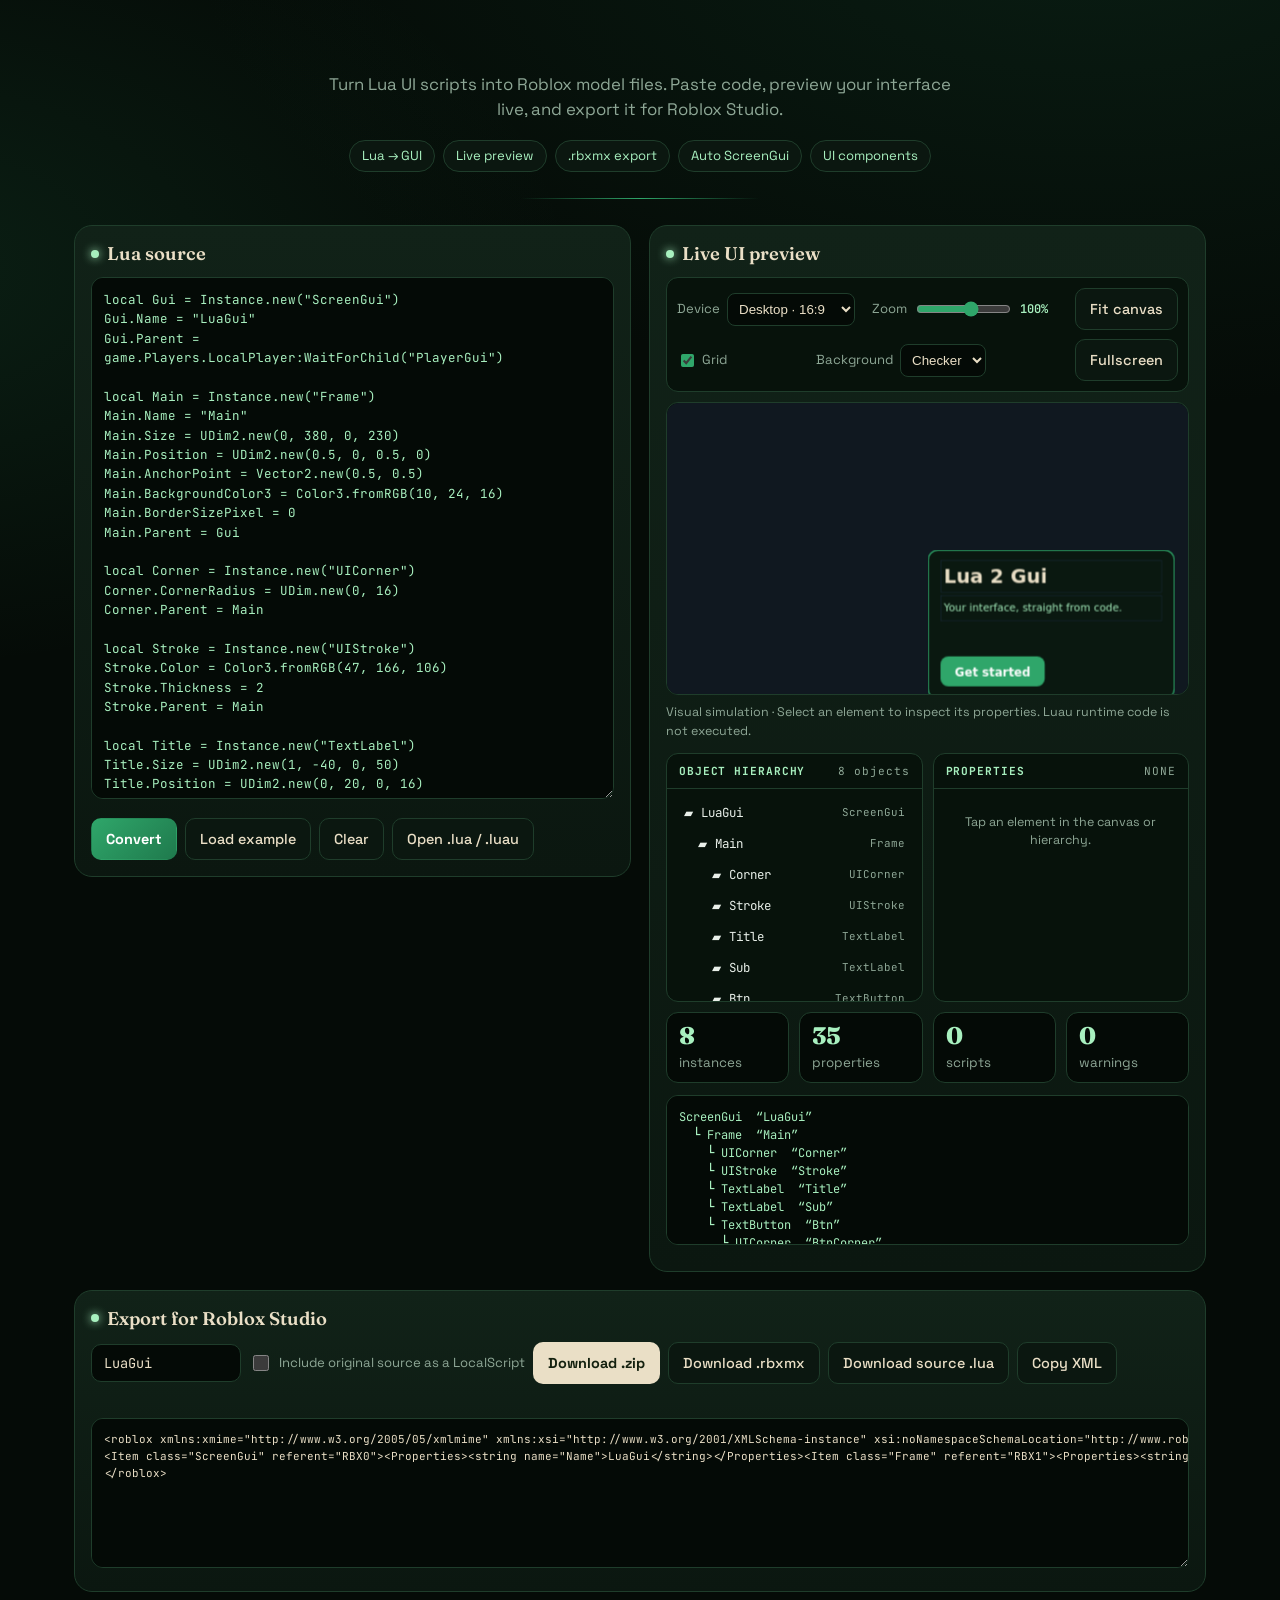
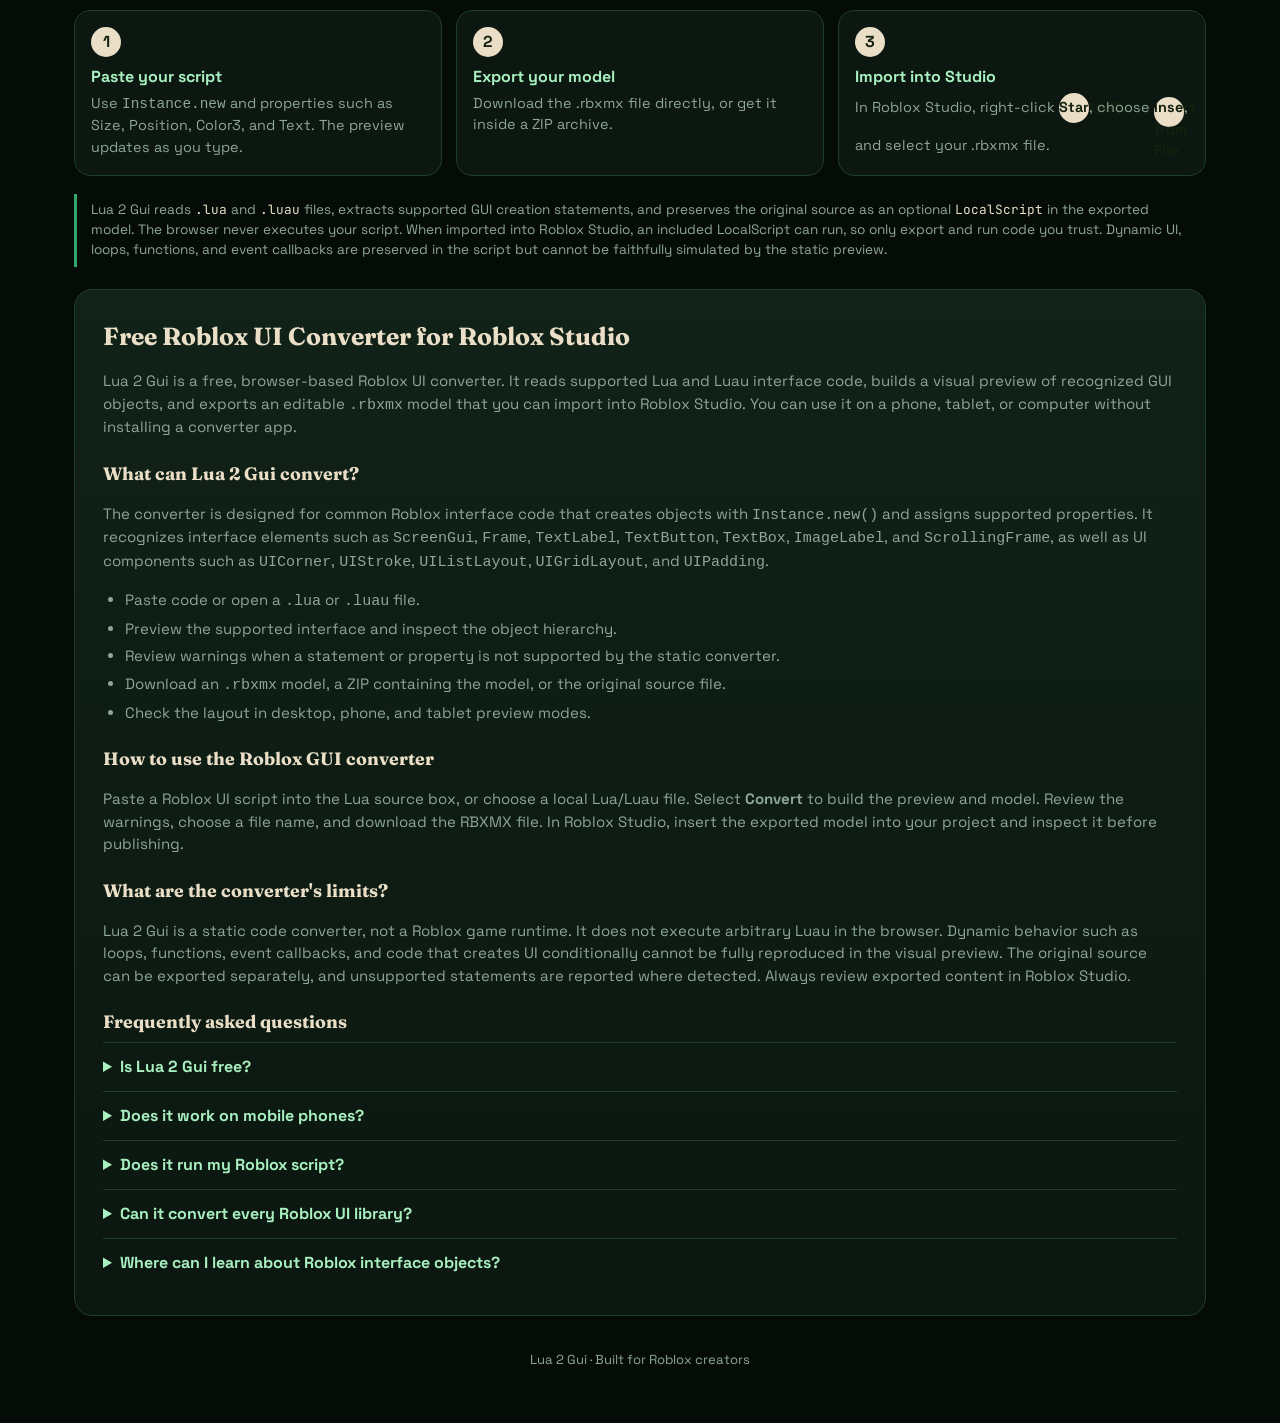
==== index.html @ 1595439c "Upgrade live UI preview with inspector and selection tools" ====
<!doctype html>
<html lang="en">
<head>
<meta charset="utf-8">
<meta name="viewport" content="width=device-width, initial-scale=1, viewport-fit=cover">
<title>Free Roblox UI Converter | Lua 2 Gui</title>
<meta name="description" content="Convert supported Roblox Luau UI scripts into editable RBXMX models. Preview ScreenGui interfaces, check conversion warnings, and export for Roblox Studio.">
<meta name="theme-color" content="#050b07">
<meta name="robots" content="index,follow,max-image-preview:large">
<link rel="canonical" href="https://lua2gui.pages.dev/">
<link rel="icon" type="image/svg+xml" href="/favicon.svg?v=2">
<meta property="og:type" content="website">
<meta property="og:site_name" content="Lua 2 Gui">
<meta property="og:title" content="Lua 2 Gui | Luau to Roblox UI Converter">
<meta property="og:description" content="Preview Roblox UI code live and export .rbxmx models.">
<meta property="og:url" content="https://lua2gui.pages.dev/">
<meta property="og:image" content="https://lua2gui.pages.dev/og-image.svg">
<meta name="twitter:card" content="summary_large_image">
<meta name="twitter:title" content="Lua 2 Gui | Luau to Roblox UI Converter">
<meta name="twitter:description" content="Convert supported Luau UI code into Roblox model files with a live preview.">
<meta name="twitter:image" content="https://lua2gui.pages.dev/og-image.svg">
<meta name="application-name" content="Lua 2 Gui">
<meta name="referrer" content="strict-origin-when-cross-origin">
<script type="application/ld+json">
{
  "@context": "https://schema.org",
  "@type": "SoftwareApplication",
  "name": "Lua 2 Gui",
  "applicationCategory": "DeveloperApplication",
  "operatingSystem": "Any device with a modern web browser",
  "url": "https://lua2gui.pages.dev/",
  "description": "A free browser-based Roblox UI converter for supported Luau scripts. Preview GUI instances and export editable RBXMX models for Roblox Studio.",
  "isAccessibleForFree": true,
  "offers": { "@type": "Offer", "price": "0", "priceCurrency": "USD" },
  "featureList": [
    "Convert supported Instance.new Roblox UI declarations",
    "Preview supported ScreenGui, Frame, TextLabel and button elements",
    "Export editable RBXMX model files",
    "Open Lua and Luau source files",
    "Show conversion warnings and object hierarchy"
  ]
}
</script>
<link rel="stylesheet" href="https://fonts.googleapis.com/css2?family=Fraunces:wght@600;800&family=JetBrains+Mono:wght@400;600&family=Space+Grotesk:wght@400;500;700&display=swap">
<style>
:root{color-scheme:dark;--bg:#050b07;--pn:#0b1710;--pn2:#112218;--ln:#1f3d2b;--g:#2fa66a;--lg:#a8f0bf;--be:#eadfc6;--mt:#8ea796;--tx:#e8efe9;box-sizing:border-box;padding-top:env(safe-area-inset-top,0px);padding-bottom:env(safe-area-inset-bottom,0px)}
@media (prefers-color-scheme:dark){:root:not([data-theme="light"]){--bg:#050b07;--tx:#e8efe9}}
:root[data-theme="dark"]{--bg:#050b07;--tx:#e8efe9}
html{scroll-padding-top:env(safe-area-inset-top,0px)}
*{box-sizing:border-box}
body{margin:0;background:radial-gradient(900px 500px at 85% -10%,#12402a55,transparent),radial-gradient(700px 400px at -10% 30%,#2fa66a22,transparent),var(--bg);color:var(--tx);font-family:'Space Grotesk',system-ui,-apple-system,Segoe UI,sans-serif;line-height:1.5}
.wrap{max-width:1180px;margin:0 auto;padding:28px 18px 60px}
header{text-align:center;padding:30px 0 26px}
.logo{display:inline-flex;align-items:center;gap:14px}
.mark{width:54px;height:54px;border-radius:16px;background:linear-gradient(145deg,var(--lg),var(--g));display:grid;place-items:center;color:#04120a;font:800 22px 'JetBrains Mono',monospace;box-shadow:0 0 40px #2fa66a55}
h1{font:800 clamp(2.2rem,6vw,3.6rem)/1 'Fraunces',Georgia,serif;margin:0;color:var(--be);letter-spacing:-.02em}
h1 span{color:var(--lg)}
.sub{color:var(--mt);max-width:640px;margin:14px auto 0;font-size:1.05rem}
.chips{display:flex;flex-wrap:wrap;gap:8px;justify-content:center;margin-top:18px}
.chip{border:1px solid var(--ln);background:var(--pn);color:var(--lg);padding:5px 12px;border-radius:99px;font-size:.82rem}
.grid{display:grid;grid-template-columns:1fr 1fr;gap:18px}
@media(max-width:860px){.grid{grid-template-columns:1fr}}
.card{background:linear-gradient(180deg,var(--pn2),var(--pn));border:1px solid var(--ln);border-radius:18px;padding:16px;min-width:0}
.card h2{margin:0 0 12px;font:600 1.15rem 'Fraunces',Georgia,serif;color:var(--be);display:flex;align-items:center;gap:8px}
.card h2 i{width:8px;height:8px;border-radius:50%;background:var(--lg);box-shadow:0 0 10px var(--lg)}
textarea,pre,.name{font-family:'JetBrains Mono',ui-monospace,Menlo,monospace}
textarea{width:100%;height:380px;resize:vertical;background:#040a06;color:var(--lg);border:1px solid var(--ln);border-radius:12px;padding:12px;font-size:12.5px;line-height:1.55;outline:none}
textarea:focus,.name:focus{border-color:var(--g);box-shadow:0 0 0 3px #2fa66a33}
.row{display:flex;flex-wrap:wrap;gap:8px;margin-top:12px;align-items:center}
.btn{font:500 .9rem 'Space Grotesk',system-ui,sans-serif;border:1px solid var(--ln);background:var(--pn);color:var(--be);padding:9px 14px;border-radius:10px;cursor:pointer;transition:.15s}
.btn:hover{border-color:var(--g);transform:translateY(-1px)}
.btn.main{background:linear-gradient(135deg,var(--g),#1f7a4d);color:#fff;border-color:transparent;font-weight:700}
.btn.beige{background:var(--be);color:#14210f;border-color:transparent;font-weight:700}
.btn[disabled]{opacity:.4;pointer-events:none}
.name{background:#040a06;border:1px solid var(--ln);color:var(--be);border-radius:10px;padding:9px 12px;width:150px;font-size:.85rem;outline:none}
.pv{position:relative;overflow:hidden;border-radius:12px;border:1px solid var(--ln);background:linear-gradient(#0000 0 0),repeating-conic-gradient(#0d1b13 0 25%,#0a150e 0 50%) 0 0/24px 24px}
.stage{position:absolute;left:0;top:0;width:800px;height:450px;transform-origin:0 0;overflow:hidden}
.g{position:absolute;display:block}
.t{position:absolute;inset:0;display:flex;pointer-events:none;overflow:hidden;white-space:pre-wrap}
.empty{position:absolute;inset:0;display:grid;place-items:center;color:var(--mt);font-size:.9rem}
pre{margin:0;background:#040a06;border:1px solid var(--ln);border-radius:12px;padding:12px;color:var(--lg);font-size:12px;max-height:150px;overflow:auto}
.warn{margin-top:10px;color:var(--be);font-size:.82rem;opacity:.85}
.warn div::before{content:"⚠ ";color:#e8c26a}
.stats{display:flex;gap:10px;margin-top:10px;flex-wrap:wrap}
.stat{flex:1;min-width:90px;background:#040a06;border:1px solid var(--ln);border-radius:12px;padding:8px 12px}
.stat b{display:block;font:800 1.5rem 'Fraunces',Georgia,serif;color:var(--lg)}
.stat small{color:var(--mt)}
.out{margin-top:18px}
.out textarea{height:150px;color:var(--be);font-size:11px}
#msg{color:var(--lg);font-size:.88rem;min-height:1.3em;margin-top:8px}
.steps{display:grid;grid-template-columns:repeat(3,1fr);gap:14px;margin-top:18px}
@media(max-width:860px){.steps{grid-template-columns:1fr}}
.step{background:var(--pn);border:1px solid var(--ln);border-radius:16px;padding:16px}
.step b{display:inline-grid;place-items:center;width:30px;height:30px;border-radius:50%;background:var(--be);color:#14210f;font-weight:800;margin-bottom:8px}
.step h3{margin:0 0 4px;color:var(--lg);font-size:1rem}
.step p{margin:0;color:var(--mt);font-size:.9rem}
.note{margin-top:18px;color:var(--mt);font-size:.85rem;border-left:3px solid var(--g);padding:6px 14px}
.note code{color:var(--be);font-family:'JetBrains Mono',monospace;font-size:.8rem}
footer{text-align:center;margin-top:34px;color:var(--mt);font-size:.82rem}

/* Motion, polish, and accessibility */
body{background-attachment:fixed}
.wrap{animation:pageIn .7s cubic-bezier(.2,.75,.25,1) both}
header{position:relative}
header:after{content:"";display:block;width:min(240px,45vw);height:1px;margin:26px auto 0;background:linear-gradient(90deg,transparent,var(--g),transparent)}
.mark{transition:transform .35s,box-shadow .35s}
.logo:hover .mark{transform:rotate(-7deg) scale(1.06);box-shadow:0 0 54px #2fa66a88}
.card,.step{transition:transform .22s,border-color .22s,box-shadow .22s}
.card:hover{border-color:#2f8054;box-shadow:0 14px 40px #0003}
.step:hover{transform:translateY(-4px);border-color:var(--g)}
.btn{transition:transform .18s,background .18s,border-color .18s,box-shadow .18s}
.btn:hover{box-shadow:0 7px 20px #0004}
.btn:active{transform:translateY(1px) scale(.98)}
textarea,pre{transition:border-color .2s,box-shadow .2s}
.stat b{transition:transform .2s}
.stat:hover b{transform:translateY(-2px)}
.chip{transition:background .2s,transform .2s}
.chip:hover{background:#163b27;transform:translateY(-2px)}
#msg{transition:opacity .2s}
@keyframes pageIn{from{opacity:0;transform:translateY(12px)}to{opacity:1;transform:translateY(0)}}
@keyframes popIn{from{opacity:0;transform:translateY(5px) scale(.99)}to{opacity:1;transform:translateY(0) scale(1)}}
.g{animation:popIn .22s ease-out both}
@media(prefers-reduced-motion:reduce){*,*:before,*:after{animation-duration:.01ms!important;animation-iteration-count:1!important;scroll-behavior:auto!important;transition-duration:.01ms!important}}

button:focus-visible,.btn:focus-visible{outline:2px solid var(--lg);outline-offset:3px}
.preview-tools{display:flex;align-items:center;justify-content:space-between;gap:10px;flex-wrap:wrap;margin:0 0 10px;color:var(--mt);font-size:.82rem}.preview-tools label{display:flex;align-items:center;gap:7px}.preview-tools select,.preview-tools input[type=range]{accent-color:var(--g)}.preview-tools select{background:#040a06;color:var(--be);border:1px solid var(--ln);border-radius:8px;padding:7px}.preview-tools input[type=range]{width:95px}.device-shell{position:relative;width:800px;height:450px;overflow:hidden;border-radius:12px;background:#101820;box-shadow:0 12px 35px #0008}.device-shell.phone{border:9px solid #1b2721;border-radius:30px}.device-shell.tablet{border:8px solid #1b2721;border-radius:22px}.preview-hint{font-size:.78rem;color:var(--mt);margin-top:8px}.runtime-toggle{display:flex;align-items:center;gap:7px;color:var(--mt);font-size:.82rem}.runtime-toggle input{accent-color:var(--g);width:16px;height:16px}.g img.preview-image{width:100%;height:100%;object-fit:contain;pointer-events:none}.g .t{padding:2px 4px}.pv{background-color:#0a1510;background-image:linear-gradient(45deg,#15271d 25%,transparent 25%),linear-gradient(-45deg,#15271d 25%,transparent 25%),linear-gradient(45deg,transparent 75%,#15271d 75%),linear-gradient(-45deg,transparent 75%,#15271d 75%);background-size:24px 24px;background-position:0 0,0 12px,12px -12px,-12px 0}

/* Responsive workspace: touch-friendly on phones, roomy on desktop */
html{min-width:320px;scroll-behavior:smooth}
body{overflow-x:hidden;-webkit-text-size-adjust:100%}
.wrap{width:100%;}
.grid{align-items:start}
.grid>.card{min-width:0}
#src{min-height:260px;tab-size:2}
#out{min-height:130px;white-space:pre;overflow:auto}
.btn,label.btn,select,input{touch-action:manipulation}
.btn,label.btn{min-height:42px;display:inline-flex;align-items:center;justify-content:center}
.preview-tools{position:relative}
#tree{white-space:pre;overflow:auto;max-width:100%;overscroll-behavior:contain}
.warn{display:grid;gap:5px}
.warn div{overflow-wrap:anywhere;padding:5px 8px;border:1px solid #5b4b25;border-radius:8px;background:#2a2110;color:#f1dca9}
.warn div::before{content:"! ";font-weight:800}
#msg[role=status]{overflow-wrap:anywhere}
@media(min-width:1100px){.wrap{padding-left:24px;padding-right:24px}.grid{grid-template-columns:minmax(0,1fr) minmax(0,1fr)}#src{height:min(58vh,620px)}}
@media(max-width:860px){.wrap{padding:18px 14px 42px}.grid{grid-template-columns:minmax(0,1fr)}header{padding:22px 0 20px}.grid>.card{width:100%}.steps{grid-template-columns:1fr}}
@media(max-width:600px){.wrap{padding:12px 10px 32px}.card{padding:12px;border-radius:14px}.logo{gap:10px}.mark{width:44px;height:44px;border-radius:13px;font-size:19px}h1{font-size:clamp(2rem,11vw,2.8rem)}.sub{font-size:.94rem;padding:0 8px}.chips{gap:6px}.chip{font-size:.74rem;padding:4px 9px}textarea{height:42vh;min-height:240px;font-size:12px}.row{gap:7px}.row>.btn,.row>label.btn{flex:1 1 calc(50% - 7px);padding:10px 8px;font-size:.82rem}.name{width:100%;min-height:42px}.preview-tools{justify-content:flex-start}.preview-tools label{flex:1 1 42%;justify-content:space-between}.preview-tools select{max-width:65%}.preview-tools input[type=range]{width:85px}.preview-tools #fitBtn{flex:0 0 auto}.stats{display:grid;grid-template-columns:repeat(2,minmax(0,1fr));gap:7px}.stat{min-width:0}.out .row{align-items:stretch}.runtime-toggle{flex:1 1 100%;padding:6px 2px}.out .row>.btn{flex:1 1 calc(50% - 7px)}.out textarea{height:190px}.step{padding:13px}.note{font-size:.8rem;padding-left:10px}}
@media(max-width:360px){.wrap{padding-left:8px;padding-right:8px}.preview-tools label{flex-basis:100%}.row>.btn,.row>label.btn{flex-basis:100%}.stats{grid-template-columns:1fr 1fr}}
@media(hover:none){.card:hover,.step:hover,.btn:hover{transform:none;box-shadow:none}}


/* Professional visual preview workspace */
.preview-tools{gap:9px;padding:10px;background:#07120b;border:1px solid var(--ln);border-radius:12px}
.preview-tools output{font:600 .75rem 'JetBrains Mono',monospace;color:var(--lg);min-width:38px}
.preview-tools .view-check{display:flex;align-items:center;gap:5px}
.preview-tools input[type=checkbox]{accent-color:var(--g)}
.pv{min-height:160px;display:flex;align-items:flex-start;justify-content:flex-start;overflow:auto;overscroll-behavior:contain;max-height:72vh;scrollbar-color:#2f8054 #07120b}
.pv.no-grid{background:#101713!important;background-image:none!important}
.pv.bg-dark{background:#101713!important;background-image:none!important}
.pv.bg-light{background:#dce5df!important;background-image:none!important}
.device-shell{flex:none;transform-origin:top left;transition:width .18s,height .18s}
.stage{background:transparent}
.g{cursor:pointer;transition:outline-color .12s,filter .12s}
.g:hover{outline:1px dashed #8af0b4;outline-offset:1px}
.g.is-selected{outline:2px solid #38e887!important;outline-offset:2px;filter:drop-shadow(0 0 5px #38e88766);z-index:99999!important}
.preview-workspace{display:grid;grid-template-columns:minmax(0,1fr) minmax(0,1fr);gap:10px;margin-top:12px}
.inspector-panel{min-width:0;max-height:260px;overflow:hidden;border:1px solid var(--ln);border-radius:12px;background:#07120b}
.panel-head{display:flex;justify-content:space-between;align-items:center;padding:10px 12px;border-bottom:1px solid var(--ln);font:700 .7rem 'JetBrains Mono',monospace;letter-spacing:.08em;color:var(--lg)}
.panel-head span{color:var(--mt);font-weight:400}
.object-tree,.inspector-content{padding:8px;overflow:auto;max-height:212px}
.tree-item{display:flex;width:100%;align-items:center;gap:8px;text-align:left;background:transparent;color:var(--tx);border:1px solid transparent;border-radius:7px;padding:6px 8px;font: .78rem 'JetBrains Mono',monospace;cursor:pointer}
.tree-item:hover,.tree-item.active{background:#153322;border-color:#2f8054;color:var(--lg)}
.tree-item .tree-class{color:var(--mt);font-size:.68rem;margin-left:auto}
.tree-indent{display:inline-block;flex:none}
.prop-row{display:grid;grid-template-columns:minmax(0,.85fr) minmax(0,1.15fr);gap:8px;padding:6px 4px;border-bottom:1px solid #183021;font-size:.75rem}
.prop-row span:first-child{color:var(--mt);overflow-wrap:anywhere}
.prop-row span:last-child{color:var(--be);font-family:'JetBrains Mono',monospace;overflow-wrap:anywhere}
.panel-empty{padding:16px 8px;color:var(--mt);font-size:.78rem;text-align:center}
@media(max-width:600px){.preview-workspace{grid-template-columns:1fr}.inspector-panel{max-height:220px}.object-tree,.inspector-content{max-height:170px}.pv{max-height:55vh}.preview-tools label{flex:1 1 40%}.preview-tools #fullBtn{flex:1 1 auto}}

/* Search-friendly guide and FAQ */
.seo-content{margin-top:22px;padding:clamp(18px,3vw,28px);background:linear-gradient(180deg,var(--pn2),var(--pn));border:1px solid var(--ln);border-radius:18px}
.seo-content h2,.seo-content h3{color:var(--be);font-family:'Fraunces',Georgia,serif}
.seo-content h2{font-size:1.55rem;margin:0 0 10px}
.seo-content h3{font-size:1.12rem;margin:22px 0 6px}
.seo-content p,.seo-content li{color:var(--mt);font-size:.94rem}
.seo-content a{color:var(--lg);text-underline-offset:3px}
.seo-content ul{padding-left:22px}
.seo-content li{margin:5px 0}
.seo-content details{border-top:1px solid var(--ln);padding:12px 0}
.seo-content summary{color:var(--lg);font-weight:700;cursor:pointer}
.seo-content details p{margin:8px 0 0}

</style>
</head>
<body>
<div class="wrap">
<header>
  <p class="sub">Turn Lua UI scripts into Roblox model files. Paste code, preview your interface live, and export it for Roblox Studio.</p>
  <div class="chips"><span class="chip">Lua → GUI</span><span class="chip">Live preview</span><span class="chip">.rbxmx export</span><span class="chip">Auto ScreenGui</span><span class="chip">UI components</span></div>
</header>

<div class="grid">
  <section class="card">
    <h2><i></i>Lua source</h2>
    <textarea id="src" spellcheck="false" placeholder="Paste your Lua UI script here..."></textarea>
    <div class="row">
      <button class="btn main" id="go">Convert</button>
      <button class="btn" id="ex">Load example</button>
      <button class="btn" id="clr">Clear</button>
      <label class="btn" for="file">Open .lua / .luau</label><input id="file" type="file" accept=".lua,.luau,.txt,text/plain" hidden>
    </div>
  </section>
  <section class="card">
    <h2><i></i>Live UI preview</h2>
    <div class="preview-tools">
      <label>Device <select id="device"><option value="desktop">Desktop · 16:9</option><option value="phone">Phone · portrait</option><option value="tablet">Tablet</option></select></label>
      <label>Zoom <input id="zoom" type="range" min="25" max="150" value="100"><output id="zoomValue">100%</output></label>
      <button class="btn" id="fitBtn" type="button">Fit canvas</button>
      <label class="view-check"><input type="checkbox" id="gridToggle" checked> Grid</label>
      <label>Background <select id="canvasBg"><option value="checker">Checker</option><option value="dark">Dark</option><option value="light">Light</option></select></label>
      <button class="btn" id="fullBtn" type="button">Fullscreen</button>
    </div>
    <div class="pv" id="pv"><div class="device-shell" id="deviceShell"><div class="stage" id="stage"></div></div></div>
    <div class="preview-hint">Visual simulation · Select an element to inspect its properties. Luau runtime code is not executed.</div>
    <div class="preview-workspace">
      <section class="inspector-panel"><div class="panel-head">OBJECT HIERARCHY <span id="objectCount">0</span></div><div id="objectTree" class="object-tree"><div class="panel-empty">No objects yet</div></div></section>
      <section class="inspector-panel"><div class="panel-head">PROPERTIES <span id="selectedClass">NONE</span></div><div id="inspector" class="inspector-content"><div class="panel-empty">Select an element in the canvas or hierarchy.</div></div></section>
    </div>
    <div class="stats"><div class="stat"><b id="s1">0</b><small>instances</small></div><div class="stat"><b id="s2">0</b><small>properties</small></div><div class="stat"><b id="s4">0</b><small>scripts</small></div><div class="stat"><b id="s3">0</b><small>warnings</small></div></div>
    <div class="row"><pre id="tree" style="width:100%">—</pre></div>
    <div class="warn" id="warn"></div>
  </section>
</div>

<section class="card out">
  <h2><i></i>Export for Roblox Studio</h2>
  <div class="row" style="margin-top:0">
    <input class="name" id="fname" value="LuaGui" aria-label="File name" maxlength="40">
    <label class="runtime-toggle"><input type="checkbox" id="includeRuntime"> Include original source as a LocalScript</label>
    <button class="btn beige" id="dzip" disabled>Download .zip</button>
    <button class="btn" id="dtxt" disabled>Download .rbxmx</button>
    <button class="btn" id="dlua" disabled>Download source .lua</button>
    <button class="btn" id="cp" disabled>Copy XML</button>
  </div>
  <div id="msg"></div>
  <textarea id="out" readonly spellcheck="false" style="margin-top:8px" placeholder="Your Roblox model XML will appear here."></textarea>
</section>

<div class="steps">
  <div class="step"><b>1</b><h3>Paste your script</h3><p>Use <code>Instance.new</code> and properties such as Size, Position, Color3, and Text. The preview updates as you type.</p></div>
  <div class="step"><b>2</b><h3>Export your model</h3><p>Download the .rbxmx file directly, or get it inside a ZIP archive.</p></div>
  <div class="step"><b>3</b><h3>Import into Studio</h3><p>In Roblox Studio, right-click <b>StarterGui</b>, choose <b>Insert from File</b>, and select your .rbxmx file.</p></div>
</div>
<div class="note">Lua 2 Gui reads <code>.lua</code> and <code>.luau</code> files, extracts supported GUI creation statements, and preserves the original source as an optional <code>LocalScript</code> in the exported model. The browser never executes your script. When imported into Roblox Studio, an included LocalScript can run, so only export and run code you trust. Dynamic UI, loops, functions, and event callbacks are preserved in the script but cannot be faithfully simulated by the static preview.</div>

<section class="seo-content" aria-labelledby="about-lua2gui">
  <h2 id="about-lua2gui">Free Roblox UI Converter for Roblox Studio</h2>
  <p>Lua 2 Gui is a free, browser-based Roblox UI converter. It reads supported Lua and Luau interface code, builds a visual preview of recognized GUI objects, and exports an editable <code>.rbxmx</code> model that you can import into Roblox Studio. You can use it on a phone, tablet, or computer without installing a converter app.</p>

  <h3>What can Lua 2 Gui convert?</h3>
  <p>The converter is designed for common Roblox interface code that creates objects with <code>Instance.new()</code> and assigns supported properties. It recognizes interface elements such as <code>ScreenGui</code>, <code>Frame</code>, <code>TextLabel</code>, <code>TextButton</code>, <code>TextBox</code>, <code>ImageLabel</code>, and <code>ScrollingFrame</code>, as well as UI components such as <code>UICorner</code>, <code>UIStroke</code>, <code>UIListLayout</code>, <code>UIGridLayout</code>, and <code>UIPadding</code>.</p>
  <ul>
    <li>Paste code or open a <code>.lua</code> or <code>.luau</code> file.</li>
    <li>Preview the supported interface and inspect the object hierarchy.</li>
    <li>Review warnings when a statement or property is not supported by the static converter.</li>
    <li>Download an <code>.rbxmx</code> model, a ZIP containing the model, or the original source file.</li>
    <li>Check the layout in desktop, phone, and tablet preview modes.</li>
  </ul>

  <h3>How to use the Roblox GUI converter</h3>
  <p>Paste a Roblox UI script into the Lua source box, or choose a local Lua/Luau file. Select <strong>Convert</strong> to build the preview and model. Review the warnings, choose a file name, and download the RBXMX file. In Roblox Studio, insert the exported model into your project and inspect it before publishing.</p>

  <h3>What are the converter's limits?</h3>
  <p>Lua 2 Gui is a static code converter, not a Roblox game runtime. It does not execute arbitrary Luau in the browser. Dynamic behavior such as loops, functions, event callbacks, and code that creates UI conditionally cannot be fully reproduced in the visual preview. The original source can be exported separately, and unsupported statements are reported where detected. Always review exported content in Roblox Studio.</p>

  <h3>Frequently asked questions</h3>
  <details>
    <summary>Is Lua 2 Gui free?</summary>
    <p>Yes. The browser converter is free to use and does not require an account.</p>
  </details>
  <details>
    <summary>Does it work on mobile phones?</summary>
    <p>Yes. The website layout adapts to mobile phones, tablets, and desktop browsers. Large or complex scripts may be easier to review on a larger screen.</p>
  </details>
  <details>
    <summary>Does it run my Roblox script?</summary>
    <p>No. The browser does not execute pasted Luau. It analyzes supported declarations to create a static preview and an RBXMX model.</p>
  </details>
  <details>
    <summary>Can it convert every Roblox UI library?</summary>
    <p>Not yet. The current converter focuses on direct Roblox instance creation and supported property assignments. Framework-specific syntax needs a dedicated parser or adapter.</p>
  </details>
  <details>
    <summary>Where can I learn about Roblox interface objects?</summary>
    <p>Read the <a href="https://create.roblox.com/docs/ui" target="_blank" rel="noopener noreferrer">official Roblox Creator Hub UI documentation</a> for ScreenGui, Frames, text objects, layouts, and interface behavior.</p>
  </details>
</section>

<footer>Lua 2 Gui · Built for Roblox creators</footer>
</div>

<script>
const $=id=>document.getElementById(id);
const SAMPLE=`local Gui = Instance.new("ScreenGui")
Gui.Name = "LuaGui"
Gui.Parent = game.Players.LocalPlayer:WaitForChild("PlayerGui")

local Main = Instance.new("Frame")
Main.Name = "Main"
Main.Size = UDim2.new(0, 380, 0, 230)
Main.Position = UDim2.new(0.5, 0, 0.5, 0)
Main.AnchorPoint = Vector2.new(0.5, 0.5)
Main.BackgroundColor3 = Color3.fromRGB(10, 24, 16)
Main.BorderSizePixel = 0
Main.Parent = Gui

local Corner = Instance.new("UICorner")
Corner.CornerRadius = UDim.new(0, 16)
Corner.Parent = Main

local Stroke = Instance.new("UIStroke")
Stroke.Color = Color3.fromRGB(47, 166, 106)
Stroke.Thickness = 2
Stroke.Parent = Main

local Title = Instance.new("TextLabel")
Title.Size = UDim2.new(1, -40, 0, 50)
Title.Position = UDim2.new(0, 20, 0, 16)
Title.BackgroundTransparency = 1
Title.Text = "Lua 2 Gui"
Title.Font = Enum.Font.GothamBold
Title.TextSize = 30
Title.TextColor3 = Color3.fromRGB(234, 223, 198)
Title.TextXAlignment = Enum.TextXAlignment.Left
Title.Parent = Main

local Sub = Instance.new("TextLabel")
Sub.Size = UDim2.new(1, -40, 0, 40)
Sub.Position = UDim2.new(0, 20, 0, 70)
Sub.BackgroundTransparency = 1
Sub.Text = "Your interface, straight from code."
Sub.Font = Enum.Font.Gotham
Sub.TextSize = 16
Sub.TextColor3 = Color3.fromRGB(168, 240, 191)
Sub.TextXAlignment = Enum.TextXAlignment.Left
Sub.Parent = Main

local Btn = Instance.new("TextButton")
Btn.Size = UDim2.new(0, 160, 0, 46)
Btn.Position = UDim2.new(0, 20, 1, -66)
Btn.BackgroundColor3 = Color3.fromRGB(47, 166, 106)
Btn.BorderSizePixel = 0
Btn.Text = "Get started"
Btn.Font = Enum.Font.GothamBold
Btn.TextSize = 18
Btn.TextColor3 = Color3.fromRGB(255, 255, 255)
Btn.Parent = Main

local BtnCorner = Instance.new("UICorner")
BtnCorner.CornerRadius = UDim.new(0, 12)
BtnCorner.Parent = Btn
`;
const T={Image:'c',ZIndex:'i',BorderSizePixel:'i',LayoutOrder:'i',TextSize:'i',MaxVisibleGraphemes:'i',DisplayOrder:'i',TabIndex:'i'};
const E={
Font:{Legacy:0,Arial:1,ArialBold:2,SourceSans:3,SourceSansBold:4,SourceSansLight:5,SourceSansItalic:6,Bodoni:7,Garamond:8,Cartoon:9,Code:10,Highway:11,SciFi:12,Arcade:13,Fantasy:14,Antique:15,SourceSansSemibold:16,Gotham:17,GothamMedium:18,GothamSemibold:18,GothamBold:19,GothamBlack:20,AmaticSC:21,Bangers:22,Creepster:23,FredokaOne:26,LuckiestGuy:32,Nunito:35,Oswald:36,PermanentMarker:38,Roboto:39,RobotoMono:41,Ubuntu:45},
TextXAlignment:{Left:0,Right:1,Center:2},TextYAlignment:{Top:0,Center:1,Bottom:2},
FillDirection:{Horizontal:0,Vertical:1},HorizontalAlignment:{Center:0,Left:1,Right:2},VerticalAlignment:{Center:0,Top:1,Bottom:2},
SortOrder:{Name:0,Custom:1,LayoutOrder:2},ScaleType:{Stretch:0,Slice:1,Tile:2,Fit:3,Crop:4},ZIndexBehavior:{Global:0,Sibling:1},
ApplyStrokeMode:{Contextual:0,Border:1},BorderMode:{Outline:0,Middle:1,Inset:2}};
const esc=s=>String(s).replace(/&/g,'&amp;').replace(/</g,'&lt;').replace(/>/g,'&gt;').replace(/"/g,'&quot;');

/* ---------- leitura do Lua ---------- */
function stmts(src){
  const out=[];let cur='',depth=0,quote=null,longEnd=null,skipLong=false;
  for(let i=0;i<src.length;i++){
    const ch=src[i],next=src[i+1]||'';
    if(longEnd){
      if(src.startsWith(longEnd,i)){if(!skipLong)cur+=longEnd;i+=longEnd.length-1;longEnd=null;skipLong=false;}
      else if(!skipLong)cur+=ch;
      continue;
    }
    if(quote){
      cur+=ch;
      if(ch==='\\'&&i+1<src.length){cur+=src[++i];continue;}
      if(ch===quote)quote=null;
      continue;
    }
    if(ch==='-'&&next==='-'){
      const lm=src.slice(i+2).match(/^\[(=*)\[/);
      if(lm){const opener='['+lm[1]+'[';longEnd=']'+lm[1]+']';skipLong=true;i+=2+opener.length-1;}
      else{while(i<src.length&&src[i]!=='\n')i++;if(depth===0){if(cur.trim())out.push(cur.trim());cur='';}}
      continue;
    }
    if(ch==='['){
      const lm=src.slice(i).match(/^\[(=*)\[/);
      if(lm){const opener='['+lm[1]+'[';cur+=opener;i+=opener.length-1;longEnd=']'+lm[1]+']';continue;}
    }
    if(ch==='"'||ch==="'"){quote=ch;cur+=ch;continue;}
    if('({['.includes(ch))depth++;
    if(')}]'.includes(ch))depth=Math.max(0,depth-1);
    if((ch==='\n'||ch===';')&&depth===0){if(cur.trim())out.push(cur.trim());cur='';continue;}
    cur+=ch;
  }
  if(cur.trim())out.push(cur.trim());
  return out;
}
function args(s){
  const a=[];let c='',d=0,q=null;
  for(const ch of s){
    if(q){c+=ch;if(ch===q)q=null;continue}
    if(ch==='"'||ch==="'"){q=ch;c+=ch;continue}
    if(ch==='(')d++;
    if(ch===')')d--;
    if(ch===','&&d===0){a.push(c.trim());c='';continue}
    c+=ch;
  }
  if(c.trim())a.push(c.trim());
  return a;
}
function num(s){
  const t=String(s).trim();
  if(!t || !/^[\d.eE+\-*/()\s]+$/.test(t)) return NaN;
  // Only allow numeric arithmetic; no eval/Function and no access to page globals.
  const tokens=t.match(/(?:\d+(?:\.\d*)?|\.\d+)(?:e[+\-]?\d+)?|[()+*/\-]/gi);
  if(!tokens || tokens.join('').replace(/\s/g,'')!==t.replace(/\s/g,'')) return NaN;
  let i=0;
  function expr(){let v=term();while(tokens[i]==='+'||tokens[i]==='-'){const op=tokens[i++],r=term();v=op==='+'?v+r:v-r;}return v;}
  function term(){let v=factor();while(tokens[i]==='*'||tokens[i]==='/'){const op=tokens[i++],r=factor();if(op==='/'&&r===0)throw Error('division by zero');v=op==='*'?v*r:v/r;}return v;}
  function factor(){if(tokens[i]==='+'){i++;return factor();}if(tokens[i]==='-'){i++;return -factor();}if(tokens[i]==='('){i++;const v=expr();if(tokens[i++]!==')')throw Error('parenthesis');return v;}const v=Number(tokens[i++]);if(!Number.isFinite(v))throw Error('number');return v;}
  try{const v=expr();return i===tokens.length&&Number.isFinite(v)?v:NaN;}catch(e){return NaN;}
}
function val(s){
  s=s.trim();let m;
  if(m=s.match(/^\[(=*)\[([\s\S]*)\]\1\]$/))return{t:'p',v:m[2]};
  if(m=s.match(/^(["'])([\s\S]*)\1$/))return{t:'s',v:m[2]};
  if(s==='true'||s==='false')return{t:'b',v:s==='true'};
  if(m=s.match(/^Color3\.fromHex\(([\s\S]*)\)$/)){
    const h=args(m[1])[0]?.replace(/["' #]/g,'');
    if(h&&/^[0-9a-fA-F]{6}$/.test(h))return{t:'Color3',v:[0,2,4].map(i=>parseInt(h.slice(i,i+2),16)/255)};
  }
  if(m=s.match(/^(UDim2|UDim|Vector2|Color3)\.(\w+)\(([\s\S]*)\)$/)){
    const a=args(m[3]).map(num);
    if(a.some(isNaN))return null;
    const k=m[1],f=m[2];
    if(k==='UDim2'){
      if(f==='new'&&a.length===4)return{t:'UDim2',v:a};
      if(f==='fromScale'&&a.length===2)return{t:'UDim2',v:[a[0],0,a[1],0]};
      if(f==='fromOffset'&&a.length===2)return{t:'UDim2',v:[0,a[0],0,a[1]]};
    }
    if(k==='UDim'&&f==='new')return{t:'UDim',v:[a[0]||0,a[1]||0]};
    if(k==='Vector2'&&f==='new')return{t:'Vector2',v:[a[0]||0,a[1]||0]};
    if(k==='Color3'){
      if(f==='fromRGB'&&a.length===3)return{t:'Color3',v:a.map(x=>x/255)};
      if(f==='new')return{t:'Color3',v:[a[0]||0,a[1]||0,a[2]||0]};
      if(f==='fromHex'&&args(m[3]).length===1){const h=args(m[3])[0].replace(/["' #]/g,'');if(/^[0-9a-fA-F]{6}$/.test(h))return{t:'Color3',v:[0,2,4].map(i=>parseInt(h.slice(i,i+2),16)/255)};}
    }
    return null;
  }
  if(m=s.match(/^Enum\.(\w+)\.(\w+)$/))return{t:'e',en:m[1],v:m[2]};
  const n=num(s);
  return isNaN(n)?null:{t:'n',v:n};
}
function build(src){
  const vars={},all=[],warn=[];
  for(const st of stmts(src)){
    let m=st.match(/^(?:local\s+)?(\w+)\s*=\s*Instance\.new\(\s*["'](\w+)["']\s*(?:,\s*([\s\S]+?))?\s*\)$/);
    if(m){if(vars[m[1]])warn.push('Duplicate variable name: '+m[1]+' (the later Instance.new replaces the earlier reference)');const n={cls:m[2],vn:m[1],props:{},kids:[],pref:m[3]?m[3].trim():null};vars[m[1]]=n;all.push(n);continue}
    m=st.match(/^(\w+)\.(\w+)\s*=\s*([\s\S]+)$/);
    if(m&&vars[m[1]]){
      const n=vars[m[1]];
      if(m[2]==='Parent')n.pref=m[3].trim();
      else{const v=val(m[3]);if(v){if(v.t==='e'&&!(E[v.en]&&E[v.en][v.v]!=null))warn.push('Enum not mapped for export: '+m[3]);if(m[2]==='Source'&&v.t==='s')v.t='p';n.props[m[2]]=v;}else warn.push('Unsupported value at '+m[1]+'.'+m[2])}
      continue;
    }
    if(/:Connect\s*\(|\bfunction\b|\btask\.(wait|spawn|delay)\b/.test(st)){
      warn.push('Runtime logic is not previewed: '+st.replace(/\s+/g,' ').slice(0,52));
      continue;
    }
    // Valid Luau declarations and assignments that do not directly create UI.
    // Recognize them instead of incorrectly reporting them as unsupported.
    if(/^(?:local\s+)?[A-Za-z_]\w*(?:\s*,\s*[A-Za-z_]\w*)*\s*=\s*[\s\S]+$/.test(st)) continue;
    if(/^(?:local\s+)?[A-Za-z_]\w*(?:\.[A-Za-z_]\w*|\[[^\]]+\])*\s*[+\-*/]?=/.test(st)) continue;
    if(!/^(end|do|return)\b/.test(st))
      warn.push('Unsupported statement: '+st.replace(/\s+/g,' ').slice(0,60));
  }
  let roots=[];
  const previewClasses=new Set(['ScreenGui','Frame','TextLabel','TextButton','TextBox','ImageLabel','ImageButton','ScrollingFrame','CanvasGroup','ViewportFrame','VideoFrame','UICorner','UIStroke','UIListLayout','UIGridLayout','UIPadding','UIAspectRatioConstraint','UISizeConstraint','UITextSizeConstraint','UIPageLayout','UITableLayout','UIFlexItem','LocalScript','Script','ModuleScript','Folder']);
  for(const n of all){
    if(!previewClasses.has(n.cls))warn.push('Roblox class '+n.cls+' is kept in the model but is not drawn in the preview');
    if(n.pref&&!vars[n.pref]&&!/^(?:game\.|workspace\b|script\b)/.test(n.pref))warn.push('Parent reference not found for '+n.vn+': '+n.pref);
    const p=n.pref&&vars[n.pref];if(p&&p!==n)p.kids.push(n);else roots.push(n);
  }
  if(!roots.length&&src.trim()){
    const script={cls:'LocalScript',vn:'MainLocalScript',props:{Name:{t:'s',v:'MainLocalScript'},Source:{t:'p',v:src}},kids:[]};
    roots=[{cls:'ScreenGui',vn:'LuaGui',props:{Name:{t:'s',v:'LuaGui'}},kids:[script]}];
    warn.push('No static UI objects detected: the pasted code was preserved as a LocalScript');
  }
  const loose=roots.filter(n=>n.cls!=='ScreenGui');
  if(loose.length){
    roots=roots.filter(n=>n.cls==='ScreenGui');
    roots.push({cls:'ScreenGui',vn:'LuaGui',props:{Name:{t:'s',v:'LuaGui'}},kids:loose});
    warn.push('Objects without a ScreenGui: an automatic ScreenGui was created');
  }
  return{roots,warn};
}

/* ---------- XML do Roblox ---------- */
let rid=0;
function prop(k,v){
  const a='name="'+k+'"';
  switch(v.t){
    case's':return T[k]==='c'?'<Content '+a+'><url>'+esc(v.v)+'</url></Content>':'<string '+a+'>'+esc(v.v)+'</string>';
    case'p':return'<ProtectedString '+a+'><![CDATA['+v.v.replace(/\]\]>/g,']]]]><![CDATA[>')+']]></ProtectedString>';
    case'b':return'<bool '+a+'>'+v.v+'</bool>';
    case'n':return T[k]==='i'?'<int '+a+'>'+Math.round(v.v)+'</int>':'<float '+a+'>'+v.v+'</float>';
    case'UDim2':return'<UDim2 '+a+'><XS>'+v.v[0]+'</XS><XO>'+Math.round(v.v[1])+'</XO><YS>'+v.v[2]+'</YS><YO>'+Math.round(v.v[3])+'</YO></UDim2>';
    case'UDim':return'<UDim '+a+'><S>'+v.v[0]+'</S><O>'+Math.round(v.v[1])+'</O></UDim>';
    case'Vector2':return'<Vector2 '+a+'><X>'+v.v[0]+'</X><Y>'+v.v[1]+'</Y></Vector2>';
    case'Color3':return'<Color3 '+a+'><R>'+v.v[0]+'</R><G>'+v.v[1]+'</G><B>'+v.v[2]+'</B></Color3>';
    case'e':{const n=E[v.en]&&E[v.en][v.v];return n==null?'':'<token '+a+'>'+n+'</token>'}
  }
  return'';
}
function ser(n){
  let x=n.props.Name?'':'<string name="Name">'+esc(n.vn||n.cls)+'</string>';
  for(const k in n.props)x+=prop(k,n.props[k]);
  return'<Item class="'+esc(n.cls)+'" referent="RBX'+(rid++)+'"><Properties>'+x+'</Properties>'+n.kids.map(ser).join('')+'</Item>';
}
function toXML(roots){
  rid=0;
  return'<roblox xmlns:xmime="http://www.w3.org/2005/05/xmlmime" xmlns:xsi="http://www.w3.org/2001/XMLSchema-instance" xsi:noNamespaceSchemaLocation="http://www.roblox.com/roblox.xsd" version="4">\n'+roots.map(ser).join('\n')+'\n</roblox>';
}

/* ---------- preview ---------- */
const VIS=/^(Frame|TextLabel|TextButton|TextBox|ImageLabel|ImageButton|ScrollingFrame|CanvasGroup|ViewportFrame|VideoFrame)$/;
const px=(s,o)=>'calc('+s*100+'% + '+o+'px)';
const col=(c,d,al)=>'rgba('+(c?c.v:d).map(x=>Math.round(x*255)).join(',')+','+al+')';
let previewNodeId=0, previewNodes=[];
function render(n,host){
  const p=n.props,g=k=>p[k]&&p[k].v;
  let el=host;
  if(n.cls!=='ScreenGui'){
    if(!VIS.test(n.cls))return;
    el=document.createElement('div');el.className='g';el.dataset.nodeId=String(previewNodeId++);n._previewId=Number(el.dataset.nodeId);previewNodes.push(n);
    const z=g('Size')||[0,0,0,0],q=g('Position')||[0,0,0,0],a=g('AnchorPoint')||[0,0],s=el.style;
    const inLayout=host!==$('stage')&&(host.style.display==='flex'||host.style.display==='grid');
    s.position=inLayout?'relative':'absolute';s.width=px(z[0],z[1]);s.height=px(z[2],z[3]);s.left=inLayout?'auto':px(q[0],q[1]);s.top=inLayout?'auto':px(q[2],q[3]);
    if(inLayout)s.transform='none';else s.transform='translate('+(-a[0]*100)+'%,'+(-a[1]*100)+'%) rotate('+(g('Rotation')||0)+'deg)';
    s.background=col(p.BackgroundColor3,[.64,.63,.65],1-(g('BackgroundTransparency')??0));
    const bs=p.BorderSizePixel?g('BorderSizePixel'):1;
    s.border=bs+'px solid '+col(p.BorderColor3,[.1,.16,.21],1);
    s.boxSizing='border-box';
    if(p.Visible&&g('Visible')===false)s.display='none';
    if(p.ZIndex)s.zIndex=g('ZIndex');
    if(p.ClipsDescendants&&g('ClipsDescendants'))s.overflow='hidden';
    for(const k of n.kids){
      const kp=k.props,gv=name=>kp[name]&&kp[name].v;
      if(k.cls==='UICorner'){const r=gv('CornerRadius')||[0,8];s.borderRadius=r[0]?r[0]*100+'%':r[1]+'px'}
      if(k.cls==='UIStroke'){s.boxShadow='inset 0 0 0 '+(gv('Thickness')||1)+'px '+col(kp.Color,[0,0,0],1-(gv('Transparency')||0))}
      if(k.cls==='UIListLayout'){s.display='flex';s.flexDirection=gv('FillDirection')==='Horizontal'?'row':'column';s.justifyContent=({Center:'center',Right:'flex-end',Bottom:'flex-end',Left:'flex-start',Top:'flex-start'})[gv('HorizontalAlignment')]||'flex-start';s.alignItems=({Center:'center',Right:'flex-end',Bottom:'flex-end',Left:'flex-start',Top:'flex-start'})[gv('VerticalAlignment')]||'flex-start';const pd=gv('Padding');if(pd)s.gap=(pd[0]*100)+'%';}
      if(k.cls==='UIGridLayout'){s.display='grid';const cs=gv('CellSize')||[0,120,0,80],gap=gv('CellPadding')||[0,8,0,8];s.gridTemplateColumns='repeat(auto-fill,minmax('+Math.max(70,cs[1])+'px,1fr))';s.gap=(gap[1]||0)+'px '+(gap[3]||0)+'px';}
      if(k.cls==='UIPadding'){const unit=name=>{const v=gv(name)||[0,0];return (v[0]*100)+'% + '+v[1]+'px'};s.padding='calc('+unit('PaddingTop')+') calc('+unit('PaddingRight')+') calc('+unit('PaddingBottom')+') calc('+unit('PaddingLeft')+')';}
      if(k.cls==='UIAspectRatioConstraint'&&gv('AspectRatio'))s.aspectRatio=gv('AspectRatio');
    }
    if(n.cls==='ImageLabel'||n.cls==='ImageButton'){
      const image=String(g('Image')||'');if(image){const im=document.createElement('img');im.className='preview-image';im.alt='';im.src=/^rbxassetid:\/\/\d+$/.test(image)?'https://www.roblox.com/asset/?id='+image.split('//')[1]:/^https:\/\//.test(image)?image:'';if(im.src)el.appendChild(im);}
      if(g('ScaleType')==='Fit')el.style.objectFit='contain';
    }
    if(/^Text/.test(n.cls)){
      const t=document.createElement('span');t.className='t';
      const xa=(p.TextXAlignment&&p.TextXAlignment.v)||'Center',ya=(p.TextYAlignment&&p.TextYAlignment.v)||'Center';
      const fx={Left:'flex-start',Center:'center',Right:'flex-end'},fy={Top:'flex-start',Center:'center',Bottom:'flex-end'};
      t.style.justifyContent=fx[xa];t.style.alignItems=fy[ya];t.style.textAlign=xa.toLowerCase();
      t.style.color=col(p.TextColor3,[.1,.16,.21],1-(g('TextTransparency')??0));
      t.style.fontSize=(g('TextSize')||14)+'px';
      if(g('TextWrapped'))t.style.whiteSpace='pre-wrap';
      if(g('TextScaled'))t.style.fontSize='clamp(8px, 2vw, '+(g('TextSize')||18)+'px)';
      if(g('TextStrokeTransparency')!==undefined&&g('TextStrokeTransparency')<1)t.style.textShadow='-1px -1px 0 '+col(p.TextStrokeColor3,[0,0,0],1-g('TextStrokeTransparency'))+',1px 1px 0 '+col(p.TextStrokeColor3,[0,0,0],1-g('TextStrokeTransparency'));
      const f=(p.Font&&p.Font.v)||'SourceSans';
      t.style.fontWeight=/Bold|Black/.test(f)?800:400;
      t.style.fontFamily='system-ui,sans-serif';
      t.textContent=p.Text?g('Text'):(n.cls==='TextLabel'?'Label':n.cls==='TextButton'?'Button':'');
      el.appendChild(t);
    }
    host.appendChild(el);
  }
  n.kids.forEach(c=>render(c,el));
}

/* ---------- interface ---------- */
let XML='';
const cnt=n=>1+n.kids.reduce((a,k)=>a+cnt(k),0);
const np=n=>Object.keys(n.props).length+n.kids.reduce((a,k)=>a+np(k),0);
const tree=(n,d)=>'  '.repeat(d)+(d?'└ ':'')+n.cls+'  “'+((n.props.Name&&n.props.Name.v)||n.vn||n.cls)+'”'+((n.cls==='LocalScript'||n.cls==='Script'||n.cls==='ModuleScript')?'  [source '+(n.props.Source?'included':'empty')+']':'')+'\n'+n.kids.map(k=>tree(k,d+1)).join('');
const scriptCount=n=>((n.cls==='LocalScript'||n.cls==='Script'||n.cls==='ModuleScript')?1:0)+n.kids.reduce((a,k)=>a+scriptCount(k),0);
function msg(t){$('msg').textContent=t}
let view={w:800,h:450,zoom:1};
function setDevice(){const mode=$('device').value;view=mode==='phone'?{w:390,h:844,zoom:1}:mode==='tablet'?{w:768,h:1024,zoom:1}:{w:800,h:450,zoom:1};const sh=$('deviceShell'),st=$('stage');sh.className='device-shell '+(mode==='desktop'?'':mode);sh.style.width=view.w+'px';sh.style.height=view.h+'px';st.style.width=view.w+'px';st.style.height=view.h+'px';fit()}
function fit(){const scale=Math.min($('pv').clientWidth/view.w,680/view.h)*view.zoom;$('stage').style.transform='scale('+scale+')';$('deviceShell').style.width=view.w*scale+'px';$('deviceShell').style.height=view.h*scale+'px';$('pv').style.height=Math.max(180,view.h*scale)+'px';$('zoomValue').textContent=$('zoom').value+'%'}
function run(){
  const{roots,warn}=build($('src').value);
  const source=$('src').value;
  if($('includeRuntime').checked&&source.trim()&&roots.length){
    const hasSource=roots.some(function scan(n){return ((n.cls==='LocalScript'||n.cls==='Script'||n.cls==='ModuleScript')&&n.props.Source)||n.kids.some(scan)});
    if(!hasSource){const target=roots.find(r=>r.cls==='ScreenGui')||roots[0];target.kids.push({cls:'LocalScript',vn:'Lua2GuiSource',props:{Name:{t:'s',v:'Lua2GuiSource'},Source:{t:'p',v:source}},kids:[]});warn.push('Original source added as a LocalScript. It may execute when placed in a runnable Roblox location.');}
  }
  const st=$('stage');st.innerHTML='';previewNodeId=0;previewNodes=[];
  if(!roots.length){
    XML='';$('out').value='';$('tree').textContent='No UI objects detected yet.';
    st.innerHTML='<div class="empty" style="width:800px;height:450px">Paste a script to preview your UI</div>';
  }else{
    XML=toXML(roots);$('out').value=XML;
    roots.forEach(r=>render(r,st));
    $('tree').textContent=roots.map(r=>tree(r,0)).join('');
  }
  buildObjectTree(roots);
  $('s1').textContent=roots.reduce((a,r)=>a+cnt(r),0);
  $('s2').textContent=roots.reduce((a,r)=>a+np(r),0);
  $('s3').textContent=warn.length;
  $('s4').textContent=roots.reduce((a,r)=>a+scriptCount(r),0);
  $('warn').innerHTML=warn.slice(0,6).map(w=>'<div>'+esc(w)+'</div>').join('')+(warn.length>6?'<div>…e mais '+(warn.length-6)+'</div>':'');
  ['dzip','dtxt','cp'].forEach(i=>$(i).disabled=!XML);
  $('dlua').disabled=!$('src').value.trim();
  fit();
}

/* zip simples (sem compressão) para entregar o .rbxmx com a extensão certa */
function crc(b){
  if(!crc.t)crc.t=Array.from({length:256},(_,n)=>{let c=n;for(let k=0;k<8;k++)c=c&1?0xEDB88320^(c>>>1):c>>>1;return c>>>0});
  let r=-1;for(const x of b)r=crc.t[(r^x)&255]^(r>>>8);
  return(r^-1)>>>0;
}
function zip(name,text){
  const u16=n=>[n&255,n>>8&255],u32=n=>[n&255,n>>8&255,n>>16&255,n>>>24];
  const nb=new TextEncoder().encode(name),d=new TextEncoder().encode(text),c=crc(d),L=d.length;
  const lh=[80,75,3,4,...u16(20),...u16(0),...u16(0),...u16(0),...u16(33),...u32(c),...u32(L),...u32(L),...u16(nb.length),...u16(0),...nb];
  const cd=[80,75,1,2,...u16(20),...u16(20),...u16(0),...u16(0),...u16(0),...u16(33),...u32(c),...u32(L),...u32(L),...u16(nb.length),...u16(0),...u16(0),...u16(0),...u16(0),...u32(0),...u32(0),...nb];
  const end=[80,75,5,6,...u16(0),...u16(0),...u16(1),...u16(1),...u32(cd.length),...u32(lh.length+L),...u16(0)];
  return new Blob([new Uint8Array(lh),d,new Uint8Array(cd),new Uint8Array(end)]);
}
function saveBlob(filename, blob){
  const url=URL.createObjectURL(blob);
  const a=document.createElement('a');
  a.href=url;a.download=filename;a.style.display='none';
  document.body.appendChild(a);a.click();a.remove();
  setTimeout(()=>URL.revokeObjectURL(url),1500);
}
async function dl(kind){
  const nm=($('fname').value.trim().replace(/[^\w\-]+/g,'_')||'LuaGui');
  try{
    if(kind==='zip') saveBlob(nm+'.zip',zip(nm+'.rbxmx',XML));
    else if(kind==='lua') saveBlob(nm+'.lua',new Blob([$('src').value],{type:'text/plain;charset=utf-8'}));
    else saveBlob(nm+'.rbxmx',new Blob([XML],{type:'application/xml;charset=utf-8'}));
    msg(kind==='zip'?'ZIP downloaded. Extract it and import '+nm+'.rbxmx into Studio.':kind==='lua'?'Original Luau source downloaded as '+nm+'.lua.':'RBXMX file downloaded. Import it into Roblox Studio.');
  }catch(e){msg('Download failed. Try “Copy XML” instead.');}
}
function displayValue(v){
  if(v===null||v===undefined)return '—';
  if(Array.isArray(v))return v.map(x=>typeof x==='number'?Number(x.toFixed(3)):x).join(', ');
  if(typeof v==='object')return v.v!==undefined?displayValue(v.v):JSON.stringify(v);
  return String(v);
}
function buildObjectTree(roots){
  const treeHost=$('objectTree');treeHost.innerHTML='';
  const nodes=[];
  function walk(n,depth){nodes.push({n,depth});n.kids.forEach(k=>walk(k,depth+1))}
  roots.forEach(n=>walk(n,0));
  $('objectCount').textContent=nodes.length+' objects';
  if(!nodes.length){treeHost.innerHTML='<div class="panel-empty">No objects detected</div>';$('inspector').innerHTML='<div class="panel-empty">Paste a supported UI script to inspect properties.</div>';$('selectedClass').textContent='NONE';return}
  nodes.forEach(({n,depth})=>{
    const b=document.createElement('button');b.type='button';b.className='tree-item';b.dataset.nodeId=n._previewId===undefined?'':String(n._previewId);
    b.style.paddingLeft=(8+depth*14)+'px';
    const name=(n.props.Name&&n.props.Name.v)||n.vn||n.cls;
    b.innerHTML='<span>▰</span><span>'+esc(name)+'</span><span class="tree-class">'+esc(n.cls)+'</span>';
    b.addEventListener('click',()=>selectPreviewNode(n));
    treeHost.appendChild(b);
  });
  $('inspector').innerHTML='<div class="panel-empty">Tap an element in the canvas or hierarchy.</div>';
  $('selectedClass').textContent='NONE';
}
function selectPreviewNode(n){
  document.querySelectorAll('.g.is-selected').forEach(el=>el.classList.remove('is-selected'));
  document.querySelectorAll('.tree-item.active').forEach(el=>el.classList.remove('active'));
  const el=n._previewId!==undefined?document.querySelector('.g[data-node-id="'+n._previewId+'"]'):null;
  if(el)el.classList.add('is-selected');
  document.querySelectorAll('.tree-item').forEach(b=>{if(b.dataset.nodeId===String(n._previewId))b.classList.add('active')});
  $('selectedClass').textContent=n.cls;
  const props={Name:(n.props.Name&&n.props.Name.v)||n.vn||n.cls,...Object.fromEntries(Object.entries(n.props).filter(([k])=>k!=='Name').map(([k,v])=>[k,v.v]))};
  const rows=Object.entries(props).map(([k,v])=>'<div class="prop-row"><span>'+esc(k)+'</span><span>'+esc(displayValue(v))+'</span></div>').join('');
  $('inspector').innerHTML=rows||'<div class="panel-empty">No properties assigned.</div>';
}
$('stage').addEventListener('click',e=>{
  const el=e.target.closest('.g');if(!el)return;
  const n=previewNodes.find(x=>String(x._previewId)===el.dataset.nodeId);if(n)selectPreviewNode(n);
});
$('gridToggle').onchange=()=>{$('pv').classList.toggle('no-grid',!$('gridToggle').checked)};
$('canvasBg').onchange=()=>{$('pv').classList.remove('bg-dark','bg-light');if($('canvasBg').value==='dark')$('pv').classList.add('bg-dark');if($('canvasBg').value==='light')$('pv').classList.add('bg-light')};
$('fullBtn').onclick=()=>{const p=$('pv');if(!document.fullscreenElement&&p.requestFullscreen)p.requestFullscreen();else if(document.exitFullscreen)document.exitFullscreen()};
$('go').onclick=run;
$('ex').onclick=()=>{$('src').value=SAMPLE;run()};
$('clr').onclick=()=>{$('src').value='';run()};
$('dzip').onclick=()=>dl('zip');
$('dtxt').onclick=()=>dl('rbxmx');
$('dlua').onclick=()=>dl('lua');
$('cp').onclick=()=>{
  const ok=()=>msg('XML copied! Paste it into a file ending in .rbxmx.');
  const fb=()=>{$('out').select();let r=false;try{r=document.execCommand('copy')}catch(e){}msg(r?'XML copied! Save it as a .rbxmx file.':'Select the text box and copy the XML manually.')};
  if(navigator.clipboard&&navigator.clipboard.writeText)navigator.clipboard.writeText(XML).then(ok,fb);else fb();
};
$('file').onchange=async e=>{const f=e.target.files[0];if(f){$('src').value=await f.text();run()}};
let tm;$('src').oninput=()=>{clearTimeout(tm);tm=setTimeout(run,350)};
$('device').onchange=()=>{setDevice();run()};
$('zoom').oninput=()=>{view.zoom=Number($('zoom').value)/100;$('zoomValue').textContent=$('zoom').value+'%';fit()};
$('fitBtn').onclick=()=>{$('zoom').value=100;view.zoom=1;fit()};
$('includeRuntime').onchange=run;
addEventListener('resize',fit);
$('src').value=SAMPLE;setDevice();run();
</script>
</body>
</html>
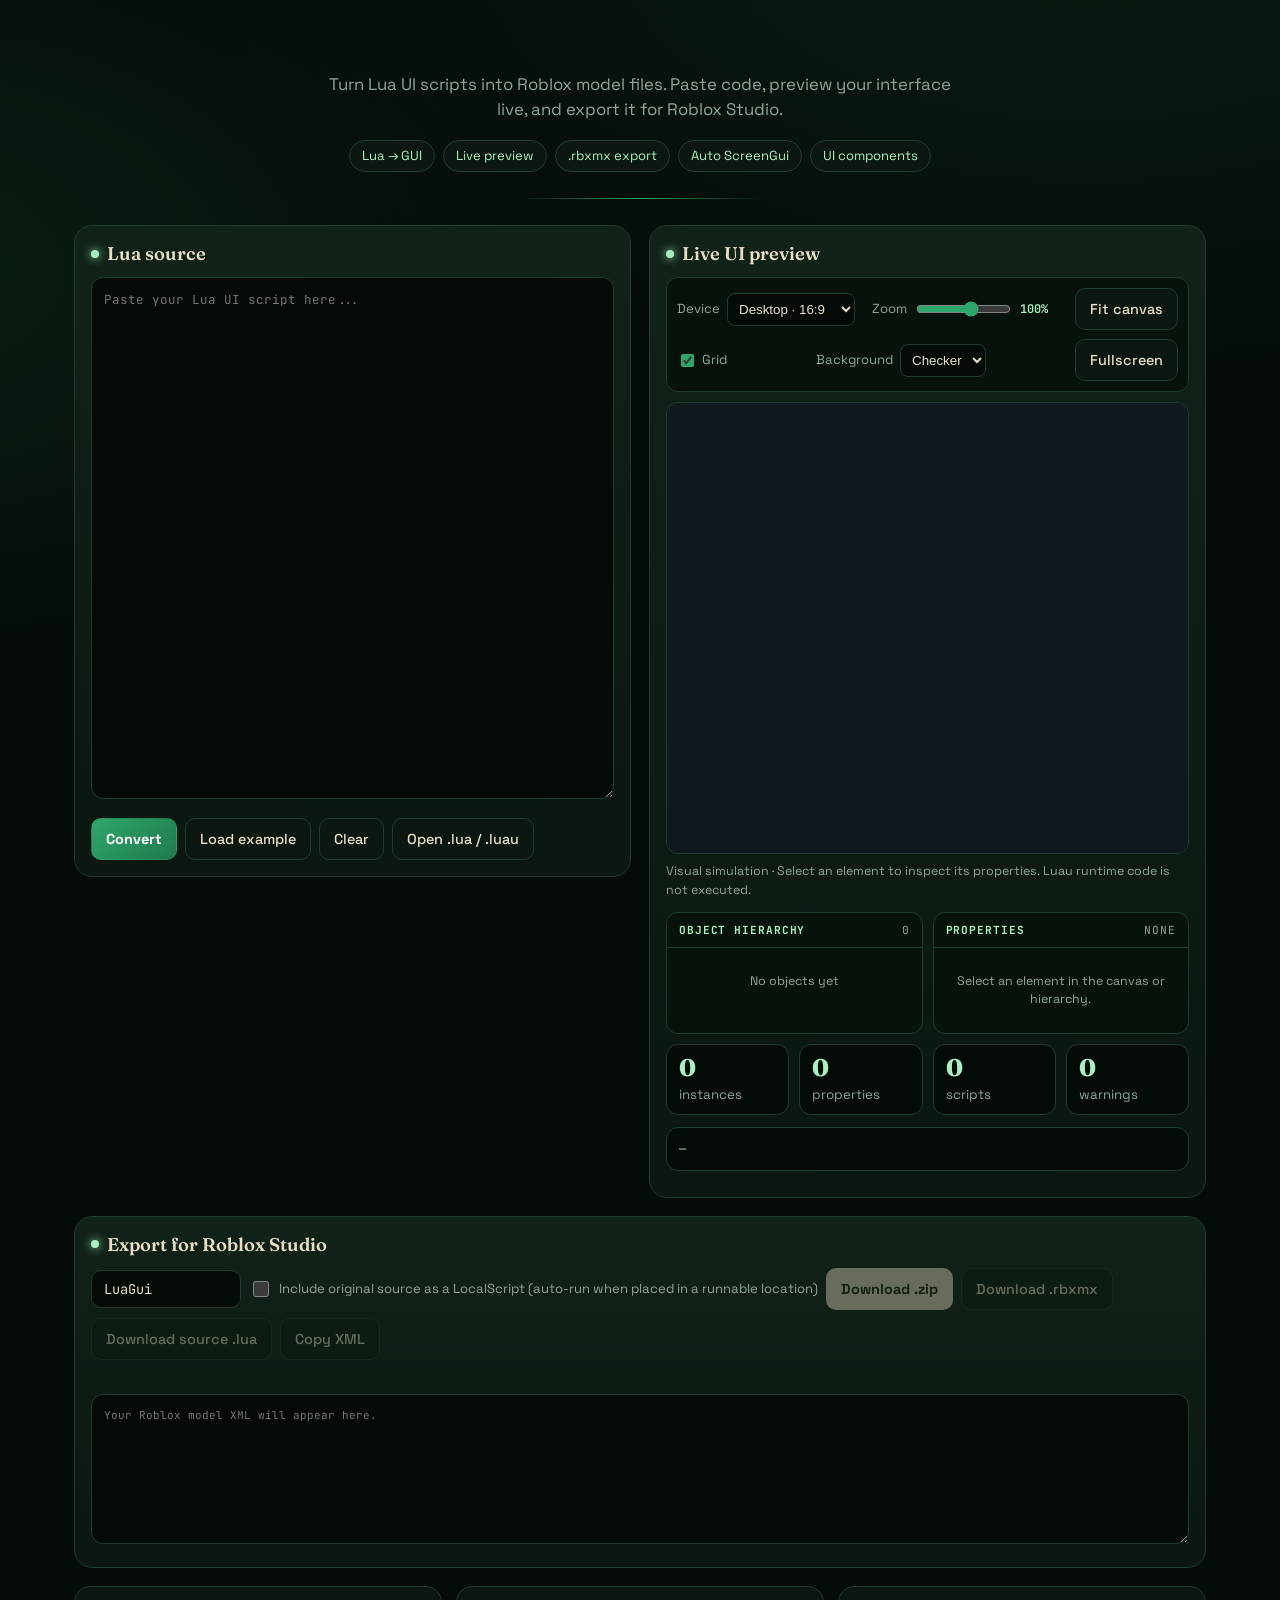
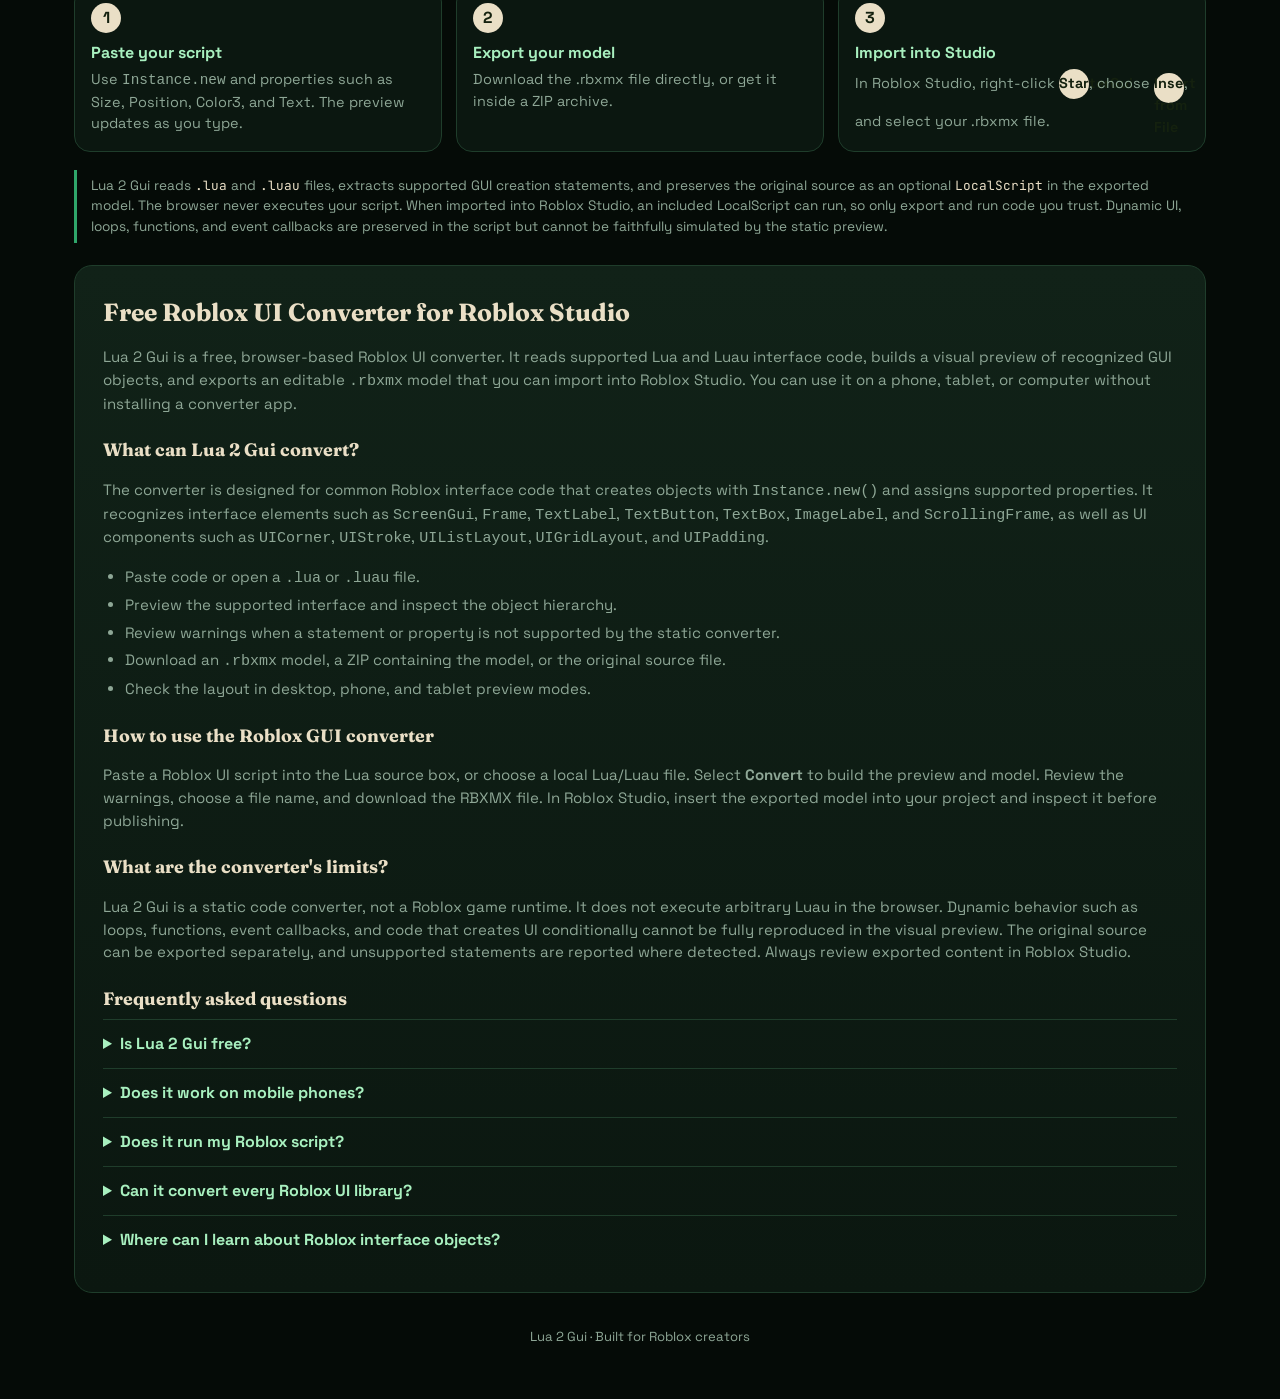
==== commit 089a295f: "Preserve Luau runtime logic in exported models" ====
--- a/index.html
+++ b/index.html
@@ -236,7 +236,7 @@
   <h2><i></i>Export for Roblox Studio</h2>
   <div class="row" style="margin-top:0">
     <input class="name" id="fname" value="LuaGui" aria-label="File name" maxlength="40">
-    <label class="runtime-toggle"><input type="checkbox" id="includeRuntime"> Include original source as a LocalScript</label>
+    <label class="runtime-toggle"><input type="checkbox" id="includeRuntime"> Include original source as a LocalScript (auto-run when placed in a runnable location)</label>
     <button class="btn beige" id="dzip" disabled>Download .zip</button>
     <button class="btn" id="dtxt" disabled>Download .rbxmx</button>
     <button class="btn" id="dlua" disabled>Download source .lua</button>
@@ -500,6 +500,20 @@
     roots=roots.filter(n=>n.cls==='ScreenGui');
     roots.push({cls:'ScreenGui',vn:'LuaGui',props:{Name:{t:'s',v:'LuaGui'}},kids:loose});
     warn.push('Objects without a ScreenGui: an automatic ScreenGui was created');
+  }
+  // Preserve runtime callbacks and other non-visual logic that the static
+  // UI parser cannot rebuild as individual Roblox instances. Keep it in a
+  // ModuleScript so importing the model never executes the original source.
+  const hasRuntimeLogic=/(?:\\.Connect\\s*\\(|\\bfunction\\b|\\btask\\.(?:wait|spawn|delay)\\b|\\b(?:MouseButton1Click|MouseButton2Click|Activated|InputBegan|InputEnded|Touched)\\s*[:=])/.test(src);
+  if(hasRuntimeLogic&&src.trim()){
+    const hasExactSource=(function scan(n){return (['LocalScript','Script','ModuleScript'].includes(n.cls)&&n.props.Source&&n.props.Source.v===src)||n.kids.some(scan)})(roots[0]||{kids:[]});
+    if(!hasExactSource){
+      const target=roots.find(r=>r.cls==='ScreenGui')||roots[0];
+      if(target){
+        target.kids.push({cls:'ModuleScript',vn:'Lua2GuiPreservedLogic',props:{Name:{t:'s',v:'Lua2GuiPreservedLogic'},Source:{t:'p',v:src}},kids:[]});
+        warn.push('Runtime logic preserved in a ModuleScript named Lua2GuiPreservedLogic. It is not auto-run; connect or move its code to the appropriate scripts in Roblox Studio.');
+      }
+    }
   }
   return{roots,warn};
 }
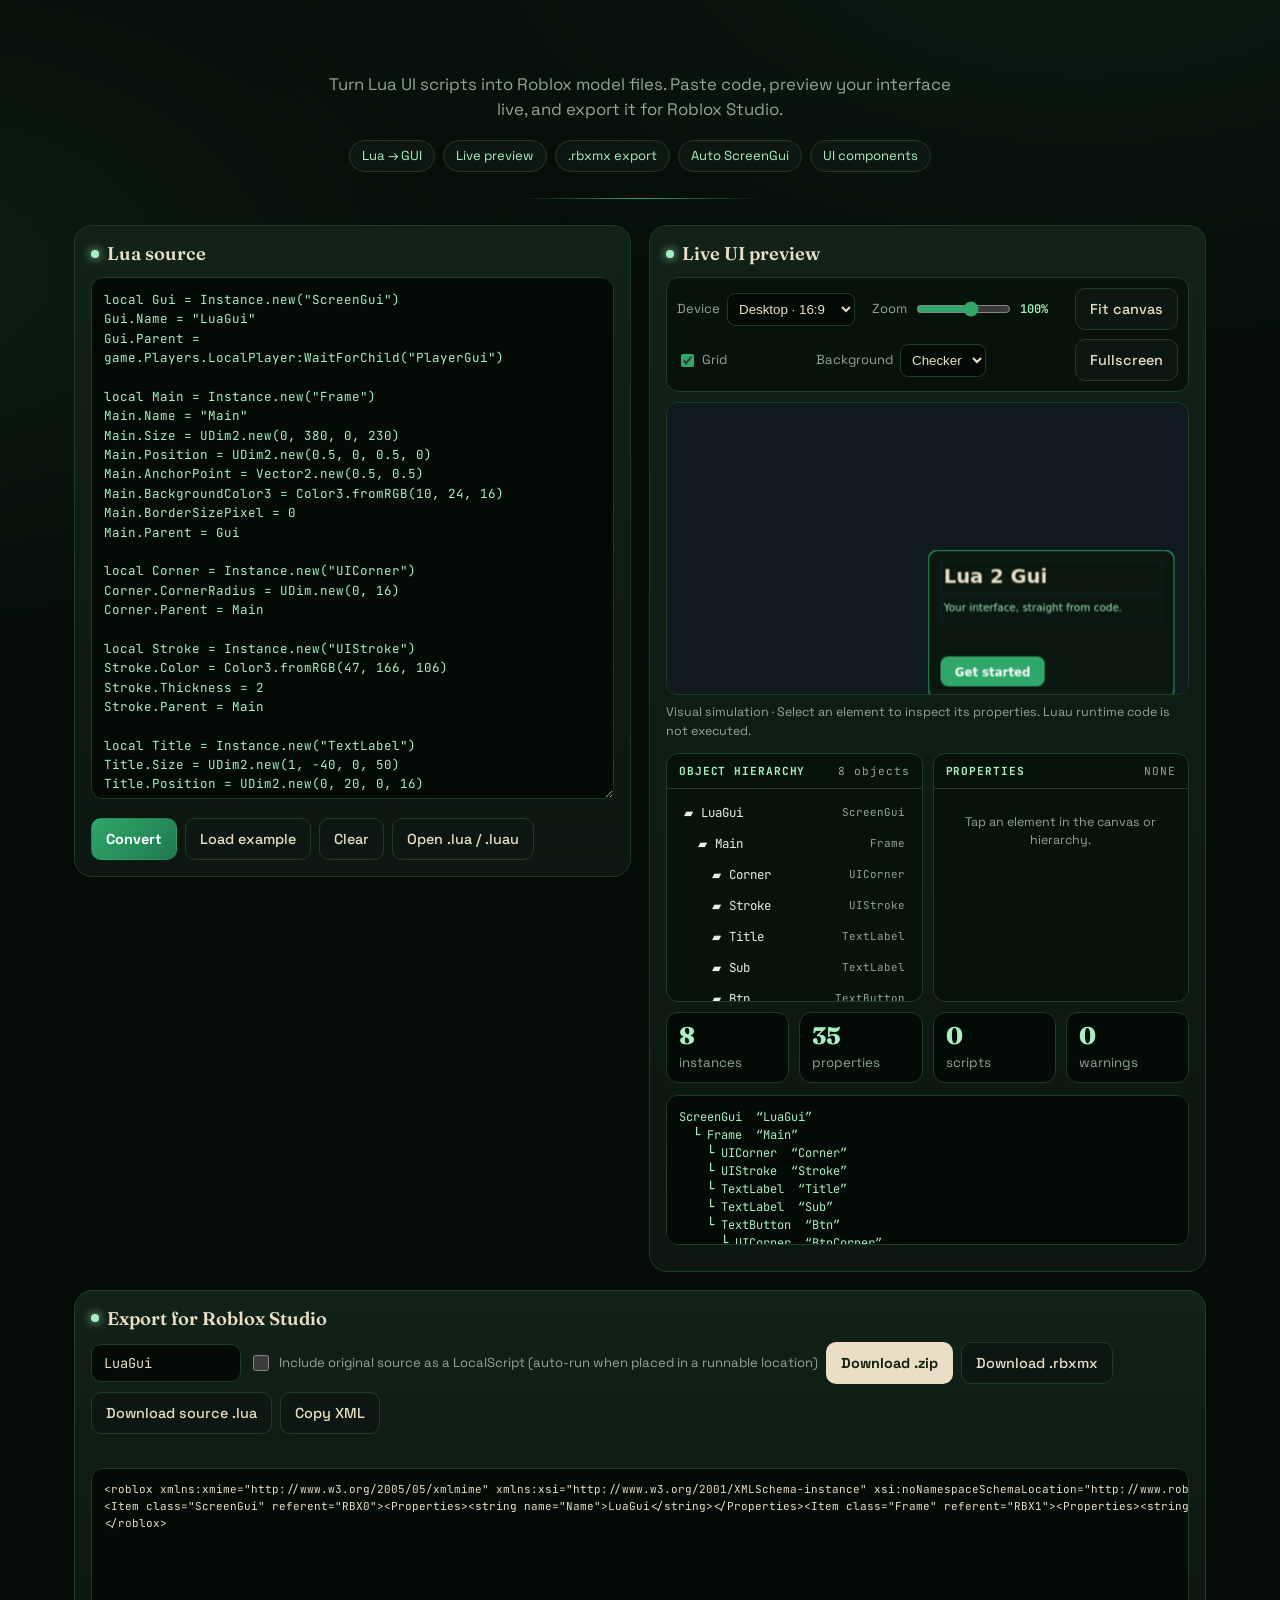
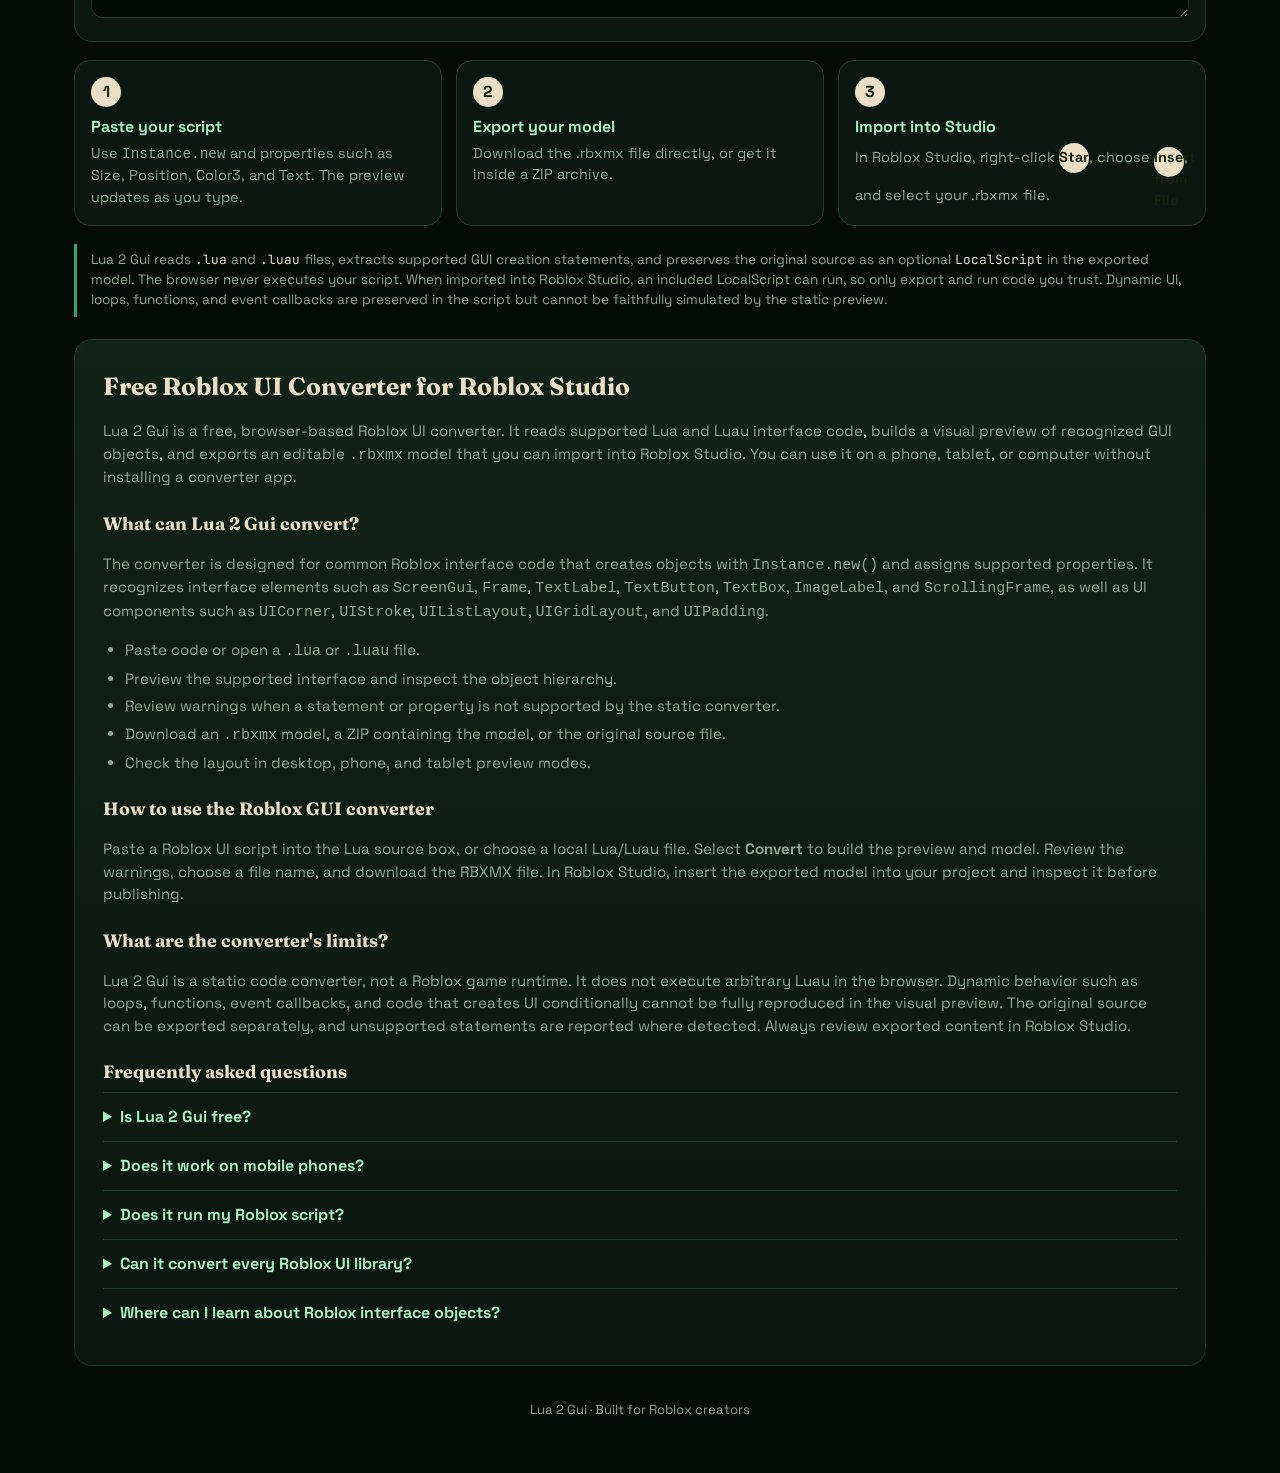
==== commit 6b9151fa: "Fix runtime logic detection in source preservation" ====
--- a/index.html
+++ b/index.html
@@ -504,7 +504,7 @@
   // Preserve runtime callbacks and other non-visual logic that the static
   // UI parser cannot rebuild as individual Roblox instances. Keep it in a
   // ModuleScript so importing the model never executes the original source.
-  const hasRuntimeLogic=/(?:\\.Connect\\s*\\(|\\bfunction\\b|\\btask\\.(?:wait|spawn|delay)\\b|\\b(?:MouseButton1Click|MouseButton2Click|Activated|InputBegan|InputEnded|Touched)\\s*[:=])/.test(src);
+  const hasRuntimeLogic=/(?:\.Connect\s*\(|\bfunction\b|\btask\.(?:wait|spawn|delay)\b|\b(?:MouseButton1Click|MouseButton2Click|Activated|InputBegan|InputEnded|Touched)\s*[:=])/.test(src);
   if(hasRuntimeLogic&&src.trim()){
     const hasExactSource=(function scan(n){return (['LocalScript','Script','ModuleScript'].includes(n.cls)&&n.props.Source&&n.props.Source.v===src)||n.kids.some(scan)})(roots[0]||{kids:[]});
     if(!hasExactSource){
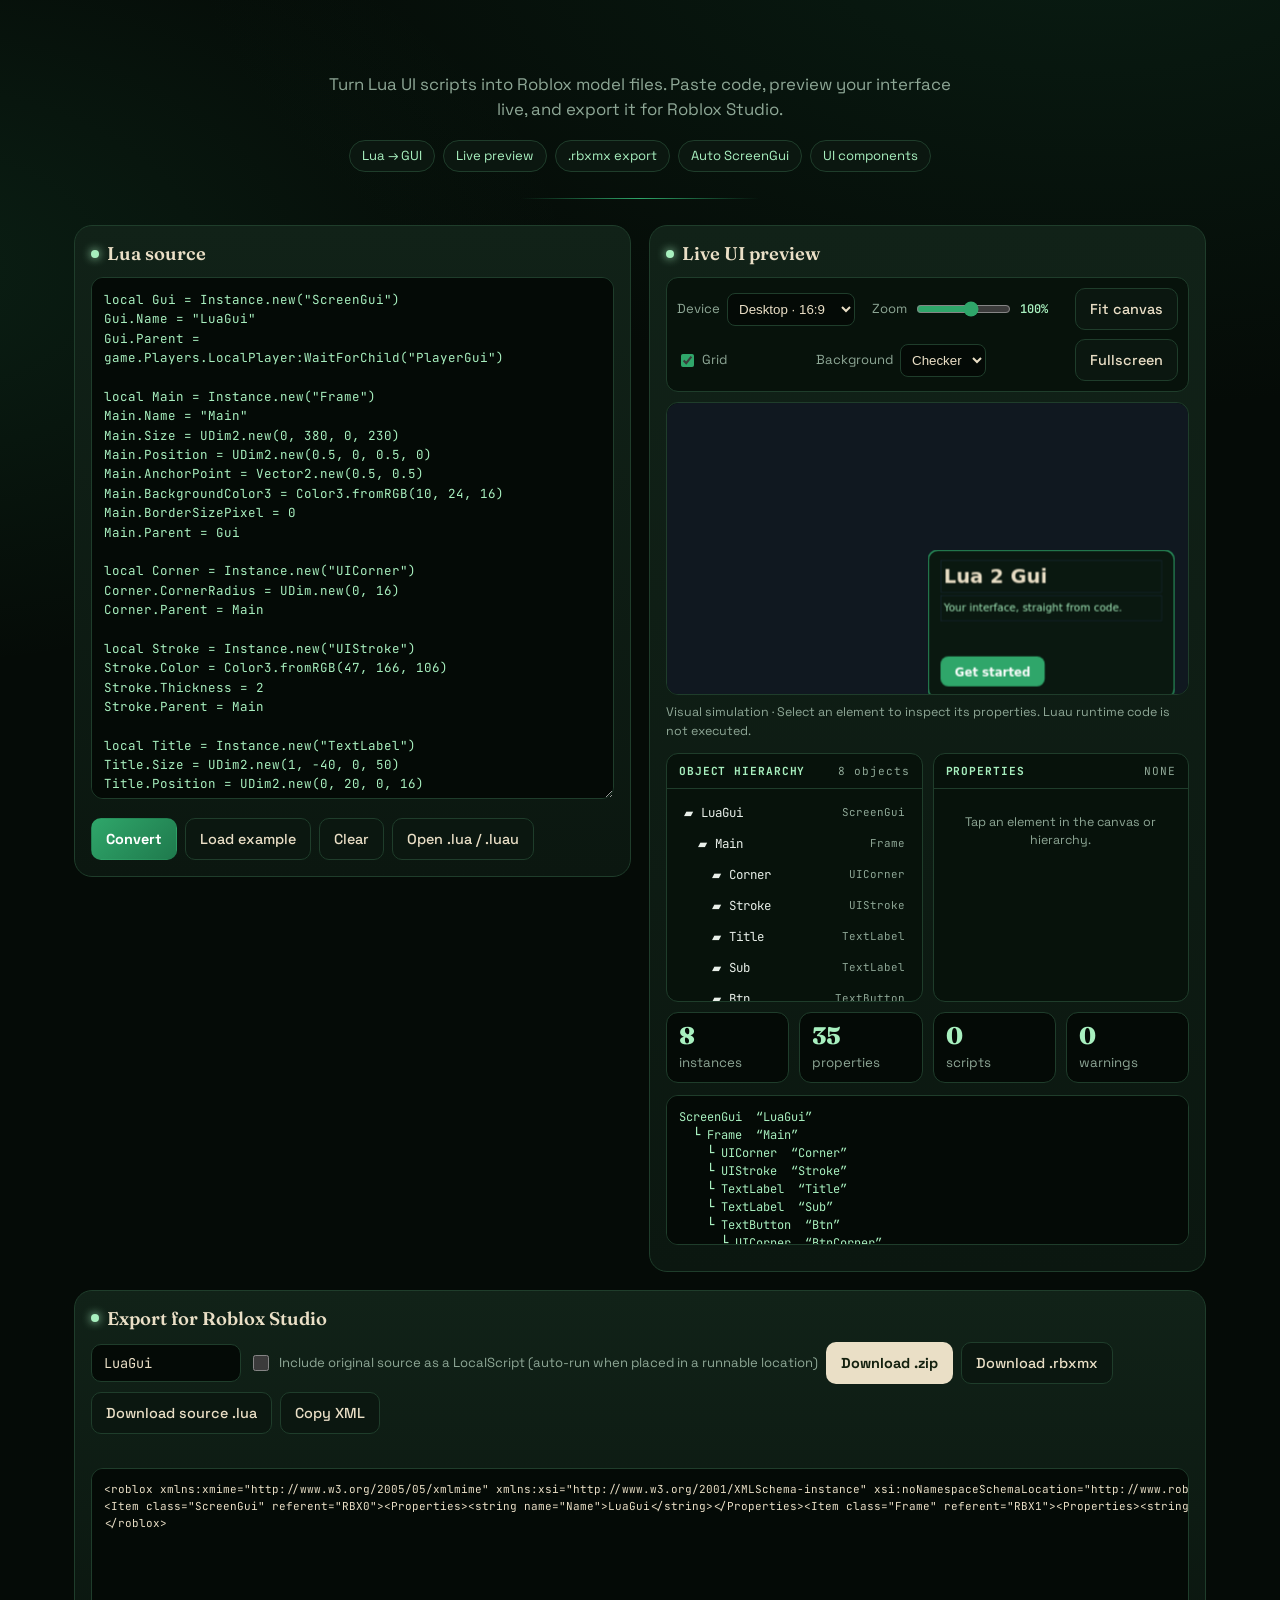
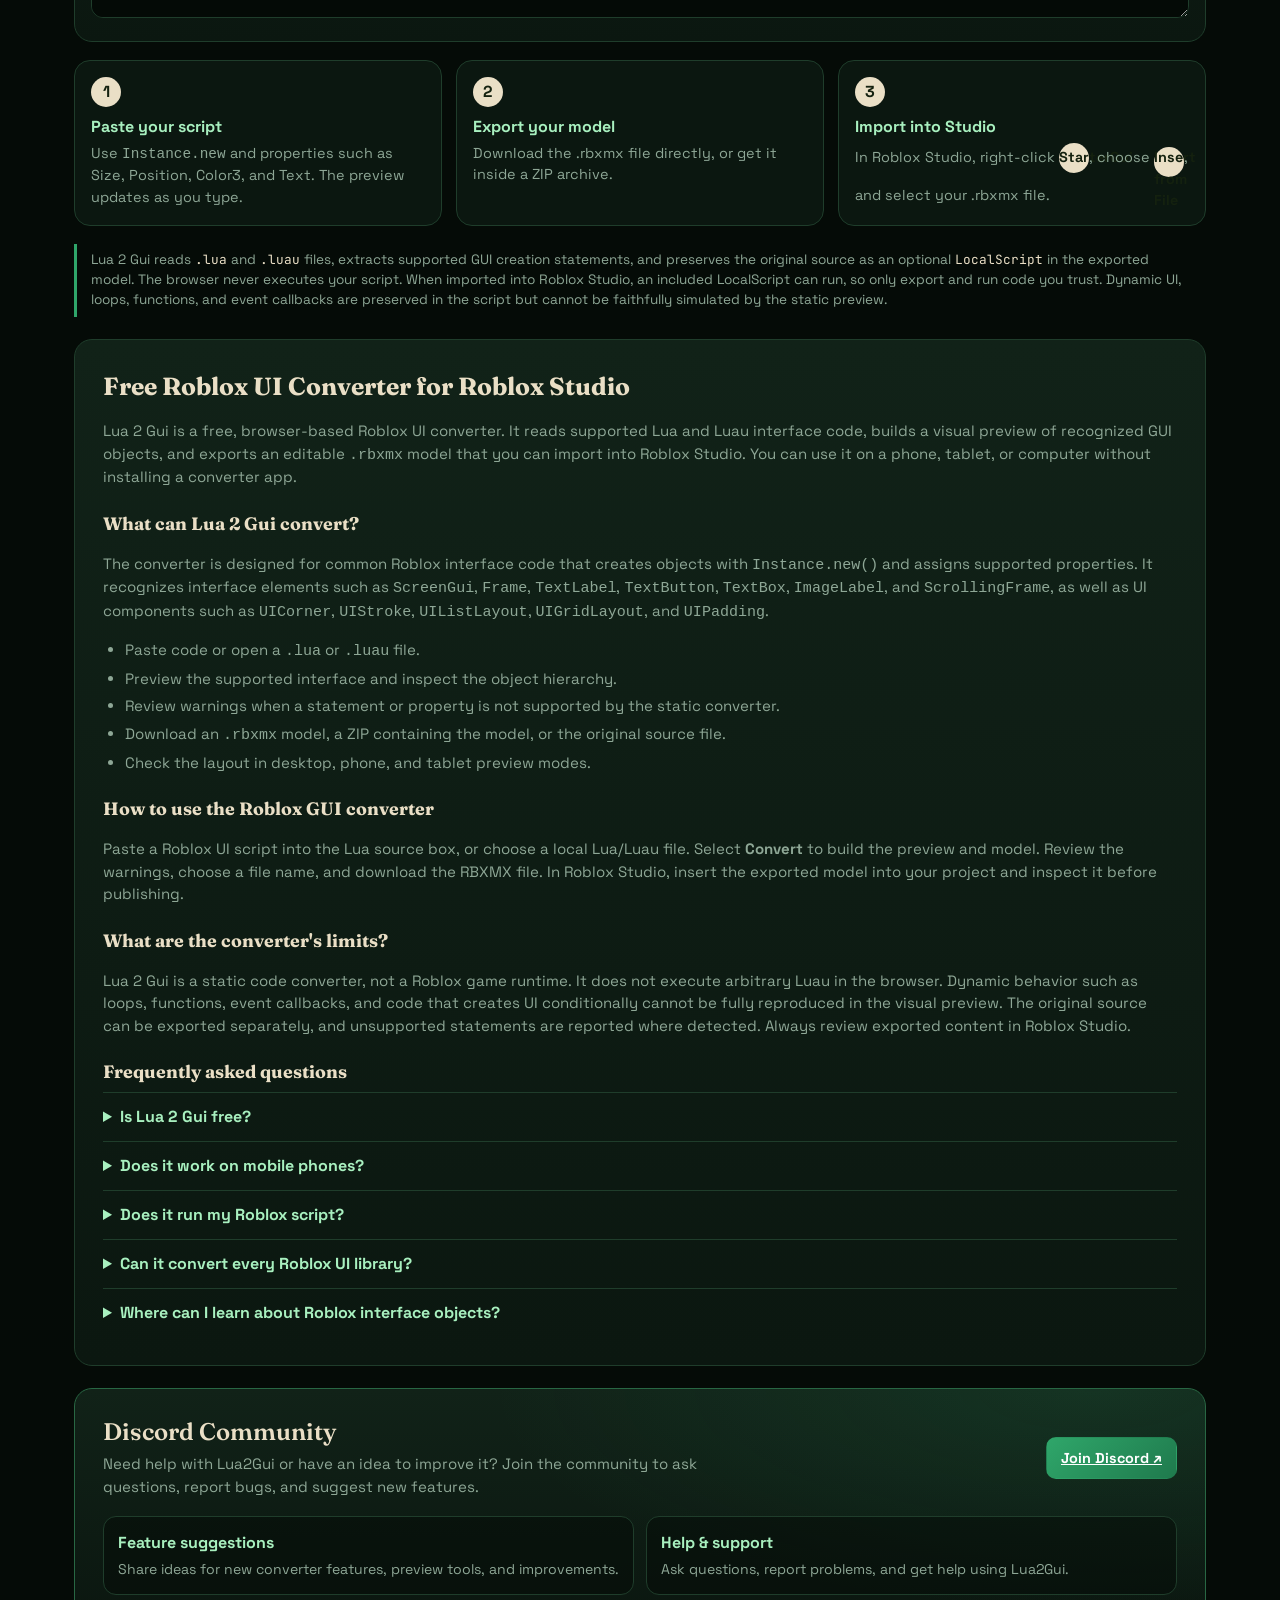
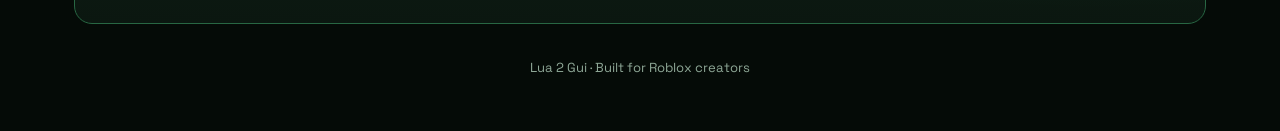
==== commit fbb11a95: "Add Discord community support and suggestions section" ====
--- a/index.html
+++ b/index.html
@@ -190,6 +190,18 @@
 .seo-content summary{color:var(--lg);font-weight:700;cursor:pointer}
 .seo-content details p{margin:8px 0 0}
 
+/* Community support and feature suggestions */
+.community{margin-top:22px;padding:clamp(18px,3vw,28px);border:1px solid #286743;border-radius:18px;background:radial-gradient(600px 220px at 90% 0%,#2fa66a22,transparent),linear-gradient(180deg,var(--pn2),var(--pn))}
+.community-top{display:flex;flex-wrap:wrap;align-items:center;justify-content:space-between;gap:18px}
+.community h2{margin:0;color:var(--be);font:600 1.5rem 'Fraunces',Georgia,serif}
+.community-intro{margin:7px 0 0;color:var(--mt);max-width:650px;font-size:.94rem}
+.community-grid{display:grid;grid-template-columns:repeat(2,minmax(0,1fr));gap:12px;margin-top:18px}
+.community-item{padding:14px;border:1px solid var(--ln);border-radius:13px;background:#040a0680;min-width:0}
+.community-item b{display:block;color:var(--lg);margin-bottom:4px}
+.community-item p{margin:0;color:var(--mt);font-size:.88rem}
+.community .btn{white-space:normal;text-align:center}
+@media(max-width:560px){.community-grid{grid-template-columns:1fr}.community-top{align-items:stretch}.community-top .btn{width:100%}}
+
 </style>
 </head>
 <body>
@@ -296,6 +308,26 @@
   </details>
 </section>
 
+<section class="community" aria-labelledby="communityTitle">
+  <div class="community-top">
+    <div>
+      <h2 id="communityTitle">Discord Community</h2>
+      <p class="community-intro">Need help with Lua2Gui or have an idea to improve it? Join the community to ask questions, report bugs, and suggest new features.</p>
+    </div>
+    <a class="btn main" href="https://discord.gg/hVEvfsyXZ5" target="_blank" rel="noopener noreferrer" aria-label="Join the Lua2Gui Discord community">Join Discord ↗</a>
+  </div>
+  <div class="community-grid">
+    <div class="community-item">
+      <b>Feature suggestions</b>
+      <p>Share ideas for new converter features, preview tools, and improvements.</p>
+    </div>
+    <div class="community-item">
+      <b>Help & support</b>
+      <p>Ask questions, report problems, and get help using Lua2Gui.</p>
+    </div>
+  </div>
+</section>
+
 <footer>Lua 2 Gui · Built for Roblox creators</footer>
 </div>
 
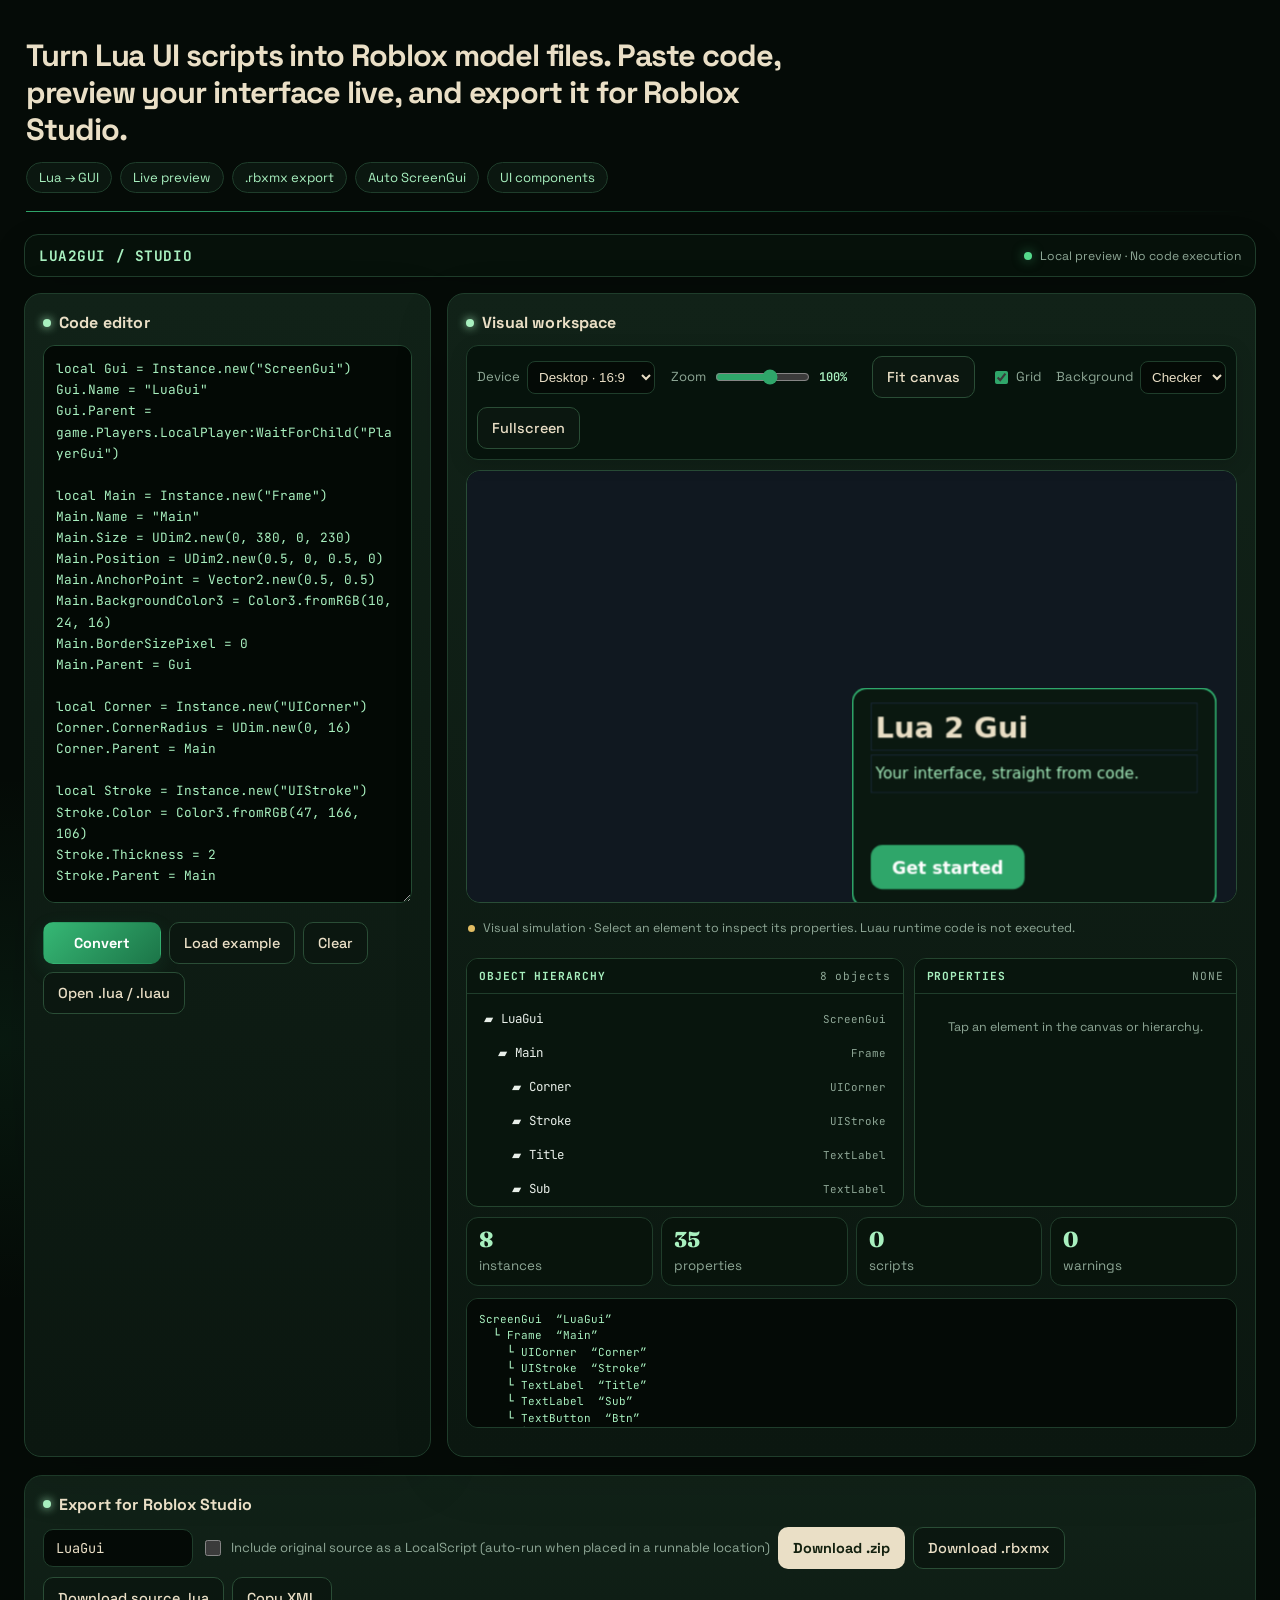
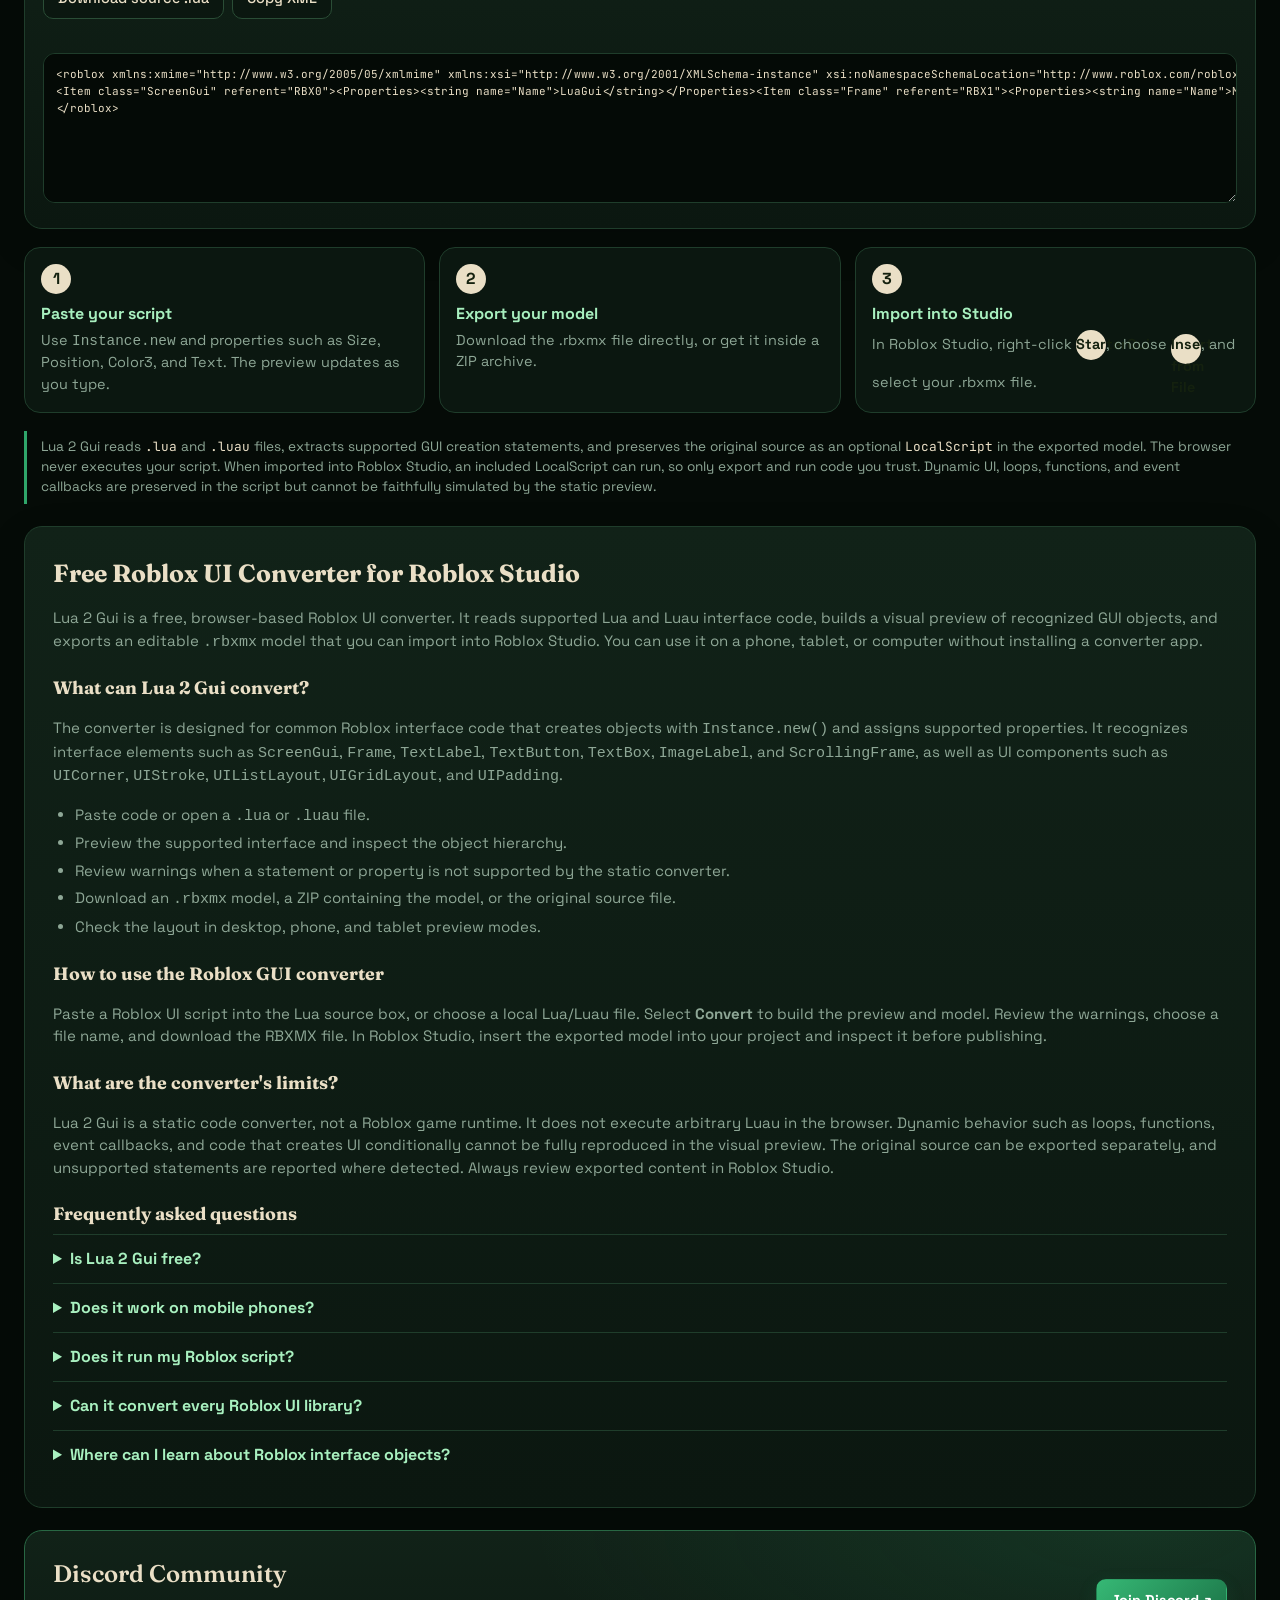
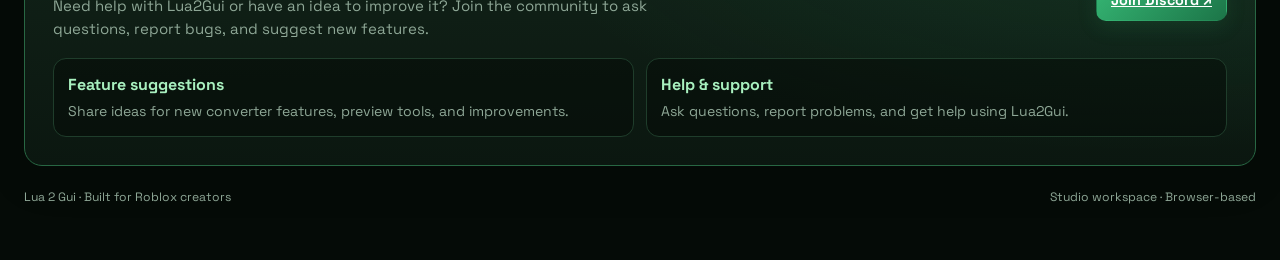
==== commit 03b74617: "Refactor page into modular Studio workspace" ====
--- a/index.html
+++ b/index.html
@@ -42,167 +42,8 @@
 }
 </script>
 <link rel="stylesheet" href="https://fonts.googleapis.com/css2?family=Fraunces:wght@600;800&family=JetBrains+Mono:wght@400;600&family=Space+Grotesk:wght@400;500;700&display=swap">
-<style>
-:root{color-scheme:dark;--bg:#050b07;--pn:#0b1710;--pn2:#112218;--ln:#1f3d2b;--g:#2fa66a;--lg:#a8f0bf;--be:#eadfc6;--mt:#8ea796;--tx:#e8efe9;box-sizing:border-box;padding-top:env(safe-area-inset-top,0px);padding-bottom:env(safe-area-inset-bottom,0px)}
-@media (prefers-color-scheme:dark){:root:not([data-theme="light"]){--bg:#050b07;--tx:#e8efe9}}
-:root[data-theme="dark"]{--bg:#050b07;--tx:#e8efe9}
-html{scroll-padding-top:env(safe-area-inset-top,0px)}
-*{box-sizing:border-box}
-body{margin:0;background:radial-gradient(900px 500px at 85% -10%,#12402a55,transparent),radial-gradient(700px 400px at -10% 30%,#2fa66a22,transparent),var(--bg);color:var(--tx);font-family:'Space Grotesk',system-ui,-apple-system,Segoe UI,sans-serif;line-height:1.5}
-.wrap{max-width:1180px;margin:0 auto;padding:28px 18px 60px}
-header{text-align:center;padding:30px 0 26px}
-.logo{display:inline-flex;align-items:center;gap:14px}
-.mark{width:54px;height:54px;border-radius:16px;background:linear-gradient(145deg,var(--lg),var(--g));display:grid;place-items:center;color:#04120a;font:800 22px 'JetBrains Mono',monospace;box-shadow:0 0 40px #2fa66a55}
-h1{font:800 clamp(2.2rem,6vw,3.6rem)/1 'Fraunces',Georgia,serif;margin:0;color:var(--be);letter-spacing:-.02em}
-h1 span{color:var(--lg)}
-.sub{color:var(--mt);max-width:640px;margin:14px auto 0;font-size:1.05rem}
-.chips{display:flex;flex-wrap:wrap;gap:8px;justify-content:center;margin-top:18px}
-.chip{border:1px solid var(--ln);background:var(--pn);color:var(--lg);padding:5px 12px;border-radius:99px;font-size:.82rem}
-.grid{display:grid;grid-template-columns:1fr 1fr;gap:18px}
-@media(max-width:860px){.grid{grid-template-columns:1fr}}
-.card{background:linear-gradient(180deg,var(--pn2),var(--pn));border:1px solid var(--ln);border-radius:18px;padding:16px;min-width:0}
-.card h2{margin:0 0 12px;font:600 1.15rem 'Fraunces',Georgia,serif;color:var(--be);display:flex;align-items:center;gap:8px}
-.card h2 i{width:8px;height:8px;border-radius:50%;background:var(--lg);box-shadow:0 0 10px var(--lg)}
-textarea,pre,.name{font-family:'JetBrains Mono',ui-monospace,Menlo,monospace}
-textarea{width:100%;height:380px;resize:vertical;background:#040a06;color:var(--lg);border:1px solid var(--ln);border-radius:12px;padding:12px;font-size:12.5px;line-height:1.55;outline:none}
-textarea:focus,.name:focus{border-color:var(--g);box-shadow:0 0 0 3px #2fa66a33}
-.row{display:flex;flex-wrap:wrap;gap:8px;margin-top:12px;align-items:center}
-.btn{font:500 .9rem 'Space Grotesk',system-ui,sans-serif;border:1px solid var(--ln);background:var(--pn);color:var(--be);padding:9px 14px;border-radius:10px;cursor:pointer;transition:.15s}
-.btn:hover{border-color:var(--g);transform:translateY(-1px)}
-.btn.main{background:linear-gradient(135deg,var(--g),#1f7a4d);color:#fff;border-color:transparent;font-weight:700}
-.btn.beige{background:var(--be);color:#14210f;border-color:transparent;font-weight:700}
-.btn[disabled]{opacity:.4;pointer-events:none}
-.name{background:#040a06;border:1px solid var(--ln);color:var(--be);border-radius:10px;padding:9px 12px;width:150px;font-size:.85rem;outline:none}
-.pv{position:relative;overflow:hidden;border-radius:12px;border:1px solid var(--ln);background:linear-gradient(#0000 0 0),repeating-conic-gradient(#0d1b13 0 25%,#0a150e 0 50%) 0 0/24px 24px}
-.stage{position:absolute;left:0;top:0;width:800px;height:450px;transform-origin:0 0;overflow:hidden}
-.g{position:absolute;display:block}
-.t{position:absolute;inset:0;display:flex;pointer-events:none;overflow:hidden;white-space:pre-wrap}
-.empty{position:absolute;inset:0;display:grid;place-items:center;color:var(--mt);font-size:.9rem}
-pre{margin:0;background:#040a06;border:1px solid var(--ln);border-radius:12px;padding:12px;color:var(--lg);font-size:12px;max-height:150px;overflow:auto}
-.warn{margin-top:10px;color:var(--be);font-size:.82rem;opacity:.85}
-.warn div::before{content:"⚠ ";color:#e8c26a}
-.stats{display:flex;gap:10px;margin-top:10px;flex-wrap:wrap}
-.stat{flex:1;min-width:90px;background:#040a06;border:1px solid var(--ln);border-radius:12px;padding:8px 12px}
-.stat b{display:block;font:800 1.5rem 'Fraunces',Georgia,serif;color:var(--lg)}
-.stat small{color:var(--mt)}
-.out{margin-top:18px}
-.out textarea{height:150px;color:var(--be);font-size:11px}
-#msg{color:var(--lg);font-size:.88rem;min-height:1.3em;margin-top:8px}
-.steps{display:grid;grid-template-columns:repeat(3,1fr);gap:14px;margin-top:18px}
-@media(max-width:860px){.steps{grid-template-columns:1fr}}
-.step{background:var(--pn);border:1px solid var(--ln);border-radius:16px;padding:16px}
-.step b{display:inline-grid;place-items:center;width:30px;height:30px;border-radius:50%;background:var(--be);color:#14210f;font-weight:800;margin-bottom:8px}
-.step h3{margin:0 0 4px;color:var(--lg);font-size:1rem}
-.step p{margin:0;color:var(--mt);font-size:.9rem}
-.note{margin-top:18px;color:var(--mt);font-size:.85rem;border-left:3px solid var(--g);padding:6px 14px}
-.note code{color:var(--be);font-family:'JetBrains Mono',monospace;font-size:.8rem}
-footer{text-align:center;margin-top:34px;color:var(--mt);font-size:.82rem}
+<link rel="stylesheet" href="assets/css/app.css">
 
-/* Motion, polish, and accessibility */
-body{background-attachment:fixed}
-.wrap{animation:pageIn .7s cubic-bezier(.2,.75,.25,1) both}
-header{position:relative}
-header:after{content:"";display:block;width:min(240px,45vw);height:1px;margin:26px auto 0;background:linear-gradient(90deg,transparent,var(--g),transparent)}
-.mark{transition:transform .35s,box-shadow .35s}
-.logo:hover .mark{transform:rotate(-7deg) scale(1.06);box-shadow:0 0 54px #2fa66a88}
-.card,.step{transition:transform .22s,border-color .22s,box-shadow .22s}
-.card:hover{border-color:#2f8054;box-shadow:0 14px 40px #0003}
-.step:hover{transform:translateY(-4px);border-color:var(--g)}
-.btn{transition:transform .18s,background .18s,border-color .18s,box-shadow .18s}
-.btn:hover{box-shadow:0 7px 20px #0004}
-.btn:active{transform:translateY(1px) scale(.98)}
-textarea,pre{transition:border-color .2s,box-shadow .2s}
-.stat b{transition:transform .2s}
-.stat:hover b{transform:translateY(-2px)}
-.chip{transition:background .2s,transform .2s}
-.chip:hover{background:#163b27;transform:translateY(-2px)}
-#msg{transition:opacity .2s}
-@keyframes pageIn{from{opacity:0;transform:translateY(12px)}to{opacity:1;transform:translateY(0)}}
-@keyframes popIn{from{opacity:0;transform:translateY(5px) scale(.99)}to{opacity:1;transform:translateY(0) scale(1)}}
-.g{animation:popIn .22s ease-out both}
-@media(prefers-reduced-motion:reduce){*,*:before,*:after{animation-duration:.01ms!important;animation-iteration-count:1!important;scroll-behavior:auto!important;transition-duration:.01ms!important}}
-
-button:focus-visible,.btn:focus-visible{outline:2px solid var(--lg);outline-offset:3px}
-.preview-tools{display:flex;align-items:center;justify-content:space-between;gap:10px;flex-wrap:wrap;margin:0 0 10px;color:var(--mt);font-size:.82rem}.preview-tools label{display:flex;align-items:center;gap:7px}.preview-tools select,.preview-tools input[type=range]{accent-color:var(--g)}.preview-tools select{background:#040a06;color:var(--be);border:1px solid var(--ln);border-radius:8px;padding:7px}.preview-tools input[type=range]{width:95px}.device-shell{position:relative;width:800px;height:450px;overflow:hidden;border-radius:12px;background:#101820;box-shadow:0 12px 35px #0008}.device-shell.phone{border:9px solid #1b2721;border-radius:30px}.device-shell.tablet{border:8px solid #1b2721;border-radius:22px}.preview-hint{font-size:.78rem;color:var(--mt);margin-top:8px}.runtime-toggle{display:flex;align-items:center;gap:7px;color:var(--mt);font-size:.82rem}.runtime-toggle input{accent-color:var(--g);width:16px;height:16px}.g img.preview-image{width:100%;height:100%;object-fit:contain;pointer-events:none}.g .t{padding:2px 4px}.pv{background-color:#0a1510;background-image:linear-gradient(45deg,#15271d 25%,transparent 25%),linear-gradient(-45deg,#15271d 25%,transparent 25%),linear-gradient(45deg,transparent 75%,#15271d 75%),linear-gradient(-45deg,transparent 75%,#15271d 75%);background-size:24px 24px;background-position:0 0,0 12px,12px -12px,-12px 0}
-
-/* Responsive workspace: touch-friendly on phones, roomy on desktop */
-html{min-width:320px;scroll-behavior:smooth}
-body{overflow-x:hidden;-webkit-text-size-adjust:100%}
-.wrap{width:100%;}
-.grid{align-items:start}
-.grid>.card{min-width:0}
-#src{min-height:260px;tab-size:2}
-#out{min-height:130px;white-space:pre;overflow:auto}
-.btn,label.btn,select,input{touch-action:manipulation}
-.btn,label.btn{min-height:42px;display:inline-flex;align-items:center;justify-content:center}
-.preview-tools{position:relative}
-#tree{white-space:pre;overflow:auto;max-width:100%;overscroll-behavior:contain}
-.warn{display:grid;gap:5px}
-.warn div{overflow-wrap:anywhere;padding:5px 8px;border:1px solid #5b4b25;border-radius:8px;background:#2a2110;color:#f1dca9}
-.warn div::before{content:"! ";font-weight:800}
-#msg[role=status]{overflow-wrap:anywhere}
-@media(min-width:1100px){.wrap{padding-left:24px;padding-right:24px}.grid{grid-template-columns:minmax(0,1fr) minmax(0,1fr)}#src{height:min(58vh,620px)}}
-@media(max-width:860px){.wrap{padding:18px 14px 42px}.grid{grid-template-columns:minmax(0,1fr)}header{padding:22px 0 20px}.grid>.card{width:100%}.steps{grid-template-columns:1fr}}
-@media(max-width:600px){.wrap{padding:12px 10px 32px}.card{padding:12px;border-radius:14px}.logo{gap:10px}.mark{width:44px;height:44px;border-radius:13px;font-size:19px}h1{font-size:clamp(2rem,11vw,2.8rem)}.sub{font-size:.94rem;padding:0 8px}.chips{gap:6px}.chip{font-size:.74rem;padding:4px 9px}textarea{height:42vh;min-height:240px;font-size:12px}.row{gap:7px}.row>.btn,.row>label.btn{flex:1 1 calc(50% - 7px);padding:10px 8px;font-size:.82rem}.name{width:100%;min-height:42px}.preview-tools{justify-content:flex-start}.preview-tools label{flex:1 1 42%;justify-content:space-between}.preview-tools select{max-width:65%}.preview-tools input[type=range]{width:85px}.preview-tools #fitBtn{flex:0 0 auto}.stats{display:grid;grid-template-columns:repeat(2,minmax(0,1fr));gap:7px}.stat{min-width:0}.out .row{align-items:stretch}.runtime-toggle{flex:1 1 100%;padding:6px 2px}.out .row>.btn{flex:1 1 calc(50% - 7px)}.out textarea{height:190px}.step{padding:13px}.note{font-size:.8rem;padding-left:10px}}
-@media(max-width:360px){.wrap{padding-left:8px;padding-right:8px}.preview-tools label{flex-basis:100%}.row>.btn,.row>label.btn{flex-basis:100%}.stats{grid-template-columns:1fr 1fr}}
-@media(hover:none){.card:hover,.step:hover,.btn:hover{transform:none;box-shadow:none}}
-
-
-/* Professional visual preview workspace */
-.preview-tools{gap:9px;padding:10px;background:#07120b;border:1px solid var(--ln);border-radius:12px}
-.preview-tools output{font:600 .75rem 'JetBrains Mono',monospace;color:var(--lg);min-width:38px}
-.preview-tools .view-check{display:flex;align-items:center;gap:5px}
-.preview-tools input[type=checkbox]{accent-color:var(--g)}
-.pv{min-height:160px;display:flex;align-items:flex-start;justify-content:flex-start;overflow:auto;overscroll-behavior:contain;max-height:72vh;scrollbar-color:#2f8054 #07120b}
-.pv.no-grid{background:#101713!important;background-image:none!important}
-.pv.bg-dark{background:#101713!important;background-image:none!important}
-.pv.bg-light{background:#dce5df!important;background-image:none!important}
-.device-shell{flex:none;transform-origin:top left;transition:width .18s,height .18s}
-.stage{background:transparent}
-.g{cursor:pointer;transition:outline-color .12s,filter .12s}
-.g:hover{outline:1px dashed #8af0b4;outline-offset:1px}
-.g.is-selected{outline:2px solid #38e887!important;outline-offset:2px;filter:drop-shadow(0 0 5px #38e88766);z-index:99999!important}
-.preview-workspace{display:grid;grid-template-columns:minmax(0,1fr) minmax(0,1fr);gap:10px;margin-top:12px}
-.inspector-panel{min-width:0;max-height:260px;overflow:hidden;border:1px solid var(--ln);border-radius:12px;background:#07120b}
-.panel-head{display:flex;justify-content:space-between;align-items:center;padding:10px 12px;border-bottom:1px solid var(--ln);font:700 .7rem 'JetBrains Mono',monospace;letter-spacing:.08em;color:var(--lg)}
-.panel-head span{color:var(--mt);font-weight:400}
-.object-tree,.inspector-content{padding:8px;overflow:auto;max-height:212px}
-.tree-item{display:flex;width:100%;align-items:center;gap:8px;text-align:left;background:transparent;color:var(--tx);border:1px solid transparent;border-radius:7px;padding:6px 8px;font: .78rem 'JetBrains Mono',monospace;cursor:pointer}
-.tree-item:hover,.tree-item.active{background:#153322;border-color:#2f8054;color:var(--lg)}
-.tree-item .tree-class{color:var(--mt);font-size:.68rem;margin-left:auto}
-.tree-indent{display:inline-block;flex:none}
-.prop-row{display:grid;grid-template-columns:minmax(0,.85fr) minmax(0,1.15fr);gap:8px;padding:6px 4px;border-bottom:1px solid #183021;font-size:.75rem}
-.prop-row span:first-child{color:var(--mt);overflow-wrap:anywhere}
-.prop-row span:last-child{color:var(--be);font-family:'JetBrains Mono',monospace;overflow-wrap:anywhere}
-.panel-empty{padding:16px 8px;color:var(--mt);font-size:.78rem;text-align:center}
-@media(max-width:600px){.preview-workspace{grid-template-columns:1fr}.inspector-panel{max-height:220px}.object-tree,.inspector-content{max-height:170px}.pv{max-height:55vh}.preview-tools label{flex:1 1 40%}.preview-tools #fullBtn{flex:1 1 auto}}
-
-/* Search-friendly guide and FAQ */
-.seo-content{margin-top:22px;padding:clamp(18px,3vw,28px);background:linear-gradient(180deg,var(--pn2),var(--pn));border:1px solid var(--ln);border-radius:18px}
-.seo-content h2,.seo-content h3{color:var(--be);font-family:'Fraunces',Georgia,serif}
-.seo-content h2{font-size:1.55rem;margin:0 0 10px}
-.seo-content h3{font-size:1.12rem;margin:22px 0 6px}
-.seo-content p,.seo-content li{color:var(--mt);font-size:.94rem}
-.seo-content a{color:var(--lg);text-underline-offset:3px}
-.seo-content ul{padding-left:22px}
-.seo-content li{margin:5px 0}
-.seo-content details{border-top:1px solid var(--ln);padding:12px 0}
-.seo-content summary{color:var(--lg);font-weight:700;cursor:pointer}
-.seo-content details p{margin:8px 0 0}
-
-/* Community support and feature suggestions */
-.community{margin-top:22px;padding:clamp(18px,3vw,28px);border:1px solid #286743;border-radius:18px;background:radial-gradient(600px 220px at 90% 0%,#2fa66a22,transparent),linear-gradient(180deg,var(--pn2),var(--pn))}
-.community-top{display:flex;flex-wrap:wrap;align-items:center;justify-content:space-between;gap:18px}
-.community h2{margin:0;color:var(--be);font:600 1.5rem 'Fraunces',Georgia,serif}
-.community-intro{margin:7px 0 0;color:var(--mt);max-width:650px;font-size:.94rem}
-.community-grid{display:grid;grid-template-columns:repeat(2,minmax(0,1fr));gap:12px;margin-top:18px}
-.community-item{padding:14px;border:1px solid var(--ln);border-radius:13px;background:#040a0680;min-width:0}
-.community-item b{display:block;color:var(--lg);margin-bottom:4px}
-.community-item p{margin:0;color:var(--mt);font-size:.88rem}
-.community .btn{white-space:normal;text-align:center}
-@media(max-width:560px){.community-grid{grid-template-columns:1fr}.community-top{align-items:stretch}.community-top .btn{width:100%}}
-
-</style>
 </head>
 <body>
 <div class="wrap">
@@ -211,9 +52,11 @@
   <div class="chips"><span class="chip">Lua → GUI</span><span class="chip">Live preview</span><span class="chip">.rbxmx export</span><span class="chip">Auto ScreenGui</span><span class="chip">UI components</span></div>
 </header>
 
+<div class="studio-bar"><span class="studio-brand">LUA2GUI / STUDIO</span><span class="studio-meta"><span class="studio-dot"></span> Local preview · No code execution</span></div>
+
 <div class="grid">
-  <section class="card">
-    <h2><i></i>Lua source</h2>
+  <section class="card editor-card">
+    <h2><i></i>Code editor</h2>
     <textarea id="src" spellcheck="false" placeholder="Paste your Lua UI script here..."></textarea>
     <div class="row">
       <button class="btn main" id="go">Convert</button>
@@ -222,8 +65,8 @@
       <label class="btn" for="file">Open .lua / .luau</label><input id="file" type="file" accept=".lua,.luau,.txt,text/plain" hidden>
     </div>
   </section>
-  <section class="card">
-    <h2><i></i>Live UI preview</h2>
+  <section class="card preview-card">
+    <h2><i></i>Visual workspace</h2>
     <div class="preview-tools">
       <label>Device <select id="device"><option value="desktop">Desktop · 16:9</option><option value="phone">Phone · portrait</option><option value="tablet">Tablet</option></select></label>
       <label>Zoom <input id="zoom" type="range" min="25" max="150" value="100"><output id="zoomValue">100%</output></label>
@@ -328,439 +171,9 @@
   </div>
 </section>
 
-<footer>Lua 2 Gui · Built for Roblox creators</footer>
+<footer class="studio-footer"><span>Lua 2 Gui · Built for Roblox creators</span><span>Studio workspace · Browser-based</span></footer>
 </div>
 
-<script>
-const $=id=>document.getElementById(id);
-const SAMPLE=`local Gui = Instance.new("ScreenGui")
-Gui.Name = "LuaGui"
-Gui.Parent = game.Players.LocalPlayer:WaitForChild("PlayerGui")
-
-local Main = Instance.new("Frame")
-Main.Name = "Main"
-Main.Size = UDim2.new(0, 380, 0, 230)
-Main.Position = UDim2.new(0.5, 0, 0.5, 0)
-Main.AnchorPoint = Vector2.new(0.5, 0.5)
-Main.BackgroundColor3 = Color3.fromRGB(10, 24, 16)
-Main.BorderSizePixel = 0
-Main.Parent = Gui
-
-local Corner = Instance.new("UICorner")
-Corner.CornerRadius = UDim.new(0, 16)
-Corner.Parent = Main
-
-local Stroke = Instance.new("UIStroke")
-Stroke.Color = Color3.fromRGB(47, 166, 106)
-Stroke.Thickness = 2
-Stroke.Parent = Main
-
-local Title = Instance.new("TextLabel")
-Title.Size = UDim2.new(1, -40, 0, 50)
-Title.Position = UDim2.new(0, 20, 0, 16)
-Title.BackgroundTransparency = 1
-Title.Text = "Lua 2 Gui"
-Title.Font = Enum.Font.GothamBold
-Title.TextSize = 30
-Title.TextColor3 = Color3.fromRGB(234, 223, 198)
-Title.TextXAlignment = Enum.TextXAlignment.Left
-Title.Parent = Main
-
-local Sub = Instance.new("TextLabel")
-Sub.Size = UDim2.new(1, -40, 0, 40)
-Sub.Position = UDim2.new(0, 20, 0, 70)
-Sub.BackgroundTransparency = 1
-Sub.Text = "Your interface, straight from code."
-Sub.Font = Enum.Font.Gotham
-Sub.TextSize = 16
-Sub.TextColor3 = Color3.fromRGB(168, 240, 191)
-Sub.TextXAlignment = Enum.TextXAlignment.Left
-Sub.Parent = Main
-
-local Btn = Instance.new("TextButton")
-Btn.Size = UDim2.new(0, 160, 0, 46)
-Btn.Position = UDim2.new(0, 20, 1, -66)
-Btn.BackgroundColor3 = Color3.fromRGB(47, 166, 106)
-Btn.BorderSizePixel = 0
-Btn.Text = "Get started"
-Btn.Font = Enum.Font.GothamBold
-Btn.TextSize = 18
-Btn.TextColor3 = Color3.fromRGB(255, 255, 255)
-Btn.Parent = Main
-
-local BtnCorner = Instance.new("UICorner")
-BtnCorner.CornerRadius = UDim.new(0, 12)
-BtnCorner.Parent = Btn
-`;
-const T={Image:'c',ZIndex:'i',BorderSizePixel:'i',LayoutOrder:'i',TextSize:'i',MaxVisibleGraphemes:'i',DisplayOrder:'i',TabIndex:'i'};
-const E={
-Font:{Legacy:0,Arial:1,ArialBold:2,SourceSans:3,SourceSansBold:4,SourceSansLight:5,SourceSansItalic:6,Bodoni:7,Garamond:8,Cartoon:9,Code:10,Highway:11,SciFi:12,Arcade:13,Fantasy:14,Antique:15,SourceSansSemibold:16,Gotham:17,GothamMedium:18,GothamSemibold:18,GothamBold:19,GothamBlack:20,AmaticSC:21,Bangers:22,Creepster:23,FredokaOne:26,LuckiestGuy:32,Nunito:35,Oswald:36,PermanentMarker:38,Roboto:39,RobotoMono:41,Ubuntu:45},
-TextXAlignment:{Left:0,Right:1,Center:2},TextYAlignment:{Top:0,Center:1,Bottom:2},
-FillDirection:{Horizontal:0,Vertical:1},HorizontalAlignment:{Center:0,Left:1,Right:2},VerticalAlignment:{Center:0,Top:1,Bottom:2},
-SortOrder:{Name:0,Custom:1,LayoutOrder:2},ScaleType:{Stretch:0,Slice:1,Tile:2,Fit:3,Crop:4},ZIndexBehavior:{Global:0,Sibling:1},
-ApplyStrokeMode:{Contextual:0,Border:1},BorderMode:{Outline:0,Middle:1,Inset:2}};
-const esc=s=>String(s).replace(/&/g,'&amp;').replace(/</g,'&lt;').replace(/>/g,'&gt;').replace(/"/g,'&quot;');
-
-/* ---------- leitura do Lua ---------- */
-function stmts(src){
-  const out=[];let cur='',depth=0,quote=null,longEnd=null,skipLong=false;
-  for(let i=0;i<src.length;i++){
-    const ch=src[i],next=src[i+1]||'';
-    if(longEnd){
-      if(src.startsWith(longEnd,i)){if(!skipLong)cur+=longEnd;i+=longEnd.length-1;longEnd=null;skipLong=false;}
-      else if(!skipLong)cur+=ch;
-      continue;
-    }
-    if(quote){
-      cur+=ch;
-      if(ch==='\\'&&i+1<src.length){cur+=src[++i];continue;}
-      if(ch===quote)quote=null;
-      continue;
-    }
-    if(ch==='-'&&next==='-'){
-      const lm=src.slice(i+2).match(/^\[(=*)\[/);
-      if(lm){const opener='['+lm[1]+'[';longEnd=']'+lm[1]+']';skipLong=true;i+=2+opener.length-1;}
-      else{while(i<src.length&&src[i]!=='\n')i++;if(depth===0){if(cur.trim())out.push(cur.trim());cur='';}}
-      continue;
-    }
-    if(ch==='['){
-      const lm=src.slice(i).match(/^\[(=*)\[/);
-      if(lm){const opener='['+lm[1]+'[';cur+=opener;i+=opener.length-1;longEnd=']'+lm[1]+']';continue;}
-    }
-    if(ch==='"'||ch==="'"){quote=ch;cur+=ch;continue;}
-    if('({['.includes(ch))depth++;
-    if(')}]'.includes(ch))depth=Math.max(0,depth-1);
-    if((ch==='\n'||ch===';')&&depth===0){if(cur.trim())out.push(cur.trim());cur='';continue;}
-    cur+=ch;
-  }
-  if(cur.trim())out.push(cur.trim());
-  return out;
-}
-function args(s){
-  const a=[];let c='',d=0,q=null;
-  for(const ch of s){
-    if(q){c+=ch;if(ch===q)q=null;continue}
-    if(ch==='"'||ch==="'"){q=ch;c+=ch;continue}
-    if(ch==='(')d++;
-    if(ch===')')d--;
-    if(ch===','&&d===0){a.push(c.trim());c='';continue}
-    c+=ch;
-  }
-  if(c.trim())a.push(c.trim());
-  return a;
-}
-function num(s){
-  const t=String(s).trim();
-  if(!t || !/^[\d.eE+\-*/()\s]+$/.test(t)) return NaN;
-  // Only allow numeric arithmetic; no eval/Function and no access to page globals.
-  const tokens=t.match(/(?:\d+(?:\.\d*)?|\.\d+)(?:e[+\-]?\d+)?|[()+*/\-]/gi);
-  if(!tokens || tokens.join('').replace(/\s/g,'')!==t.replace(/\s/g,'')) return NaN;
-  let i=0;
-  function expr(){let v=term();while(tokens[i]==='+'||tokens[i]==='-'){const op=tokens[i++],r=term();v=op==='+'?v+r:v-r;}return v;}
-  function term(){let v=factor();while(tokens[i]==='*'||tokens[i]==='/'){const op=tokens[i++],r=factor();if(op==='/'&&r===0)throw Error('division by zero');v=op==='*'?v*r:v/r;}return v;}
-  function factor(){if(tokens[i]==='+'){i++;return factor();}if(tokens[i]==='-'){i++;return -factor();}if(tokens[i]==='('){i++;const v=expr();if(tokens[i++]!==')')throw Error('parenthesis');return v;}const v=Number(tokens[i++]);if(!Number.isFinite(v))throw Error('number');return v;}
-  try{const v=expr();return i===tokens.length&&Number.isFinite(v)?v:NaN;}catch(e){return NaN;}
-}
-function val(s){
-  s=s.trim();let m;
-  if(m=s.match(/^\[(=*)\[([\s\S]*)\]\1\]$/))return{t:'p',v:m[2]};
-  if(m=s.match(/^(["'])([\s\S]*)\1$/))return{t:'s',v:m[2]};
-  if(s==='true'||s==='false')return{t:'b',v:s==='true'};
-  if(m=s.match(/^Color3\.fromHex\(([\s\S]*)\)$/)){
-    const h=args(m[1])[0]?.replace(/["' #]/g,'');
-    if(h&&/^[0-9a-fA-F]{6}$/.test(h))return{t:'Color3',v:[0,2,4].map(i=>parseInt(h.slice(i,i+2),16)/255)};
-  }
-  if(m=s.match(/^(UDim2|UDim|Vector2|Color3)\.(\w+)\(([\s\S]*)\)$/)){
-    const a=args(m[3]).map(num);
-    if(a.some(isNaN))return null;
-    const k=m[1],f=m[2];
-    if(k==='UDim2'){
-      if(f==='new'&&a.length===4)return{t:'UDim2',v:a};
-      if(f==='fromScale'&&a.length===2)return{t:'UDim2',v:[a[0],0,a[1],0]};
-      if(f==='fromOffset'&&a.length===2)return{t:'UDim2',v:[0,a[0],0,a[1]]};
-    }
-    if(k==='UDim'&&f==='new')return{t:'UDim',v:[a[0]||0,a[1]||0]};
-    if(k==='Vector2'&&f==='new')return{t:'Vector2',v:[a[0]||0,a[1]||0]};
-    if(k==='Color3'){
-      if(f==='fromRGB'&&a.length===3)return{t:'Color3',v:a.map(x=>x/255)};
-      if(f==='new')return{t:'Color3',v:[a[0]||0,a[1]||0,a[2]||0]};
-      if(f==='fromHex'&&args(m[3]).length===1){const h=args(m[3])[0].replace(/["' #]/g,'');if(/^[0-9a-fA-F]{6}$/.test(h))return{t:'Color3',v:[0,2,4].map(i=>parseInt(h.slice(i,i+2),16)/255)};}
-    }
-    return null;
-  }
-  if(m=s.match(/^Enum\.(\w+)\.(\w+)$/))return{t:'e',en:m[1],v:m[2]};
-  const n=num(s);
-  return isNaN(n)?null:{t:'n',v:n};
-}
-function build(src){
-  const vars={},all=[],warn=[];
-  for(const st of stmts(src)){
-    let m=st.match(/^(?:local\s+)?(\w+)\s*=\s*Instance\.new\(\s*["'](\w+)["']\s*(?:,\s*([\s\S]+?))?\s*\)$/);
-    if(m){if(vars[m[1]])warn.push('Duplicate variable name: '+m[1]+' (the later Instance.new replaces the earlier reference)');const n={cls:m[2],vn:m[1],props:{},kids:[],pref:m[3]?m[3].trim():null};vars[m[1]]=n;all.push(n);continue}
-    m=st.match(/^(\w+)\.(\w+)\s*=\s*([\s\S]+)$/);
-    if(m&&vars[m[1]]){
-      const n=vars[m[1]];
-      if(m[2]==='Parent')n.pref=m[3].trim();
-      else{const v=val(m[3]);if(v){if(v.t==='e'&&!(E[v.en]&&E[v.en][v.v]!=null))warn.push('Enum not mapped for export: '+m[3]);if(m[2]==='Source'&&v.t==='s')v.t='p';n.props[m[2]]=v;}else warn.push('Unsupported value at '+m[1]+'.'+m[2])}
-      continue;
-    }
-    if(/:Connect\s*\(|\bfunction\b|\btask\.(wait|spawn|delay)\b/.test(st)){
-      warn.push('Runtime logic is not previewed: '+st.replace(/\s+/g,' ').slice(0,52));
-      continue;
-    }
-    // Valid Luau declarations and assignments that do not directly create UI.
-    // Recognize them instead of incorrectly reporting them as unsupported.
-    if(/^(?:local\s+)?[A-Za-z_]\w*(?:\s*,\s*[A-Za-z_]\w*)*\s*=\s*[\s\S]+$/.test(st)) continue;
-    if(/^(?:local\s+)?[A-Za-z_]\w*(?:\.[A-Za-z_]\w*|\[[^\]]+\])*\s*[+\-*/]?=/.test(st)) continue;
-    if(!/^(end|do|return)\b/.test(st))
-      warn.push('Unsupported statement: '+st.replace(/\s+/g,' ').slice(0,60));
-  }
-  let roots=[];
-  const previewClasses=new Set(['ScreenGui','Frame','TextLabel','TextButton','TextBox','ImageLabel','ImageButton','ScrollingFrame','CanvasGroup','ViewportFrame','VideoFrame','UICorner','UIStroke','UIListLayout','UIGridLayout','UIPadding','UIAspectRatioConstraint','UISizeConstraint','UITextSizeConstraint','UIPageLayout','UITableLayout','UIFlexItem','LocalScript','Script','ModuleScript','Folder']);
-  for(const n of all){
-    if(!previewClasses.has(n.cls))warn.push('Roblox class '+n.cls+' is kept in the model but is not drawn in the preview');
-    if(n.pref&&!vars[n.pref]&&!/^(?:game\.|workspace\b|script\b)/.test(n.pref))warn.push('Parent reference not found for '+n.vn+': '+n.pref);
-    const p=n.pref&&vars[n.pref];if(p&&p!==n)p.kids.push(n);else roots.push(n);
-  }
-  if(!roots.length&&src.trim()){
-    const script={cls:'LocalScript',vn:'MainLocalScript',props:{Name:{t:'s',v:'MainLocalScript'},Source:{t:'p',v:src}},kids:[]};
-    roots=[{cls:'ScreenGui',vn:'LuaGui',props:{Name:{t:'s',v:'LuaGui'}},kids:[script]}];
-    warn.push('No static UI objects detected: the pasted code was preserved as a LocalScript');
-  }
-  const loose=roots.filter(n=>n.cls!=='ScreenGui');
-  if(loose.length){
-    roots=roots.filter(n=>n.cls==='ScreenGui');
-    roots.push({cls:'ScreenGui',vn:'LuaGui',props:{Name:{t:'s',v:'LuaGui'}},kids:loose});
-    warn.push('Objects without a ScreenGui: an automatic ScreenGui was created');
-  }
-  // Preserve runtime callbacks and other non-visual logic that the static
-  // UI parser cannot rebuild as individual Roblox instances. Keep it in a
-  // ModuleScript so importing the model never executes the original source.
-  const hasRuntimeLogic=/(?:\.Connect\s*\(|\bfunction\b|\btask\.(?:wait|spawn|delay)\b|\b(?:MouseButton1Click|MouseButton2Click|Activated|InputBegan|InputEnded|Touched)\s*[:=])/.test(src);
-  if(hasRuntimeLogic&&src.trim()){
-    const hasExactSource=(function scan(n){return (['LocalScript','Script','ModuleScript'].includes(n.cls)&&n.props.Source&&n.props.Source.v===src)||n.kids.some(scan)})(roots[0]||{kids:[]});
-    if(!hasExactSource){
-      const target=roots.find(r=>r.cls==='ScreenGui')||roots[0];
-      if(target){
-        target.kids.push({cls:'ModuleScript',vn:'Lua2GuiPreservedLogic',props:{Name:{t:'s',v:'Lua2GuiPreservedLogic'},Source:{t:'p',v:src}},kids:[]});
-        warn.push('Runtime logic preserved in a ModuleScript named Lua2GuiPreservedLogic. It is not auto-run; connect or move its code to the appropriate scripts in Roblox Studio.');
-      }
-    }
-  }
-  return{roots,warn};
-}
-
-/* ---------- XML do Roblox ---------- */
-let rid=0;
-function prop(k,v){
-  const a='name="'+k+'"';
-  switch(v.t){
-    case's':return T[k]==='c'?'<Content '+a+'><url>'+esc(v.v)+'</url></Content>':'<string '+a+'>'+esc(v.v)+'</string>';
-    case'p':return'<ProtectedString '+a+'><![CDATA['+v.v.replace(/\]\]>/g,']]]]><![CDATA[>')+']]></ProtectedString>';
-    case'b':return'<bool '+a+'>'+v.v+'</bool>';
-    case'n':return T[k]==='i'?'<int '+a+'>'+Math.round(v.v)+'</int>':'<float '+a+'>'+v.v+'</float>';
-    case'UDim2':return'<UDim2 '+a+'><XS>'+v.v[0]+'</XS><XO>'+Math.round(v.v[1])+'</XO><YS>'+v.v[2]+'</YS><YO>'+Math.round(v.v[3])+'</YO></UDim2>';
-    case'UDim':return'<UDim '+a+'><S>'+v.v[0]+'</S><O>'+Math.round(v.v[1])+'</O></UDim>';
-    case'Vector2':return'<Vector2 '+a+'><X>'+v.v[0]+'</X><Y>'+v.v[1]+'</Y></Vector2>';
-    case'Color3':return'<Color3 '+a+'><R>'+v.v[0]+'</R><G>'+v.v[1]+'</G><B>'+v.v[2]+'</B></Color3>';
-    case'e':{const n=E[v.en]&&E[v.en][v.v];return n==null?'':'<token '+a+'>'+n+'</token>'}
-  }
-  return'';
-}
-function ser(n){
-  let x=n.props.Name?'':'<string name="Name">'+esc(n.vn||n.cls)+'</string>';
-  for(const k in n.props)x+=prop(k,n.props[k]);
-  return'<Item class="'+esc(n.cls)+'" referent="RBX'+(rid++)+'"><Properties>'+x+'</Properties>'+n.kids.map(ser).join('')+'</Item>';
-}
-function toXML(roots){
-  rid=0;
-  return'<roblox xmlns:xmime="http://www.w3.org/2005/05/xmlmime" xmlns:xsi="http://www.w3.org/2001/XMLSchema-instance" xsi:noNamespaceSchemaLocation="http://www.roblox.com/roblox.xsd" version="4">\n'+roots.map(ser).join('\n')+'\n</roblox>';
-}
-
-/* ---------- preview ---------- */
-const VIS=/^(Frame|TextLabel|TextButton|TextBox|ImageLabel|ImageButton|ScrollingFrame|CanvasGroup|ViewportFrame|VideoFrame)$/;
-const px=(s,o)=>'calc('+s*100+'% + '+o+'px)';
-const col=(c,d,al)=>'rgba('+(c?c.v:d).map(x=>Math.round(x*255)).join(',')+','+al+')';
-let previewNodeId=0, previewNodes=[];
-function render(n,host){
-  const p=n.props,g=k=>p[k]&&p[k].v;
-  let el=host;
-  if(n.cls!=='ScreenGui'){
-    if(!VIS.test(n.cls))return;
-    el=document.createElement('div');el.className='g';el.dataset.nodeId=String(previewNodeId++);n._previewId=Number(el.dataset.nodeId);previewNodes.push(n);
-    const z=g('Size')||[0,0,0,0],q=g('Position')||[0,0,0,0],a=g('AnchorPoint')||[0,0],s=el.style;
-    const inLayout=host!==$('stage')&&(host.style.display==='flex'||host.style.display==='grid');
-    s.position=inLayout?'relative':'absolute';s.width=px(z[0],z[1]);s.height=px(z[2],z[3]);s.left=inLayout?'auto':px(q[0],q[1]);s.top=inLayout?'auto':px(q[2],q[3]);
-    if(inLayout)s.transform='none';else s.transform='translate('+(-a[0]*100)+'%,'+(-a[1]*100)+'%) rotate('+(g('Rotation')||0)+'deg)';
-    s.background=col(p.BackgroundColor3,[.64,.63,.65],1-(g('BackgroundTransparency')??0));
-    const bs=p.BorderSizePixel?g('BorderSizePixel'):1;
-    s.border=bs+'px solid '+col(p.BorderColor3,[.1,.16,.21],1);
-    s.boxSizing='border-box';
-    if(p.Visible&&g('Visible')===false)s.display='none';
-    if(p.ZIndex)s.zIndex=g('ZIndex');
-    if(p.ClipsDescendants&&g('ClipsDescendants'))s.overflow='hidden';
-    for(const k of n.kids){
-      const kp=k.props,gv=name=>kp[name]&&kp[name].v;
-      if(k.cls==='UICorner'){const r=gv('CornerRadius')||[0,8];s.borderRadius=r[0]?r[0]*100+'%':r[1]+'px'}
-      if(k.cls==='UIStroke'){s.boxShadow='inset 0 0 0 '+(gv('Thickness')||1)+'px '+col(kp.Color,[0,0,0],1-(gv('Transparency')||0))}
-      if(k.cls==='UIListLayout'){s.display='flex';s.flexDirection=gv('FillDirection')==='Horizontal'?'row':'column';s.justifyContent=({Center:'center',Right:'flex-end',Bottom:'flex-end',Left:'flex-start',Top:'flex-start'})[gv('HorizontalAlignment')]||'flex-start';s.alignItems=({Center:'center',Right:'flex-end',Bottom:'flex-end',Left:'flex-start',Top:'flex-start'})[gv('VerticalAlignment')]||'flex-start';const pd=gv('Padding');if(pd)s.gap=(pd[0]*100)+'%';}
-      if(k.cls==='UIGridLayout'){s.display='grid';const cs=gv('CellSize')||[0,120,0,80],gap=gv('CellPadding')||[0,8,0,8];s.gridTemplateColumns='repeat(auto-fill,minmax('+Math.max(70,cs[1])+'px,1fr))';s.gap=(gap[1]||0)+'px '+(gap[3]||0)+'px';}
-      if(k.cls==='UIPadding'){const unit=name=>{const v=gv(name)||[0,0];return (v[0]*100)+'% + '+v[1]+'px'};s.padding='calc('+unit('PaddingTop')+') calc('+unit('PaddingRight')+') calc('+unit('PaddingBottom')+') calc('+unit('PaddingLeft')+')';}
-      if(k.cls==='UIAspectRatioConstraint'&&gv('AspectRatio'))s.aspectRatio=gv('AspectRatio');
-    }
-    if(n.cls==='ImageLabel'||n.cls==='ImageButton'){
-      const image=String(g('Image')||'');if(image){const im=document.createElement('img');im.className='preview-image';im.alt='';im.src=/^rbxassetid:\/\/\d+$/.test(image)?'https://www.roblox.com/asset/?id='+image.split('//')[1]:/^https:\/\//.test(image)?image:'';if(im.src)el.appendChild(im);}
-      if(g('ScaleType')==='Fit')el.style.objectFit='contain';
-    }
-    if(/^Text/.test(n.cls)){
-      const t=document.createElement('span');t.className='t';
-      const xa=(p.TextXAlignment&&p.TextXAlignment.v)||'Center',ya=(p.TextYAlignment&&p.TextYAlignment.v)||'Center';
-      const fx={Left:'flex-start',Center:'center',Right:'flex-end'},fy={Top:'flex-start',Center:'center',Bottom:'flex-end'};
-      t.style.justifyContent=fx[xa];t.style.alignItems=fy[ya];t.style.textAlign=xa.toLowerCase();
-      t.style.color=col(p.TextColor3,[.1,.16,.21],1-(g('TextTransparency')??0));
-      t.style.fontSize=(g('TextSize')||14)+'px';
-      if(g('TextWrapped'))t.style.whiteSpace='pre-wrap';
-      if(g('TextScaled'))t.style.fontSize='clamp(8px, 2vw, '+(g('TextSize')||18)+'px)';
-      if(g('TextStrokeTransparency')!==undefined&&g('TextStrokeTransparency')<1)t.style.textShadow='-1px -1px 0 '+col(p.TextStrokeColor3,[0,0,0],1-g('TextStrokeTransparency'))+',1px 1px 0 '+col(p.TextStrokeColor3,[0,0,0],1-g('TextStrokeTransparency'));
-      const f=(p.Font&&p.Font.v)||'SourceSans';
-      t.style.fontWeight=/Bold|Black/.test(f)?800:400;
-      t.style.fontFamily='system-ui,sans-serif';
-      t.textContent=p.Text?g('Text'):(n.cls==='TextLabel'?'Label':n.cls==='TextButton'?'Button':'');
-      el.appendChild(t);
-    }
-    host.appendChild(el);
-  }
-  n.kids.forEach(c=>render(c,el));
-}
-
-/* ---------- interface ---------- */
-let XML='';
-const cnt=n=>1+n.kids.reduce((a,k)=>a+cnt(k),0);
-const np=n=>Object.keys(n.props).length+n.kids.reduce((a,k)=>a+np(k),0);
-const tree=(n,d)=>'  '.repeat(d)+(d?'└ ':'')+n.cls+'  “'+((n.props.Name&&n.props.Name.v)||n.vn||n.cls)+'”'+((n.cls==='LocalScript'||n.cls==='Script'||n.cls==='ModuleScript')?'  [source '+(n.props.Source?'included':'empty')+']':'')+'\n'+n.kids.map(k=>tree(k,d+1)).join('');
-const scriptCount=n=>((n.cls==='LocalScript'||n.cls==='Script'||n.cls==='ModuleScript')?1:0)+n.kids.reduce((a,k)=>a+scriptCount(k),0);
-function msg(t){$('msg').textContent=t}
-let view={w:800,h:450,zoom:1};
-function setDevice(){const mode=$('device').value;view=mode==='phone'?{w:390,h:844,zoom:1}:mode==='tablet'?{w:768,h:1024,zoom:1}:{w:800,h:450,zoom:1};const sh=$('deviceShell'),st=$('stage');sh.className='device-shell '+(mode==='desktop'?'':mode);sh.style.width=view.w+'px';sh.style.height=view.h+'px';st.style.width=view.w+'px';st.style.height=view.h+'px';fit()}
-function fit(){const scale=Math.min($('pv').clientWidth/view.w,680/view.h)*view.zoom;$('stage').style.transform='scale('+scale+')';$('deviceShell').style.width=view.w*scale+'px';$('deviceShell').style.height=view.h*scale+'px';$('pv').style.height=Math.max(180,view.h*scale)+'px';$('zoomValue').textContent=$('zoom').value+'%'}
-function run(){
-  const{roots,warn}=build($('src').value);
-  const source=$('src').value;
-  if($('includeRuntime').checked&&source.trim()&&roots.length){
-    const hasSource=roots.some(function scan(n){return ((n.cls==='LocalScript'||n.cls==='Script'||n.cls==='ModuleScript')&&n.props.Source)||n.kids.some(scan)});
-    if(!hasSource){const target=roots.find(r=>r.cls==='ScreenGui')||roots[0];target.kids.push({cls:'LocalScript',vn:'Lua2GuiSource',props:{Name:{t:'s',v:'Lua2GuiSource'},Source:{t:'p',v:source}},kids:[]});warn.push('Original source added as a LocalScript. It may execute when placed in a runnable Roblox location.');}
-  }
-  const st=$('stage');st.innerHTML='';previewNodeId=0;previewNodes=[];
-  if(!roots.length){
-    XML='';$('out').value='';$('tree').textContent='No UI objects detected yet.';
-    st.innerHTML='<div class="empty" style="width:800px;height:450px">Paste a script to preview your UI</div>';
-  }else{
-    XML=toXML(roots);$('out').value=XML;
-    roots.forEach(r=>render(r,st));
-    $('tree').textContent=roots.map(r=>tree(r,0)).join('');
-  }
-  buildObjectTree(roots);
-  $('s1').textContent=roots.reduce((a,r)=>a+cnt(r),0);
-  $('s2').textContent=roots.reduce((a,r)=>a+np(r),0);
-  $('s3').textContent=warn.length;
-  $('s4').textContent=roots.reduce((a,r)=>a+scriptCount(r),0);
-  $('warn').innerHTML=warn.slice(0,6).map(w=>'<div>'+esc(w)+'</div>').join('')+(warn.length>6?'<div>…e mais '+(warn.length-6)+'</div>':'');
-  ['dzip','dtxt','cp'].forEach(i=>$(i).disabled=!XML);
-  $('dlua').disabled=!$('src').value.trim();
-  fit();
-}
-
-/* zip simples (sem compressão) para entregar o .rbxmx com a extensão certa */
-function crc(b){
-  if(!crc.t)crc.t=Array.from({length:256},(_,n)=>{let c=n;for(let k=0;k<8;k++)c=c&1?0xEDB88320^(c>>>1):c>>>1;return c>>>0});
-  let r=-1;for(const x of b)r=crc.t[(r^x)&255]^(r>>>8);
-  return(r^-1)>>>0;
-}
-function zip(name,text){
-  const u16=n=>[n&255,n>>8&255],u32=n=>[n&255,n>>8&255,n>>16&255,n>>>24];
-  const nb=new TextEncoder().encode(name),d=new TextEncoder().encode(text),c=crc(d),L=d.length;
-  const lh=[80,75,3,4,...u16(20),...u16(0),...u16(0),...u16(0),...u16(33),...u32(c),...u32(L),...u32(L),...u16(nb.length),...u16(0),...nb];
-  const cd=[80,75,1,2,...u16(20),...u16(20),...u16(0),...u16(0),...u16(0),...u16(33),...u32(c),...u32(L),...u32(L),...u16(nb.length),...u16(0),...u16(0),...u16(0),...u16(0),...u32(0),...u32(0),...nb];
-  const end=[80,75,5,6,...u16(0),...u16(0),...u16(1),...u16(1),...u32(cd.length),...u32(lh.length+L),...u16(0)];
-  return new Blob([new Uint8Array(lh),d,new Uint8Array(cd),new Uint8Array(end)]);
-}
-function saveBlob(filename, blob){
-  const url=URL.createObjectURL(blob);
-  const a=document.createElement('a');
-  a.href=url;a.download=filename;a.style.display='none';
-  document.body.appendChild(a);a.click();a.remove();
-  setTimeout(()=>URL.revokeObjectURL(url),1500);
-}
-async function dl(kind){
-  const nm=($('fname').value.trim().replace(/[^\w\-]+/g,'_')||'LuaGui');
-  try{
-    if(kind==='zip') saveBlob(nm+'.zip',zip(nm+'.rbxmx',XML));
-    else if(kind==='lua') saveBlob(nm+'.lua',new Blob([$('src').value],{type:'text/plain;charset=utf-8'}));
-    else saveBlob(nm+'.rbxmx',new Blob([XML],{type:'application/xml;charset=utf-8'}));
-    msg(kind==='zip'?'ZIP downloaded. Extract it and import '+nm+'.rbxmx into Studio.':kind==='lua'?'Original Luau source downloaded as '+nm+'.lua.':'RBXMX file downloaded. Import it into Roblox Studio.');
-  }catch(e){msg('Download failed. Try “Copy XML” instead.');}
-}
-function displayValue(v){
-  if(v===null||v===undefined)return '—';
-  if(Array.isArray(v))return v.map(x=>typeof x==='number'?Number(x.toFixed(3)):x).join(', ');
-  if(typeof v==='object')return v.v!==undefined?displayValue(v.v):JSON.stringify(v);
-  return String(v);
-}
-function buildObjectTree(roots){
-  const treeHost=$('objectTree');treeHost.innerHTML='';
-  const nodes=[];
-  function walk(n,depth){nodes.push({n,depth});n.kids.forEach(k=>walk(k,depth+1))}
-  roots.forEach(n=>walk(n,0));
-  $('objectCount').textContent=nodes.length+' objects';
-  if(!nodes.length){treeHost.innerHTML='<div class="panel-empty">No objects detected</div>';$('inspector').innerHTML='<div class="panel-empty">Paste a supported UI script to inspect properties.</div>';$('selectedClass').textContent='NONE';return}
-  nodes.forEach(({n,depth})=>{
-    const b=document.createElement('button');b.type='button';b.className='tree-item';b.dataset.nodeId=n._previewId===undefined?'':String(n._previewId);
-    b.style.paddingLeft=(8+depth*14)+'px';
-    const name=(n.props.Name&&n.props.Name.v)||n.vn||n.cls;
-    b.innerHTML='<span>▰</span><span>'+esc(name)+'</span><span class="tree-class">'+esc(n.cls)+'</span>';
-    b.addEventListener('click',()=>selectPreviewNode(n));
-    treeHost.appendChild(b);
-  });
-  $('inspector').innerHTML='<div class="panel-empty">Tap an element in the canvas or hierarchy.</div>';
-  $('selectedClass').textContent='NONE';
-}
-function selectPreviewNode(n){
-  document.querySelectorAll('.g.is-selected').forEach(el=>el.classList.remove('is-selected'));
-  document.querySelectorAll('.tree-item.active').forEach(el=>el.classList.remove('active'));
-  const el=n._previewId!==undefined?document.querySelector('.g[data-node-id="'+n._previewId+'"]'):null;
-  if(el)el.classList.add('is-selected');
-  document.querySelectorAll('.tree-item').forEach(b=>{if(b.dataset.nodeId===String(n._previewId))b.classList.add('active')});
-  $('selectedClass').textContent=n.cls;
-  const props={Name:(n.props.Name&&n.props.Name.v)||n.vn||n.cls,...Object.fromEntries(Object.entries(n.props).filter(([k])=>k!=='Name').map(([k,v])=>[k,v.v]))};
-  const rows=Object.entries(props).map(([k,v])=>'<div class="prop-row"><span>'+esc(k)+'</span><span>'+esc(displayValue(v))+'</span></div>').join('');
-  $('inspector').innerHTML=rows||'<div class="panel-empty">No properties assigned.</div>';
-}
-$('stage').addEventListener('click',e=>{
-  const el=e.target.closest('.g');if(!el)return;
-  const n=previewNodes.find(x=>String(x._previewId)===el.dataset.nodeId);if(n)selectPreviewNode(n);
-});
-$('gridToggle').onchange=()=>{$('pv').classList.toggle('no-grid',!$('gridToggle').checked)};
-$('canvasBg').onchange=()=>{$('pv').classList.remove('bg-dark','bg-light');if($('canvasBg').value==='dark')$('pv').classList.add('bg-dark');if($('canvasBg').value==='light')$('pv').classList.add('bg-light')};
-$('fullBtn').onclick=()=>{const p=$('pv');if(!document.fullscreenElement&&p.requestFullscreen)p.requestFullscreen();else if(document.exitFullscreen)document.exitFullscreen()};
-$('go').onclick=run;
-$('ex').onclick=()=>{$('src').value=SAMPLE;run()};
-$('clr').onclick=()=>{$('src').value='';run()};
-$('dzip').onclick=()=>dl('zip');
-$('dtxt').onclick=()=>dl('rbxmx');
-$('dlua').onclick=()=>dl('lua');
-$('cp').onclick=()=>{
-  const ok=()=>msg('XML copied! Paste it into a file ending in .rbxmx.');
-  const fb=()=>{$('out').select();let r=false;try{r=document.execCommand('copy')}catch(e){}msg(r?'XML copied! Save it as a .rbxmx file.':'Select the text box and copy the XML manually.')};
-  if(navigator.clipboard&&navigator.clipboard.writeText)navigator.clipboard.writeText(XML).then(ok,fb);else fb();
-};
-$('file').onchange=async e=>{const f=e.target.files[0];if(f){$('src').value=await f.text();run()}};
-let tm;$('src').oninput=()=>{clearTimeout(tm);tm=setTimeout(run,350)};
-$('device').onchange=()=>{setDevice();run()};
-$('zoom').oninput=()=>{view.zoom=Number($('zoom').value)/100;$('zoomValue').textContent=$('zoom').value+'%';fit()};
-$('fitBtn').onclick=()=>{$('zoom').value=100;view.zoom=1;fit()};
-$('includeRuntime').onchange=run;
-addEventListener('resize',fit);
-$('src').value=SAMPLE;setDevice();run();
-</script>
+<script src="assets/js/app.js" defer></script>
 </body>
 </html>
--- a/assets/css/app.css
+++ b/assets/css/app.css
@@ -0,0 +1,203 @@
+:root{color-scheme:dark;--bg:#050b07;--pn:#0b1710;--pn2:#112218;--ln:#1f3d2b;--g:#2fa66a;--lg:#a8f0bf;--be:#eadfc6;--mt:#8ea796;--tx:#e8efe9;box-sizing:border-box;padding-top:env(safe-area-inset-top,0px);padding-bottom:env(safe-area-inset-bottom,0px)}
+@media (prefers-color-scheme:dark){:root:not([data-theme="light"]){--bg:#050b07;--tx:#e8efe9}}
+:root[data-theme="dark"]{--bg:#050b07;--tx:#e8efe9}
+html{scroll-padding-top:env(safe-area-inset-top,0px)}
+*{box-sizing:border-box}
+body{margin:0;background:radial-gradient(900px 500px at 85% -10%,#12402a55,transparent),radial-gradient(700px 400px at -10% 30%,#2fa66a22,transparent),var(--bg);color:var(--tx);font-family:'Space Grotesk',system-ui,-apple-system,Segoe UI,sans-serif;line-height:1.5}
+.wrap{max-width:1180px;margin:0 auto;padding:28px 18px 60px}
+header{text-align:center;padding:30px 0 26px}
+.logo{display:inline-flex;align-items:center;gap:14px}
+.mark{width:54px;height:54px;border-radius:16px;background:linear-gradient(145deg,var(--lg),var(--g));display:grid;place-items:center;color:#04120a;font:800 22px 'JetBrains Mono',monospace;box-shadow:0 0 40px #2fa66a55}
+h1{font:800 clamp(2.2rem,6vw,3.6rem)/1 'Fraunces',Georgia,serif;margin:0;color:var(--be);letter-spacing:-.02em}
+h1 span{color:var(--lg)}
+.sub{color:var(--mt);max-width:640px;margin:14px auto 0;font-size:1.05rem}
+.chips{display:flex;flex-wrap:wrap;gap:8px;justify-content:center;margin-top:18px}
+.chip{border:1px solid var(--ln);background:var(--pn);color:var(--lg);padding:5px 12px;border-radius:99px;font-size:.82rem}
+.grid{display:grid;grid-template-columns:1fr 1fr;gap:18px}
+@media(max-width:860px){.grid{grid-template-columns:1fr}}
+.card{background:linear-gradient(180deg,var(--pn2),var(--pn));border:1px solid var(--ln);border-radius:18px;padding:16px;min-width:0}
+.card h2{margin:0 0 12px;font:600 1.15rem 'Fraunces',Georgia,serif;color:var(--be);display:flex;align-items:center;gap:8px}
+.card h2 i{width:8px;height:8px;border-radius:50%;background:var(--lg);box-shadow:0 0 10px var(--lg)}
+textarea,pre,.name{font-family:'JetBrains Mono',ui-monospace,Menlo,monospace}
+textarea{width:100%;height:380px;resize:vertical;background:#040a06;color:var(--lg);border:1px solid var(--ln);border-radius:12px;padding:12px;font-size:12.5px;line-height:1.55;outline:none}
+textarea:focus,.name:focus{border-color:var(--g);box-shadow:0 0 0 3px #2fa66a33}
+.row{display:flex;flex-wrap:wrap;gap:8px;margin-top:12px;align-items:center}
+.btn{font:500 .9rem 'Space Grotesk',system-ui,sans-serif;border:1px solid var(--ln);background:var(--pn);color:var(--be);padding:9px 14px;border-radius:10px;cursor:pointer;transition:.15s}
+.btn:hover{border-color:var(--g);transform:translateY(-1px)}
+.btn.main{background:linear-gradient(135deg,var(--g),#1f7a4d);color:#fff;border-color:transparent;font-weight:700}
+.btn.beige{background:var(--be);color:#14210f;border-color:transparent;font-weight:700}
+.btn[disabled]{opacity:.4;pointer-events:none}
+.name{background:#040a06;border:1px solid var(--ln);color:var(--be);border-radius:10px;padding:9px 12px;width:150px;font-size:.85rem;outline:none}
+.pv{position:relative;overflow:hidden;border-radius:12px;border:1px solid var(--ln);background:linear-gradient(#0000 0 0),repeating-conic-gradient(#0d1b13 0 25%,#0a150e 0 50%) 0 0/24px 24px}
+.stage{position:absolute;left:0;top:0;width:800px;height:450px;transform-origin:0 0;overflow:hidden}
+.g{position:absolute;display:block}
+.t{position:absolute;inset:0;display:flex;pointer-events:none;overflow:hidden;white-space:pre-wrap}
+.empty{position:absolute;inset:0;display:grid;place-items:center;color:var(--mt);font-size:.9rem}
+pre{margin:0;background:#040a06;border:1px solid var(--ln);border-radius:12px;padding:12px;color:var(--lg);font-size:12px;max-height:150px;overflow:auto}
+.warn{margin-top:10px;color:var(--be);font-size:.82rem;opacity:.85}
+.warn div::before{content:"⚠ ";color:#e8c26a}
+.stats{display:flex;gap:10px;margin-top:10px;flex-wrap:wrap}
+.stat{flex:1;min-width:90px;background:#040a06;border:1px solid var(--ln);border-radius:12px;padding:8px 12px}
+.stat b{display:block;font:800 1.5rem 'Fraunces',Georgia,serif;color:var(--lg)}
+.stat small{color:var(--mt)}
+.out{margin-top:18px}
+.out textarea{height:150px;color:var(--be);font-size:11px}
+#msg{color:var(--lg);font-size:.88rem;min-height:1.3em;margin-top:8px}
+.steps{display:grid;grid-template-columns:repeat(3,1fr);gap:14px;margin-top:18px}
+@media(max-width:860px){.steps{grid-template-columns:1fr}}
+.step{background:var(--pn);border:1px solid var(--ln);border-radius:16px;padding:16px}
+.step b{display:inline-grid;place-items:center;width:30px;height:30px;border-radius:50%;background:var(--be);color:#14210f;font-weight:800;margin-bottom:8px}
+.step h3{margin:0 0 4px;color:var(--lg);font-size:1rem}
+.step p{margin:0;color:var(--mt);font-size:.9rem}
+.note{margin-top:18px;color:var(--mt);font-size:.85rem;border-left:3px solid var(--g);padding:6px 14px}
+.note code{color:var(--be);font-family:'JetBrains Mono',monospace;font-size:.8rem}
+footer{text-align:center;margin-top:34px;color:var(--mt);font-size:.82rem}
+
+/* Motion, polish, and accessibility */
+body{background-attachment:fixed}
+.wrap{animation:pageIn .7s cubic-bezier(.2,.75,.25,1) both}
+header{position:relative}
+header:after{content:"";display:block;width:min(240px,45vw);height:1px;margin:26px auto 0;background:linear-gradient(90deg,transparent,var(--g),transparent)}
+.mark{transition:transform .35s,box-shadow .35s}
+.logo:hover .mark{transform:rotate(-7deg) scale(1.06);box-shadow:0 0 54px #2fa66a88}
+.card,.step{transition:transform .22s,border-color .22s,box-shadow .22s}
+.card:hover{border-color:#2f8054;box-shadow:0 14px 40px #0003}
+.step:hover{transform:translateY(-4px);border-color:var(--g)}
+.btn{transition:transform .18s,background .18s,border-color .18s,box-shadow .18s}
+.btn:hover{box-shadow:0 7px 20px #0004}
+.btn:active{transform:translateY(1px) scale(.98)}
+textarea,pre{transition:border-color .2s,box-shadow .2s}
+.stat b{transition:transform .2s}
+.stat:hover b{transform:translateY(-2px)}
+.chip{transition:background .2s,transform .2s}
+.chip:hover{background:#163b27;transform:translateY(-2px)}
+#msg{transition:opacity .2s}
+@keyframes pageIn{from{opacity:0;transform:translateY(12px)}to{opacity:1;transform:translateY(0)}}
+@keyframes popIn{from{opacity:0;transform:translateY(5px) scale(.99)}to{opacity:1;transform:translateY(0) scale(1)}}
+.g{animation:popIn .22s ease-out both}
+@media(prefers-reduced-motion:reduce){*,*:before,*:after{animation-duration:.01ms!important;animation-iteration-count:1!important;scroll-behavior:auto!important;transition-duration:.01ms!important}}
+
+button:focus-visible,.btn:focus-visible{outline:2px solid var(--lg);outline-offset:3px}
+.preview-tools{display:flex;align-items:center;justify-content:space-between;gap:10px;flex-wrap:wrap;margin:0 0 10px;color:var(--mt);font-size:.82rem}.preview-tools label{display:flex;align-items:center;gap:7px}.preview-tools select,.preview-tools input[type=range]{accent-color:var(--g)}.preview-tools select{background:#040a06;color:var(--be);border:1px solid var(--ln);border-radius:8px;padding:7px}.preview-tools input[type=range]{width:95px}.device-shell{position:relative;width:800px;height:450px;overflow:hidden;border-radius:12px;background:#101820;box-shadow:0 12px 35px #0008}.device-shell.phone{border:9px solid #1b2721;border-radius:30px}.device-shell.tablet{border:8px solid #1b2721;border-radius:22px}.preview-hint{font-size:.78rem;color:var(--mt);margin-top:8px}.runtime-toggle{display:flex;align-items:center;gap:7px;color:var(--mt);font-size:.82rem}.runtime-toggle input{accent-color:var(--g);width:16px;height:16px}.g img.preview-image{width:100%;height:100%;object-fit:contain;pointer-events:none}.g .t{padding:2px 4px}.pv{background-color:#0a1510;background-image:linear-gradient(45deg,#15271d 25%,transparent 25%),linear-gradient(-45deg,#15271d 25%,transparent 25%),linear-gradient(45deg,transparent 75%,#15271d 75%),linear-gradient(-45deg,transparent 75%,#15271d 75%);background-size:24px 24px;background-position:0 0,0 12px,12px -12px,-12px 0}
+
+/* Responsive workspace: touch-friendly on phones, roomy on desktop */
+html{min-width:320px;scroll-behavior:smooth}
+body{overflow-x:hidden;-webkit-text-size-adjust:100%}
+.wrap{width:100%;}
+.grid{align-items:start}
+.grid>.card{min-width:0}
+#src{min-height:260px;tab-size:2}
+#out{min-height:130px;white-space:pre;overflow:auto}
+.btn,label.btn,select,input{touch-action:manipulation}
+.btn,label.btn{min-height:42px;display:inline-flex;align-items:center;justify-content:center}
+.preview-tools{position:relative}
+#tree{white-space:pre;overflow:auto;max-width:100%;overscroll-behavior:contain}
+.warn{display:grid;gap:5px}
+.warn div{overflow-wrap:anywhere;padding:5px 8px;border:1px solid #5b4b25;border-radius:8px;background:#2a2110;color:#f1dca9}
+.warn div::before{content:"! ";font-weight:800}
+#msg[role=status]{overflow-wrap:anywhere}
+@media(min-width:1100px){.wrap{padding-left:24px;padding-right:24px}.grid{grid-template-columns:minmax(0,1fr) minmax(0,1fr)}#src{height:min(58vh,620px)}}
+@media(max-width:860px){.wrap{padding:18px 14px 42px}.grid{grid-template-columns:minmax(0,1fr)}header{padding:22px 0 20px}.grid>.card{width:100%}.steps{grid-template-columns:1fr}}
+@media(max-width:600px){.wrap{padding:12px 10px 32px}.card{padding:12px;border-radius:14px}.logo{gap:10px}.mark{width:44px;height:44px;border-radius:13px;font-size:19px}h1{font-size:clamp(2rem,11vw,2.8rem)}.sub{font-size:.94rem;padding:0 8px}.chips{gap:6px}.chip{font-size:.74rem;padding:4px 9px}textarea{height:42vh;min-height:240px;font-size:12px}.row{gap:7px}.row>.btn,.row>label.btn{flex:1 1 calc(50% - 7px);padding:10px 8px;font-size:.82rem}.name{width:100%;min-height:42px}.preview-tools{justify-content:flex-start}.preview-tools label{flex:1 1 42%;justify-content:space-between}.preview-tools select{max-width:65%}.preview-tools input[type=range]{width:85px}.preview-tools #fitBtn{flex:0 0 auto}.stats{display:grid;grid-template-columns:repeat(2,minmax(0,1fr));gap:7px}.stat{min-width:0}.out .row{align-items:stretch}.runtime-toggle{flex:1 1 100%;padding:6px 2px}.out .row>.btn{flex:1 1 calc(50% - 7px)}.out textarea{height:190px}.step{padding:13px}.note{font-size:.8rem;padding-left:10px}}
+@media(max-width:360px){.wrap{padding-left:8px;padding-right:8px}.preview-tools label{flex-basis:100%}.row>.btn,.row>label.btn{flex-basis:100%}.stats{grid-template-columns:1fr 1fr}}
+@media(hover:none){.card:hover,.step:hover,.btn:hover{transform:none;box-shadow:none}}
+
+
+/* Professional visual preview workspace */
+.preview-tools{gap:9px;padding:10px;background:#07120b;border:1px solid var(--ln);border-radius:12px}
+.preview-tools output{font:600 .75rem 'JetBrains Mono',monospace;color:var(--lg);min-width:38px}
+.preview-tools .view-check{display:flex;align-items:center;gap:5px}
+.preview-tools input[type=checkbox]{accent-color:var(--g)}
+.pv{min-height:160px;display:flex;align-items:flex-start;justify-content:flex-start;overflow:auto;overscroll-behavior:contain;max-height:72vh;scrollbar-color:#2f8054 #07120b}
+.pv.no-grid{background:#101713!important;background-image:none!important}
+.pv.bg-dark{background:#101713!important;background-image:none!important}
+.pv.bg-light{background:#dce5df!important;background-image:none!important}
+.device-shell{flex:none;transform-origin:top left;transition:width .18s,height .18s}
+.stage{background:transparent}
+.g{cursor:pointer;transition:outline-color .12s,filter .12s}
+.g:hover{outline:1px dashed #8af0b4;outline-offset:1px}
+.g.is-selected{outline:2px solid #38e887!important;outline-offset:2px;filter:drop-shadow(0 0 5px #38e88766);z-index:99999!important}
+.preview-workspace{display:grid;grid-template-columns:minmax(0,1fr) minmax(0,1fr);gap:10px;margin-top:12px}
+.inspector-panel{min-width:0;max-height:260px;overflow:hidden;border:1px solid var(--ln);border-radius:12px;background:#07120b}
+.panel-head{display:flex;justify-content:space-between;align-items:center;padding:10px 12px;border-bottom:1px solid var(--ln);font:700 .7rem 'JetBrains Mono',monospace;letter-spacing:.08em;color:var(--lg)}
+.panel-head span{color:var(--mt);font-weight:400}
+.object-tree,.inspector-content{padding:8px;overflow:auto;max-height:212px}
+.tree-item{display:flex;width:100%;align-items:center;gap:8px;text-align:left;background:transparent;color:var(--tx);border:1px solid transparent;border-radius:7px;padding:6px 8px;font: .78rem 'JetBrains Mono',monospace;cursor:pointer}
+.tree-item:hover,.tree-item.active{background:#153322;border-color:#2f8054;color:var(--lg)}
+.tree-item .tree-class{color:var(--mt);font-size:.68rem;margin-left:auto}
+.tree-indent{display:inline-block;flex:none}
+.prop-row{display:grid;grid-template-columns:minmax(0,.85fr) minmax(0,1.15fr);gap:8px;padding:6px 4px;border-bottom:1px solid #183021;font-size:.75rem}
+.prop-row span:first-child{color:var(--mt);overflow-wrap:anywhere}
+.prop-row span:last-child{color:var(--be);font-family:'JetBrains Mono',monospace;overflow-wrap:anywhere}
+.panel-empty{padding:16px 8px;color:var(--mt);font-size:.78rem;text-align:center}
+@media(max-width:600px){.preview-workspace{grid-template-columns:1fr}.inspector-panel{max-height:220px}.object-tree,.inspector-content{max-height:170px}.pv{max-height:55vh}.preview-tools label{flex:1 1 40%}.preview-tools #fullBtn{flex:1 1 auto}}
+
+/* Search-friendly guide and FAQ */
+.seo-content{margin-top:22px;padding:clamp(18px,3vw,28px);background:linear-gradient(180deg,var(--pn2),var(--pn));border:1px solid var(--ln);border-radius:18px}
+.seo-content h2,.seo-content h3{color:var(--be);font-family:'Fraunces',Georgia,serif}
+.seo-content h2{font-size:1.55rem;margin:0 0 10px}
+.seo-content h3{font-size:1.12rem;margin:22px 0 6px}
+.seo-content p,.seo-content li{color:var(--mt);font-size:.94rem}
+.seo-content a{color:var(--lg);text-underline-offset:3px}
+.seo-content ul{padding-left:22px}
+.seo-content li{margin:5px 0}
+.seo-content details{border-top:1px solid var(--ln);padding:12px 0}
+.seo-content summary{color:var(--lg);font-weight:700;cursor:pointer}
+.seo-content details p{margin:8px 0 0}
+
+/* Community support and feature suggestions */
+.community{margin-top:22px;padding:clamp(18px,3vw,28px);border:1px solid #286743;border-radius:18px;background:radial-gradient(600px 220px at 90% 0%,#2fa66a22,transparent),linear-gradient(180deg,var(--pn2),var(--pn))}
+.community-top{display:flex;flex-wrap:wrap;align-items:center;justify-content:space-between;gap:18px}
+.community h2{margin:0;color:var(--be);font:600 1.5rem 'Fraunces',Georgia,serif}
+.community-intro{margin:7px 0 0;color:var(--mt);max-width:650px;font-size:.94rem}
+.community-grid{display:grid;grid-template-columns:repeat(2,minmax(0,1fr));gap:12px;margin-top:18px}
+.community-item{padding:14px;border:1px solid var(--ln);border-radius:13px;background:#040a0680;min-width:0}
+.community-item b{display:block;color:var(--lg);margin-bottom:4px}
+.community-item p{margin:0;color:var(--mt);font-size:.88rem}
+.community .btn{white-space:normal;text-align:center}
+@media(max-width:560px){.community-grid{grid-template-columns:1fr}.community-top{align-items:stretch}.community-top .btn{width:100%}}
+
+/* Lua2Gui Studio workspace refresh */
+:root{--surface:#0a160f;--surface-raised:#102219;--surface-soft:#0b1b12;--accent-soft:#163b27;--focus:#8af0b4}
+body{background:radial-gradient(1000px 520px at 80% -12%,#1b6b4033,transparent 60%),radial-gradient(700px 440px at 0% 30%,#2fa66a18,transparent 60%),var(--bg)}
+.wrap{max-width:1500px;padding-top:20px}
+header{text-align:left;padding:18px 2px 22px}
+header:after{margin:18px 0 0;width:100%;background:linear-gradient(90deg,var(--g),transparent)}
+header .sub{margin:0;max-width:760px;font-size:clamp(1.2rem,2.4vw,2rem);font-weight:700;line-height:1.2;color:var(--be);letter-spacing:-.035em}
+header .chips{justify-content:flex-start;margin-top:13px}
+.studio-bar{display:flex;align-items:center;justify-content:space-between;gap:12px;padding:11px 14px;margin:0 0 16px;border:1px solid var(--ln);border-radius:14px;background:#07130cdd;box-shadow:0 12px 34px #0002}
+.studio-brand{font:700 .9rem 'JetBrains Mono',monospace;color:var(--lg);letter-spacing:.04em}
+.studio-meta{display:flex;align-items:center;gap:8px;color:var(--mt);font-size:.76rem}
+.studio-dot{width:8px;height:8px;border-radius:50%;background:#55d98b;box-shadow:0 0 12px #55d98b88}
+.grid{grid-template-columns:minmax(300px,.82fr) minmax(0,1.5fr);gap:16px;align-items:stretch}
+.grid>.card{border-radius:17px;box-shadow:0 18px 55px #0002}
+.card{padding:18px}
+.card h2{font-family:'Space Grotesk',sans-serif;font-weight:700;font-size:1rem;letter-spacing:.01em}
+#src{height:clamp(390px,62vh,760px);min-height:300px;background:#030905;border-color:#254c34;font-size:12.8px;line-height:1.65;tab-size:2}
+#src:focus{border-color:var(--g);box-shadow:0 0 0 3px #2fa66a22}
+#go{min-width:118px}
+.preview-card{position:relative;min-width:0}
+.preview-card .preview-tools{position:sticky;top:8px;z-index:4;backdrop-filter:blur(14px);background:#07130cf2;box-shadow:0 5px 18px #0002}
+.preview-card .pv{min-height:280px;max-height:76vh;border-radius:14px;border-color:#294d37;background-color:#09150e}
+.device-shell{box-shadow:0 24px 60px #0009}
+.preview-workspace{grid-template-columns:minmax(0,1.15fr) minmax(0,.85fr)}
+.inspector-panel{background:#08150d;border-color:#24452f}
+.panel-head{position:sticky;top:0;background:#08150d;z-index:1}
+.tree-item{min-height:34px}
+.prop-row{padding:8px 5px}
+.stats{gap:8px}
+.stat{background:#08140c;border-color:#203d2b}
+.stat b{font-size:1.35rem}
+#tree{max-height:130px;font-size:11px}
+.out,.seo-content,.community{box-shadow:0 14px 42px #0002}
+.btn{border-color:#2a4d36}
+.btn:focus-visible,.tree-item:focus-visible,select:focus-visible,input:focus-visible,textarea:focus-visible{outline:2px solid var(--focus);outline-offset:2px}
+.btn.main{background:linear-gradient(135deg,#36b875,#1c7548);box-shadow:0 7px 20px #2fa66a22}
+.btn.main:hover{box-shadow:0 9px 26px #2fa66a44}
+.preview-hint{display:flex;align-items:center;gap:8px;padding:8px 2px}
+.preview-hint:before{content:"";width:7px;height:7px;border-radius:50%;background:#e2bd63;flex:none}
+.studio-footer{display:flex;justify-content:space-between;gap:12px;flex-wrap:wrap;margin-top:22px;color:var(--mt);font-size:.76rem}
+@media(min-width:1200px){.grid{grid-template-columns:minmax(360px,.78fr) minmax(0,1.55fr)}}
+@media(max-width:900px){.grid{grid-template-columns:minmax(0,1fr)}#src{height:420px}.preview-card .pv{max-height:68vh}}
+@media(max-width:600px){.wrap{padding:10px 10px 30px}header{text-align:left;padding:15px 2px 18px}header .sub{font-size:1.35rem}.studio-bar{padding:10px 11px}.studio-meta{font-size:.68rem}.card{padding:12px}.grid{gap:12px}#src{height:340px;min-height:260px}.preview-card .preview-tools{position:static}.preview-card .pv{min-height:190px;max-height:62vh}.preview-workspace{grid-template-columns:1fr}.inspector-panel{max-height:230px}.object-tree,.inspector-content{max-height:180px}}
+@media(prefers-reduced-motion:reduce){.g,.wrap{animation:none!important;transition:none!important}}
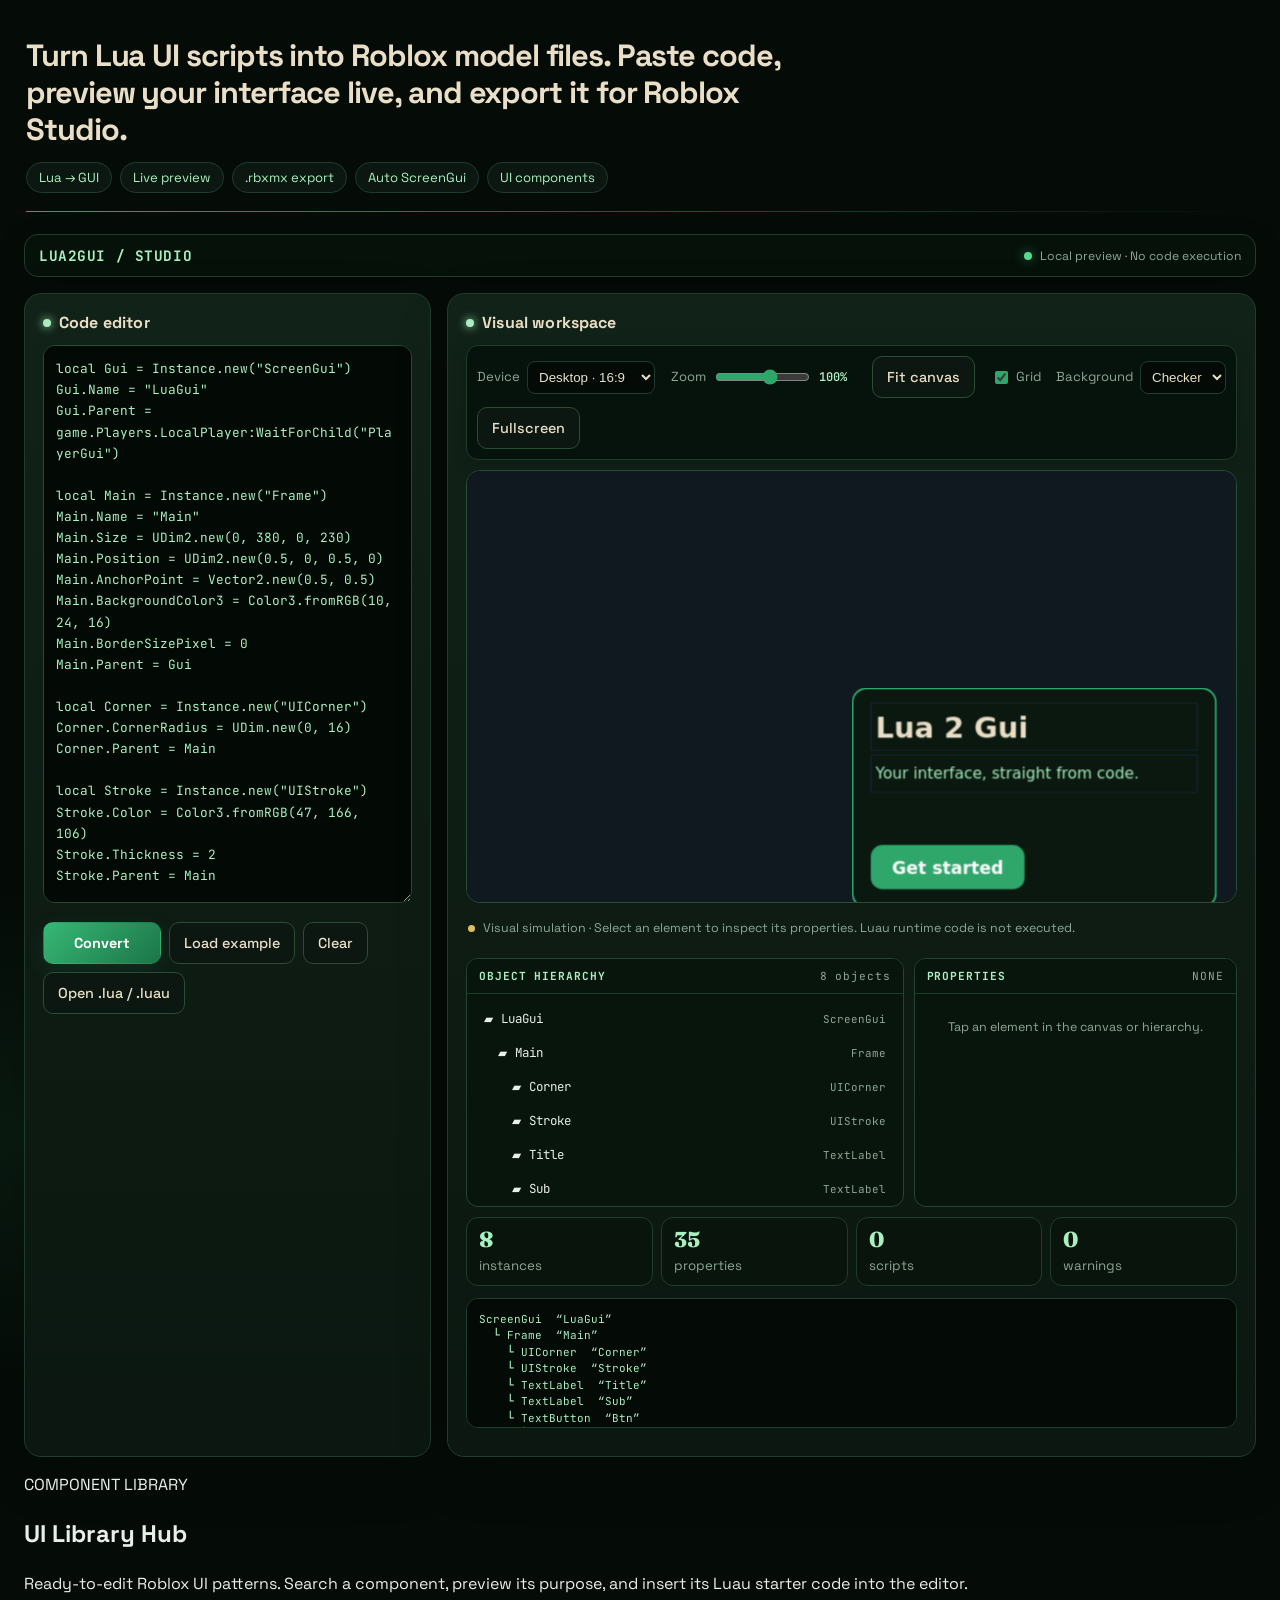
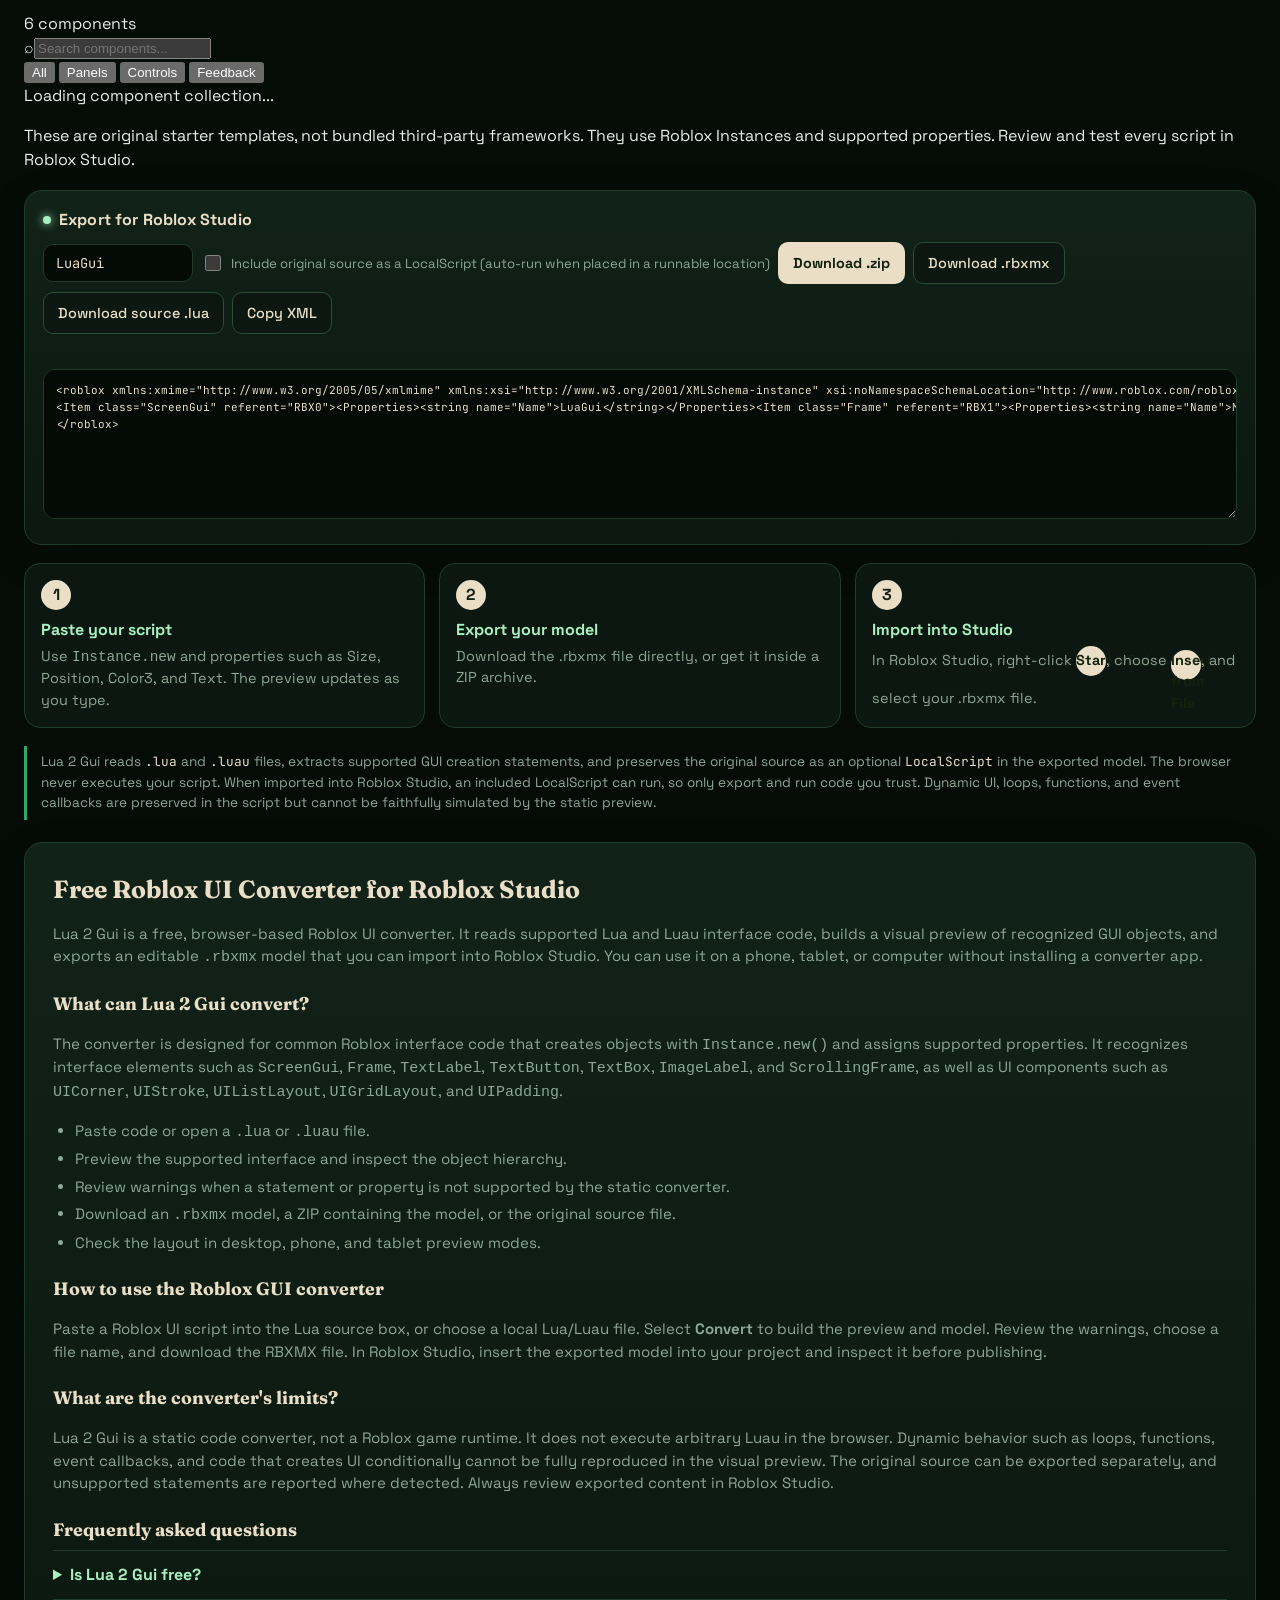
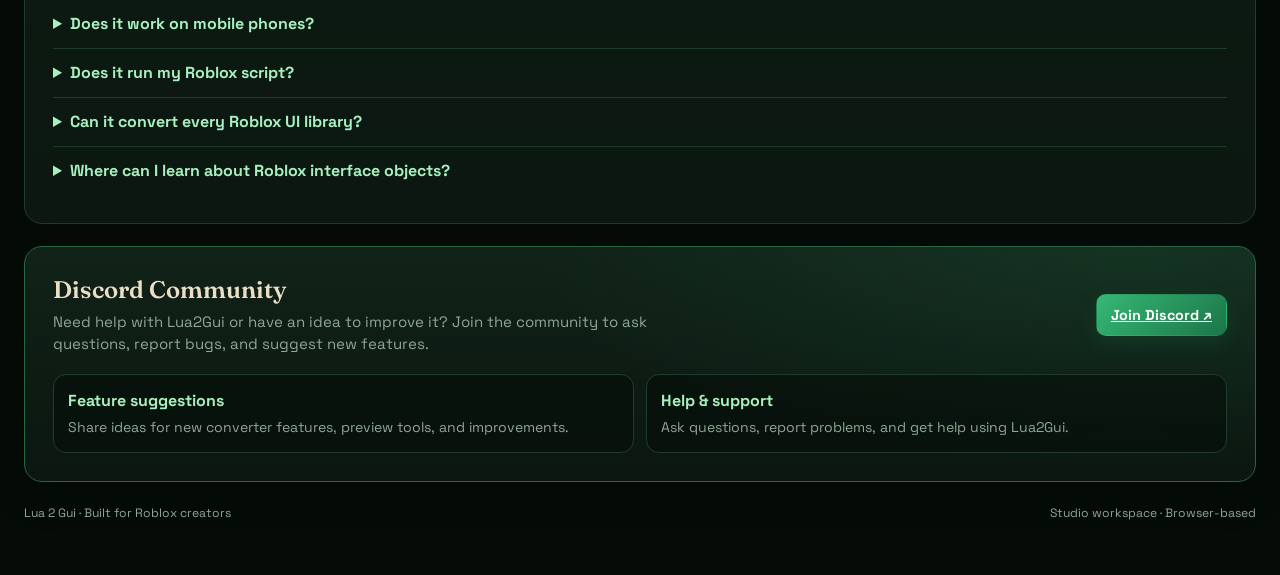
==== commit 9e5d4295: "Add searchable UI component hub" ====
--- a/index.html
+++ b/index.html
@@ -87,6 +87,27 @@
   </section>
 </div>
 
+
+<section class="library-hub" id="libraryHub" aria-labelledby="libraryTitle">
+  <div class="library-heading">
+    <div><p class="eyebrow">COMPONENT LIBRARY</p><h2 id="libraryTitle">UI Library Hub</h2><p>Ready-to-edit Roblox UI patterns. Search a component, preview its purpose, and insert its Luau starter code into the editor.</p></div>
+    <span class="library-count" id="libraryCount">6 components</span>
+  </div>
+  <div class="library-controls">
+    <label class="library-search"><span aria-hidden="true">⌕</span><input id="librarySearch" type="search" placeholder="Search components..." autocomplete="off" aria-label="Search UI components"></label>
+    <div class="library-filters" role="group" aria-label="Filter components">
+      <button class="library-filter active" type="button" data-filter="all">All</button>
+      <button class="library-filter" type="button" data-filter="panels">Panels</button>
+      <button class="library-filter" type="button" data-filter="controls">Controls</button>
+      <button class="library-filter" type="button" data-filter="feedback">Feedback</button>
+    </div>
+  </div>
+  <div class="library-grid" id="libraryGrid" aria-live="polite">
+    <div class="library-loading">Loading component collection...</div>
+  </div>
+  <p class="library-footnote">These are original starter templates, not bundled third-party frameworks. They use Roblox Instances and supported properties. Review and test every script in Roblox Studio.</p>
+</section>
+
 <section class="card out">
   <h2><i></i>Export for Roblox Studio</h2>
   <div class="row" style="margin-top:0">
@@ -175,5 +196,6 @@
 </div>
 
 <script src="assets/js/app.js" defer></script>
+<script src="assets/js/library.js" defer></script>
 </body>
 </html>
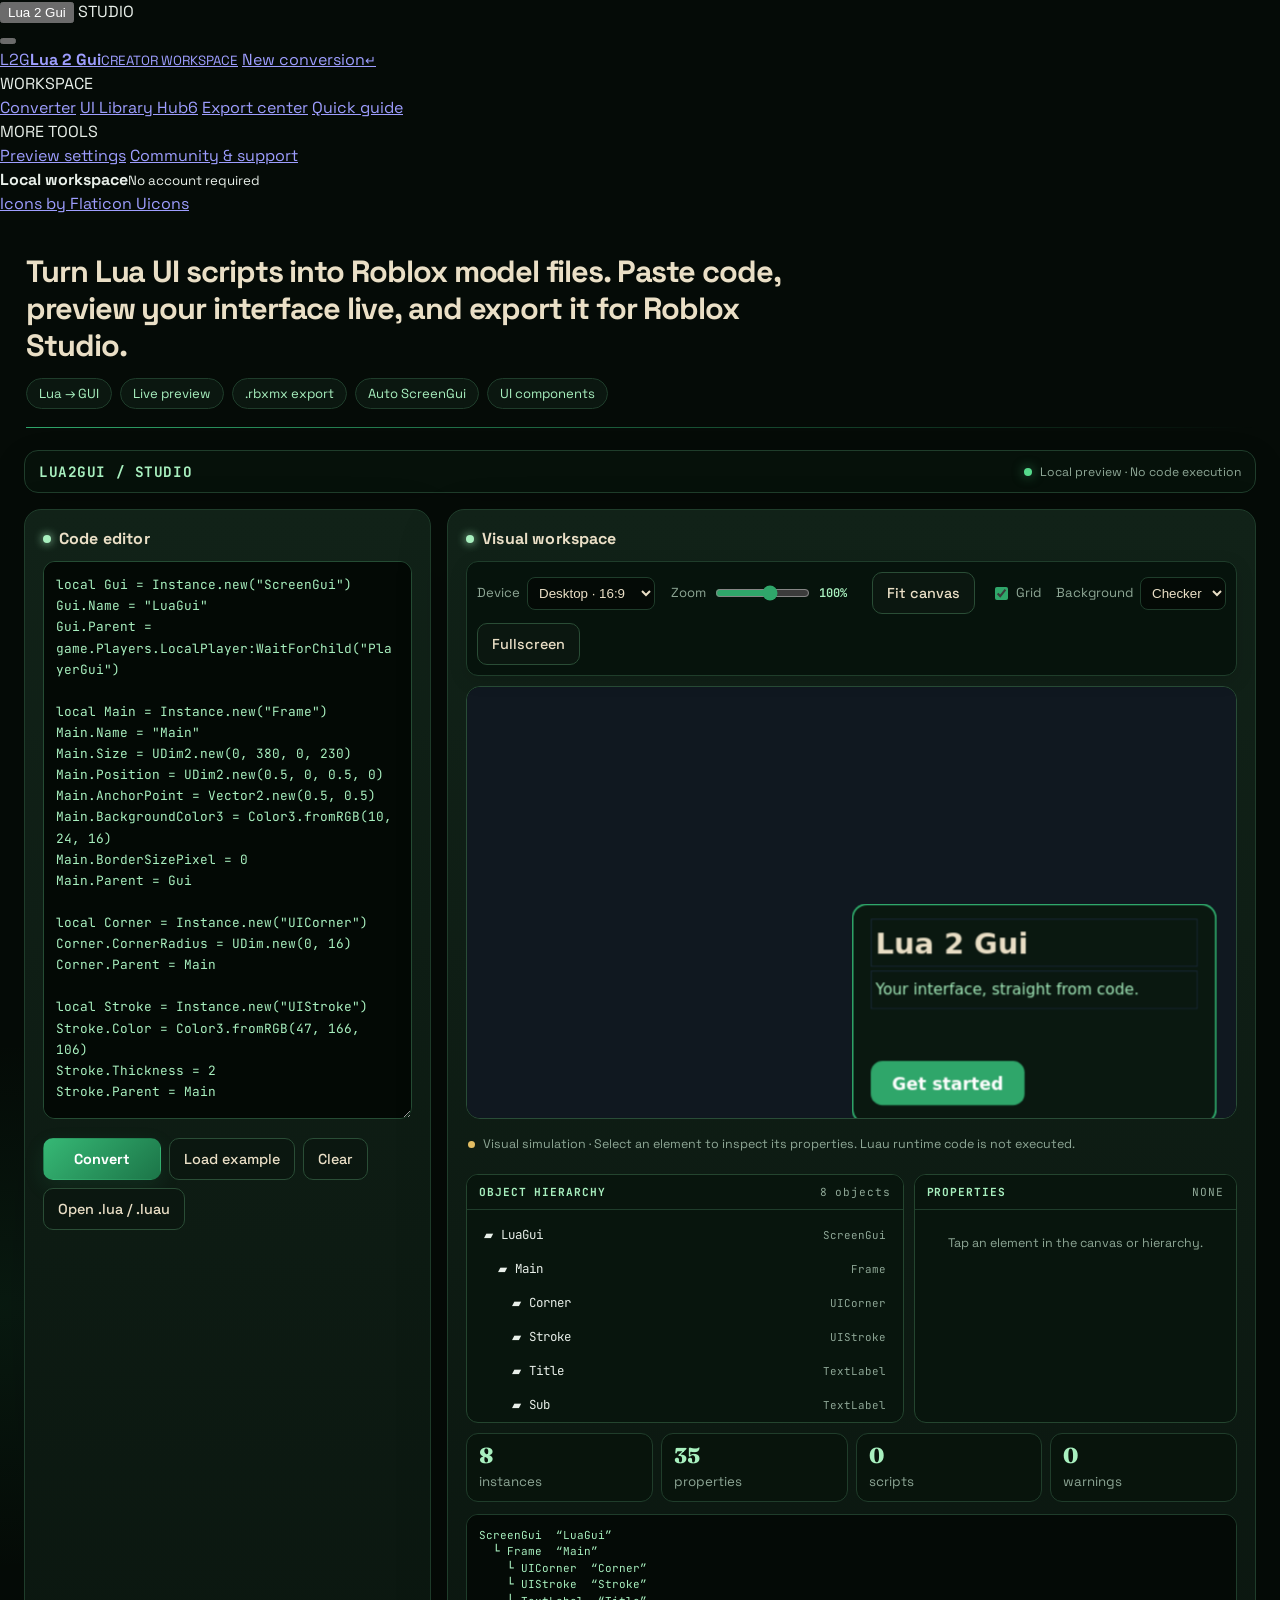
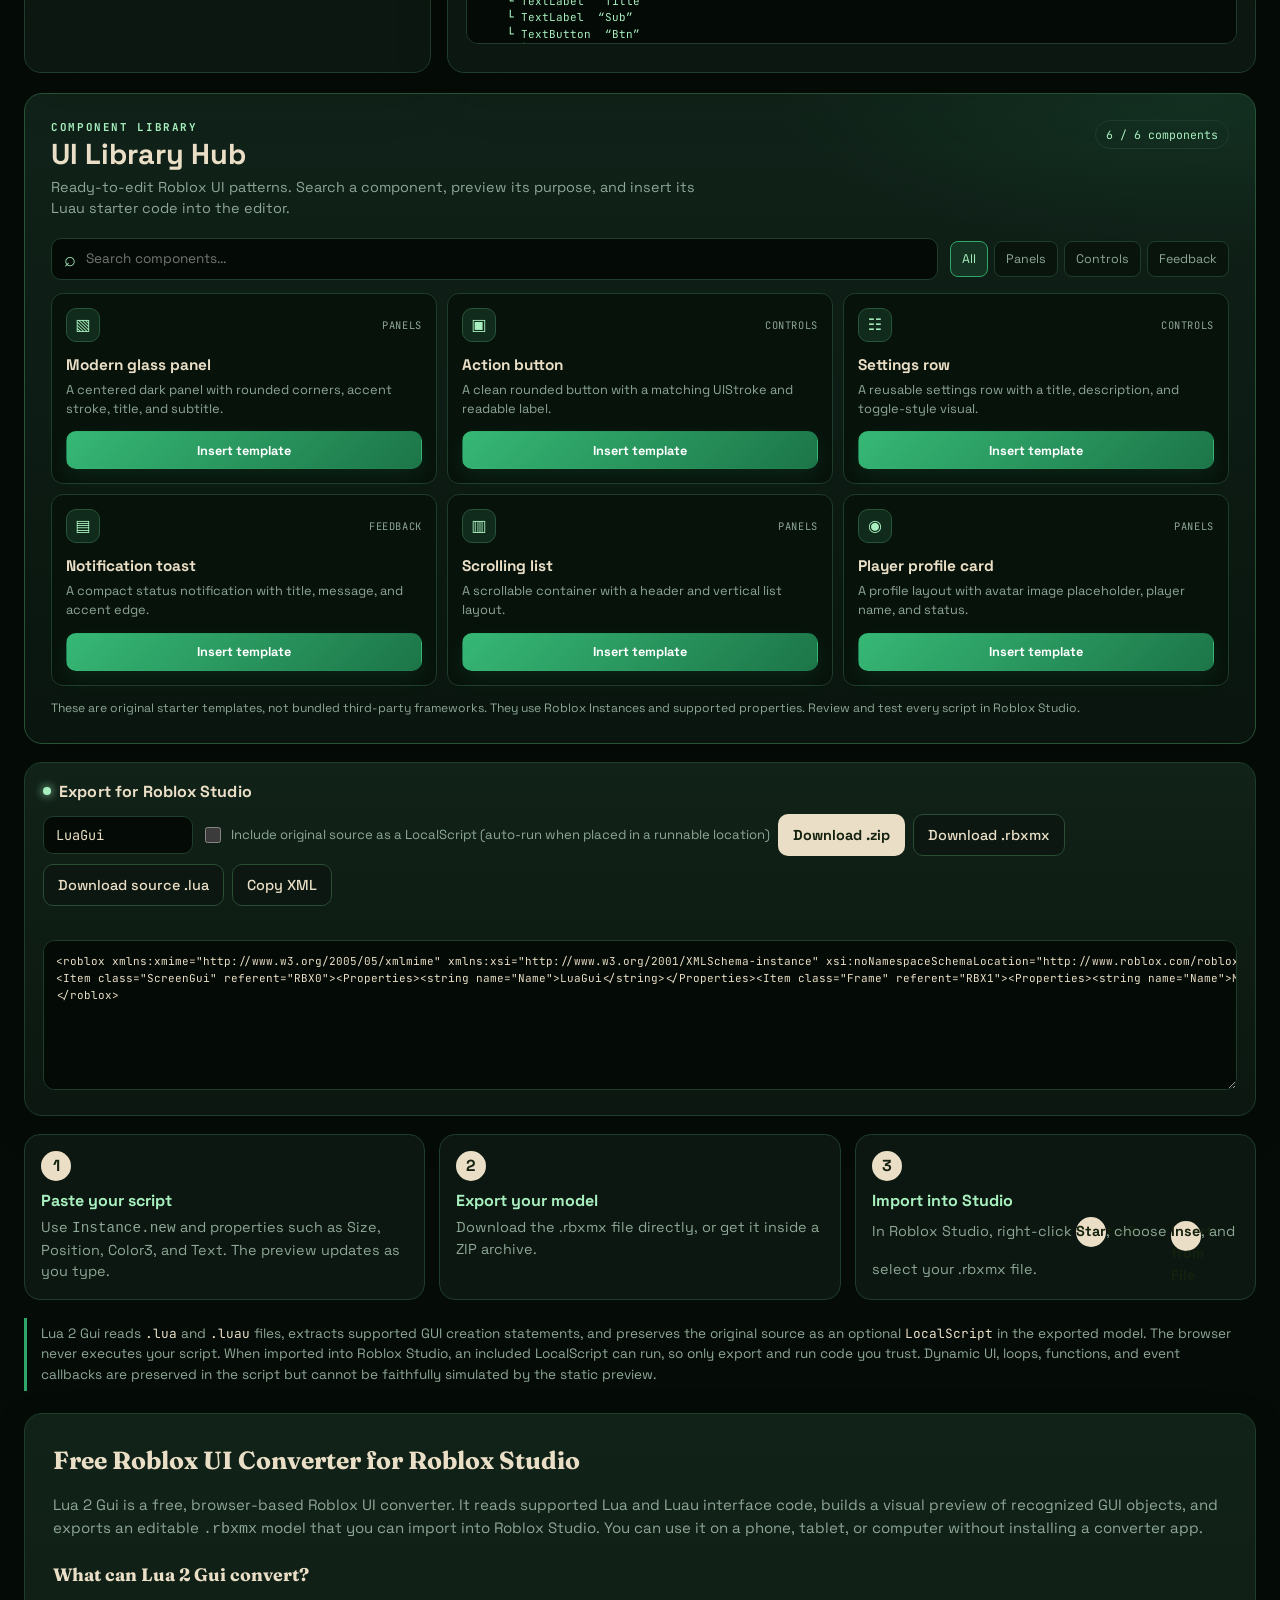
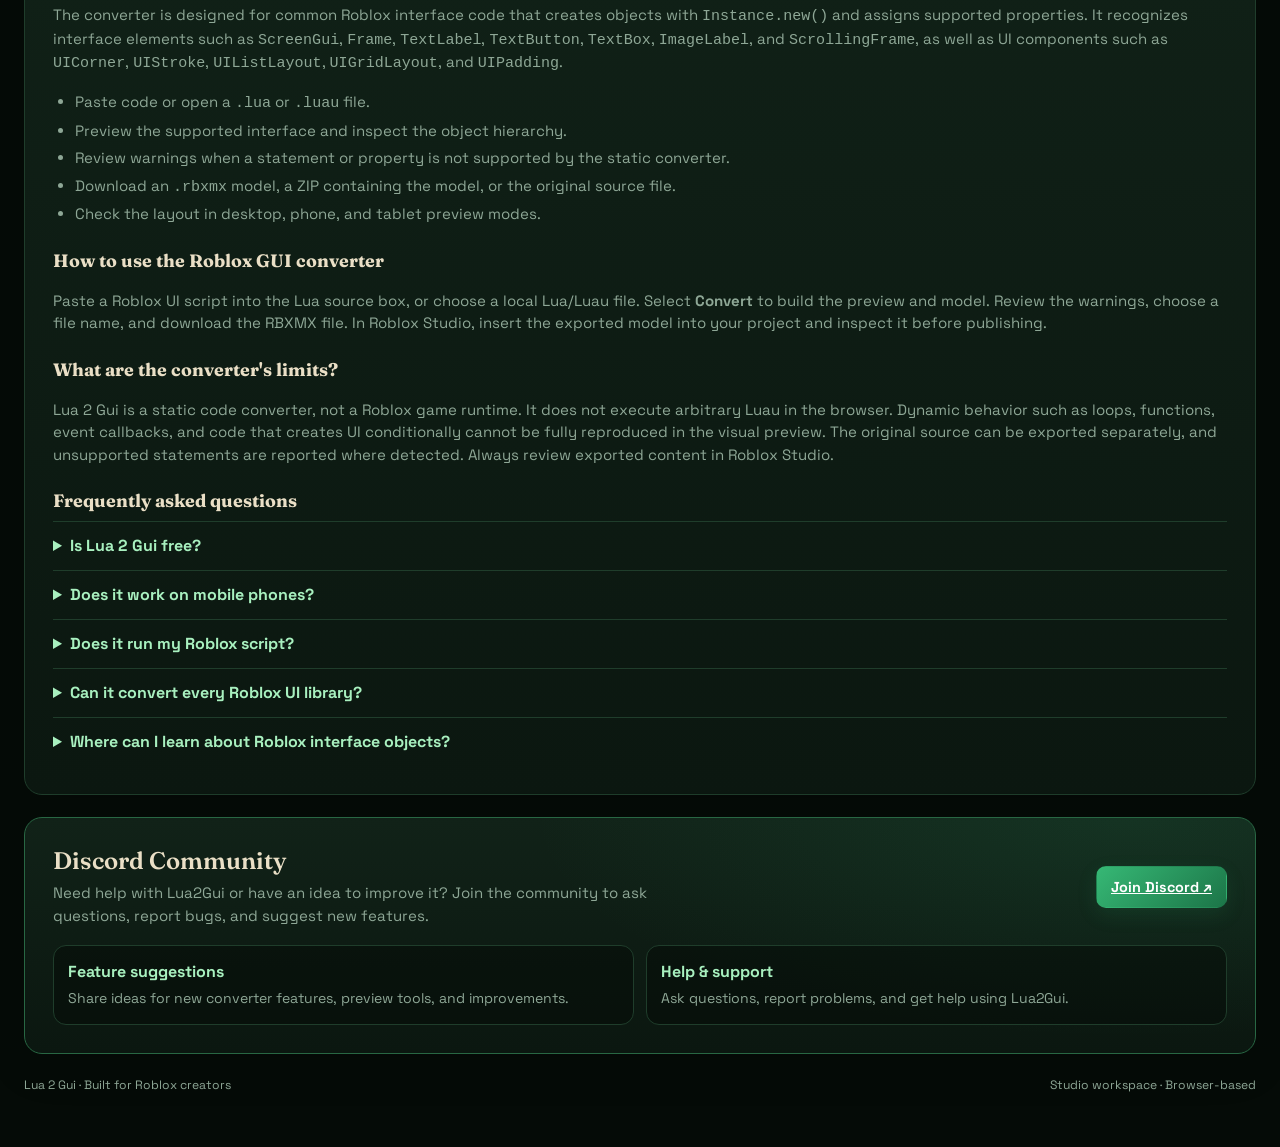
==== commit d4a3ecb6: "Add responsive sidebar and Flaticon Uicons navigation" ====
--- a/index.html
+++ b/index.html
@@ -42,11 +42,40 @@
 }
 </script>
 <link rel="stylesheet" href="https://fonts.googleapis.com/css2?family=Fraunces:wght@600;800&family=JetBrains+Mono:wght@400;600&family=Space+Grotesk:wght@400;500;700&display=swap">
+<link rel="preconnect" href="https://cdn-uicons.flaticon.com">
+<link rel="stylesheet" href="https://cdn-uicons.flaticon.com/4.0.0/uicons-bold-rounded/css/uicons-bold-rounded.css">
+<link rel="stylesheet" href="https://cdn-uicons.flaticon.com/4.0.0/uicons-solid-rounded/css/uicons-solid-rounded.css">
 <link rel="stylesheet" href="assets/css/app.css">
 
 </head>
 <body>
-<div class="wrap">
+<div class="app-shell">
+  <div class="mobile-topbar">
+    <button class="mobile-menu-button" id="sidebarToggle" type="button" aria-controls="appSidebar" aria-expanded="false" aria-label="Open navigation"><i class="fi fi-br-menu-burger" aria-hidden="true"></i><span>Lua 2 Gui</span></button>
+    <span class="mobile-topbar-meta">STUDIO</span>
+  </div>
+  <button class="sidebar-scrim" id="sidebarScrim" type="button" aria-label="Close navigation" tabindex="-1"></button>
+  <aside class="app-sidebar" id="appSidebar" aria-label="Main navigation">
+    <a class="sidebar-brand" href="#top" aria-label="Lua 2 Gui home"><span class="sidebar-brand-mark">L2G</span><span><b>Lua 2 Gui</b><small>CREATOR WORKSPACE</small></span></a>
+    <a class="sidebar-new" href="#converter"><i class="fi fi-br-plus" aria-hidden="true"></i><span>New conversion</span><kbd>↵</kbd></a>
+    <div class="sidebar-section-label">WORKSPACE</div>
+    <nav class="sidebar-nav">
+      <a class="sidebar-link active" href="#converter"><i class="fi fi-br-code" aria-hidden="true"></i><span>Converter</span></a>
+      <a class="sidebar-link" href="#libraryHub"><i class="fi fi-br-apps" aria-hidden="true"></i><span>UI Library Hub</span><span class="sidebar-count">6</span></a>
+      <a class="sidebar-link" href="#exportCenter"><i class="fi fi-br-file-export" aria-hidden="true"></i><span>Export center</span></a>
+      <a class="sidebar-link" href="#guide"><i class="fi fi-br-book-open-cover" aria-hidden="true"></i><span>Quick guide</span></a>
+    </nav>
+    <div class="sidebar-section-label sidebar-tools-label">MORE TOOLS</div>
+    <nav class="sidebar-nav">
+      <a class="sidebar-link" href="#previewTools"><i class="fi fi-br-sliders" aria-hidden="true"></i><span>Preview settings</span></a>
+      <a class="sidebar-link" href="#communityTitle"><i class="fi fi-br-comments" aria-hidden="true"></i><span>Community &amp; support</span></a>
+    </nav>
+    <div class="sidebar-spacer"></div>
+    <div class="sidebar-status"><span class="sidebar-status-dot"></span><span><b>Local workspace</b><small>No account required</small></span></div>
+    <a class="sidebar-credit" href="https://www.flaticon.com/uicons" target="_blank" rel="noopener noreferrer">Icons by Flaticon Uicons <i class="fi fi-br-arrow-up-right" aria-hidden="true"></i></a>
+  </aside>
+  <main class="workspace">
+<div class="wrap" id="top">
 <header>
   <p class="sub">Turn Lua UI scripts into Roblox model files. Paste code, preview your interface live, and export it for Roblox Studio.</p>
   <div class="chips"><span class="chip">Lua → GUI</span><span class="chip">Live preview</span><span class="chip">.rbxmx export</span><span class="chip">Auto ScreenGui</span><span class="chip">UI components</span></div>
@@ -54,7 +83,7 @@
 
 <div class="studio-bar"><span class="studio-brand">LUA2GUI / STUDIO</span><span class="studio-meta"><span class="studio-dot"></span> Local preview · No code execution</span></div>
 
-<div class="grid">
+<div class="grid" id="converter">
   <section class="card editor-card">
     <h2><i></i>Code editor</h2>
     <textarea id="src" spellcheck="false" placeholder="Paste your Lua UI script here..."></textarea>
@@ -67,7 +96,7 @@
   </section>
   <section class="card preview-card">
     <h2><i></i>Visual workspace</h2>
-    <div class="preview-tools">
+    <div class="preview-tools" id="previewTools">
       <label>Device <select id="device"><option value="desktop">Desktop · 16:9</option><option value="phone">Phone · portrait</option><option value="tablet">Tablet</option></select></label>
       <label>Zoom <input id="zoom" type="range" min="25" max="150" value="100"><output id="zoomValue">100%</output></label>
       <button class="btn" id="fitBtn" type="button">Fit canvas</button>
@@ -108,7 +137,7 @@
   <p class="library-footnote">These are original starter templates, not bundled third-party frameworks. They use Roblox Instances and supported properties. Review and test every script in Roblox Studio.</p>
 </section>
 
-<section class="card out">
+<section class="card out" id="exportCenter">
   <h2><i></i>Export for Roblox Studio</h2>
   <div class="row" style="margin-top:0">
     <input class="name" id="fname" value="LuaGui" aria-label="File name" maxlength="40">
@@ -122,7 +151,7 @@
   <textarea id="out" readonly spellcheck="false" style="margin-top:8px" placeholder="Your Roblox model XML will appear here."></textarea>
 </section>
 
-<div class="steps">
+<div class="steps" id="guide">
   <div class="step"><b>1</b><h3>Paste your script</h3><p>Use <code>Instance.new</code> and properties such as Size, Position, Color3, and Text. The preview updates as you type.</p></div>
   <div class="step"><b>2</b><h3>Export your model</h3><p>Download the .rbxmx file directly, or get it inside a ZIP archive.</p></div>
   <div class="step"><b>3</b><h3>Import into Studio</h3><p>In Roblox Studio, right-click <b>StarterGui</b>, choose <b>Insert from File</b>, and select your .rbxmx file.</p></div>
@@ -193,7 +222,9 @@
 </section>
 
 <footer class="studio-footer"><span>Lua 2 Gui · Built for Roblox creators</span><span>Studio workspace · Browser-based</span></footer>
-</div>
+</div><!-- /.wrap -->
+  </main>
+</div><!-- /.app-shell -->
 
 <script src="assets/js/app.js" defer></script>
 <script src="assets/js/library.js" defer></script>
--- a/assets/css/app.css
+++ b/assets/css/app.css
@@ -201,3 +201,33 @@
 @media(max-width:900px){.grid{grid-template-columns:minmax(0,1fr)}#src{height:420px}.preview-card .pv{max-height:68vh}}
 @media(max-width:600px){.wrap{padding:10px 10px 30px}header{text-align:left;padding:15px 2px 18px}header .sub{font-size:1.35rem}.studio-bar{padding:10px 11px}.studio-meta{font-size:.68rem}.card{padding:12px}.grid{gap:12px}#src{height:340px;min-height:260px}.preview-card .preview-tools{position:static}.preview-card .pv{min-height:190px;max-height:62vh}.preview-workspace{grid-template-columns:1fr}.inspector-panel{max-height:230px}.object-tree,.inspector-content{max-height:180px}}
 @media(prefers-reduced-motion:reduce){.g,.wrap{animation:none!important;transition:none!important}}
+
+
+/* Searchable Roblox UI component library */
+.library-hub{margin-top:20px;padding:clamp(16px,3vw,26px);border:1px solid #28543a;border-radius:18px;background:radial-gradient(650px 240px at 95% 0%,#2fa66a20,transparent 65%),linear-gradient(180deg,#102219,#09150e);box-shadow:0 16px 44px #0002}
+.library-heading{display:flex;align-items:flex-start;justify-content:space-between;gap:16px}
+.library-heading h2{margin:2px 0 5px;color:var(--be);font:700 clamp(1.35rem,3vw,1.8rem) 'Space Grotesk',sans-serif}
+.library-heading p:not(.eyebrow){margin:0;max-width:680px;color:var(--mt);font-size:.9rem}
+.eyebrow{margin:0;color:var(--lg);font:700 .68rem 'JetBrains Mono',monospace;letter-spacing:.15em}
+.library-count{flex:none;border:1px solid var(--ln);border-radius:99px;padding:6px 10px;color:var(--lg);font: .72rem 'JetBrains Mono',monospace}
+.library-controls{display:flex;align-items:center;justify-content:space-between;gap:12px;flex-wrap:wrap;margin:18px 0 13px}
+.library-search{display:flex;align-items:center;gap:8px;flex:1 1 220px;min-height:42px;padding:0 12px;border:1px solid var(--ln);border-radius:10px;background:#040a06;color:var(--lg)}
+.library-search span{font-size:1.25rem}
+.library-search input{width:100%;min-width:0;border:0;outline:0;background:transparent;color:var(--tx);font: .85rem 'Space Grotesk',sans-serif}
+.library-filters{display:flex;gap:6px;flex-wrap:wrap}
+.library-filter{min-height:36px;padding:6px 11px;border:1px solid var(--ln);border-radius:8px;background:#08140c;color:var(--mt);font: .78rem 'Space Grotesk',sans-serif;cursor:pointer}
+.library-filter:hover,.library-filter.active{border-color:var(--g);background:#153322;color:var(--lg)}
+.library-grid{display:grid;grid-template-columns:repeat(3,minmax(0,1fr));gap:10px}
+.library-card{display:flex;flex-direction:column;min-width:0;padding:14px;border:1px solid var(--ln);border-radius:12px;background:#07120b;transition:border-color .18s,transform .18s}
+.library-card:hover{transform:translateY(-2px);border-color:#3c9c63}
+.library-card-top{display:flex;align-items:center;justify-content:space-between;gap:8px}
+.library-icon{display:grid;place-items:center;width:34px;height:34px;border:1px solid #28543a;border-radius:10px;background:#102b1b;color:var(--lg);font-size:1rem}
+.library-tag{color:var(--mt);font: .65rem 'JetBrains Mono',monospace;text-transform:uppercase;letter-spacing:.06em}
+.library-card h3{margin:11px 0 4px;color:var(--be);font-size:.96rem}
+.library-card p{margin:0 0 13px;color:var(--mt);font-size:.8rem;line-height:1.5;flex:1}
+.library-card .btn{width:100%;min-height:38px;font-size:.8rem}
+.library-empty{grid-column:1/-1;padding:25px;text-align:center;color:var(--mt);border:1px dashed var(--ln);border-radius:12px}
+.library-footnote{margin:13px 0 0;color:var(--mt);font-size:.76rem}
+.library-loading{color:var(--mt);font-size:.85rem;padding:15px}
+@media(max-width:850px){.library-grid{grid-template-columns:repeat(2,minmax(0,1fr))}}
+@media(max-width:520px){.library-grid{grid-template-columns:1fr}.library-heading{align-items:flex-start}.library-count{font-size:.62rem}.library-controls{align-items:stretch}.library-filters{width:100%}.library-filter{flex:1}.library-card{padding:12px}}
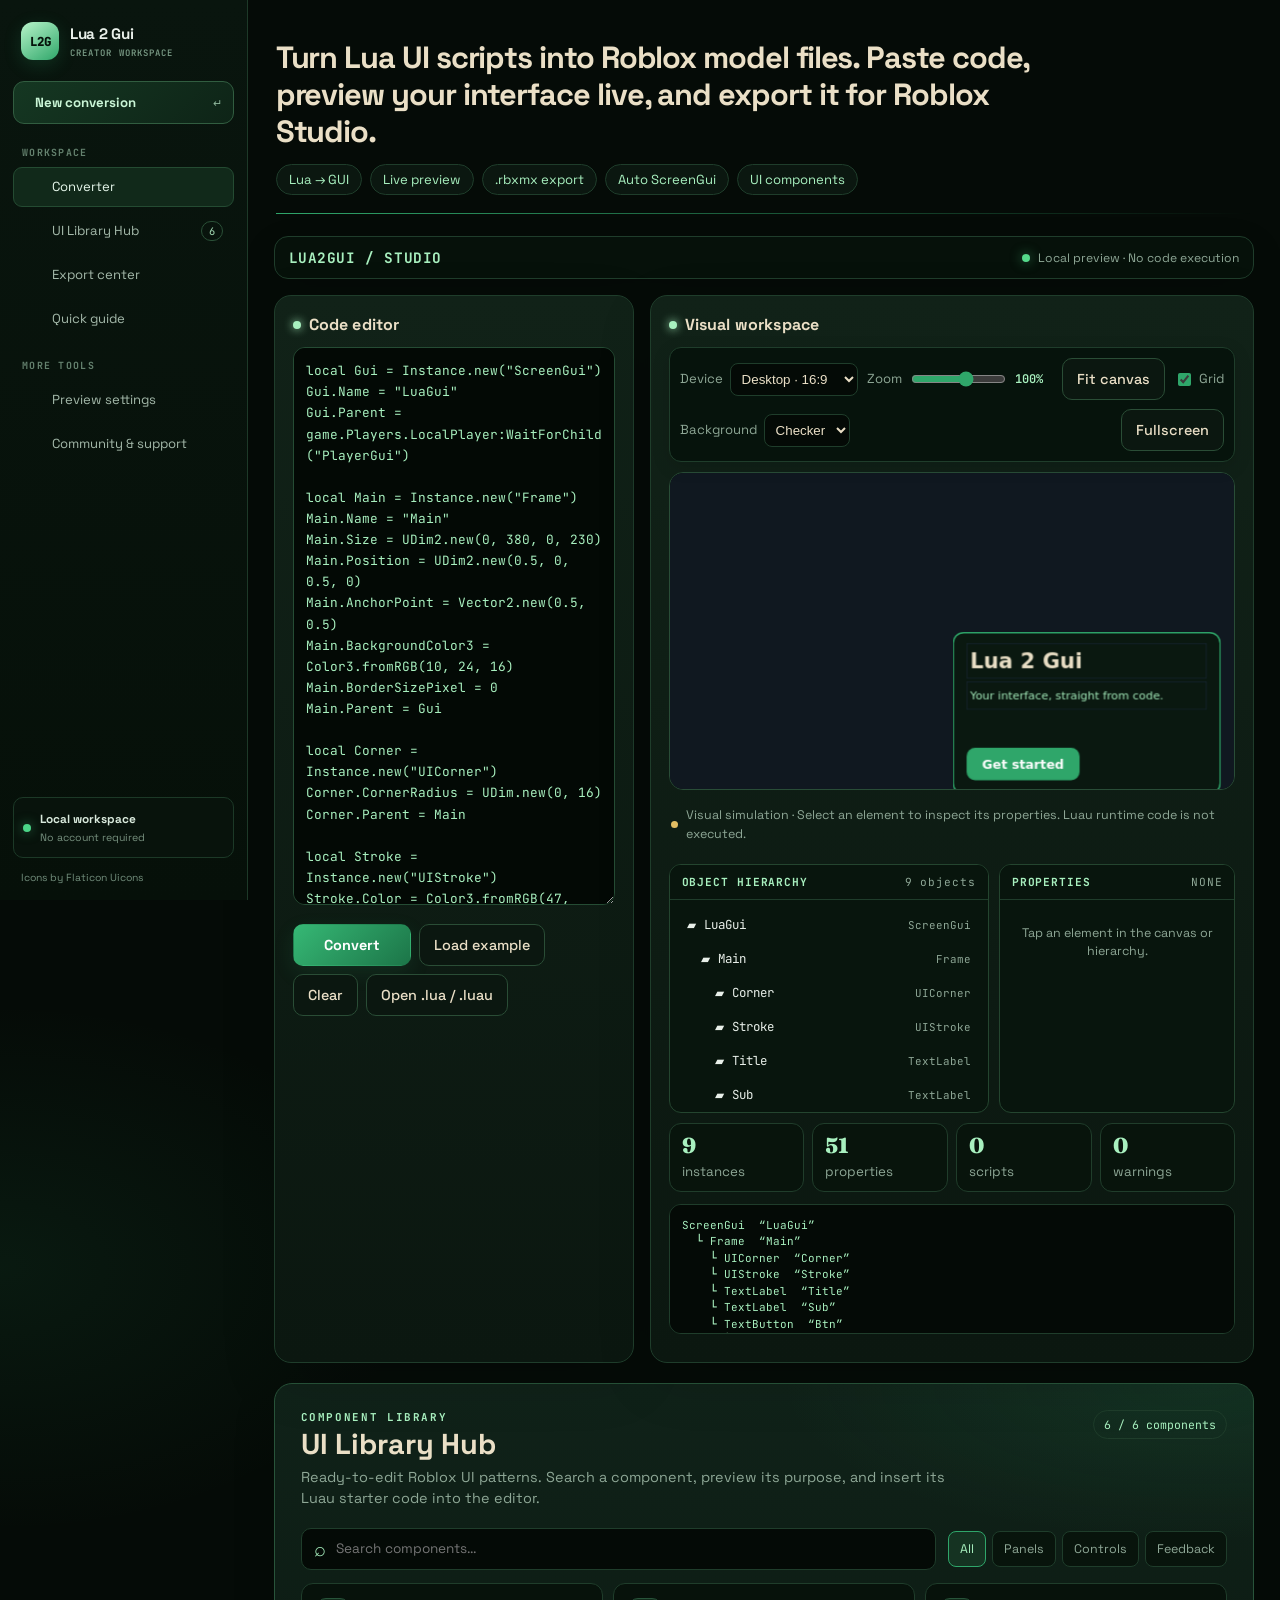
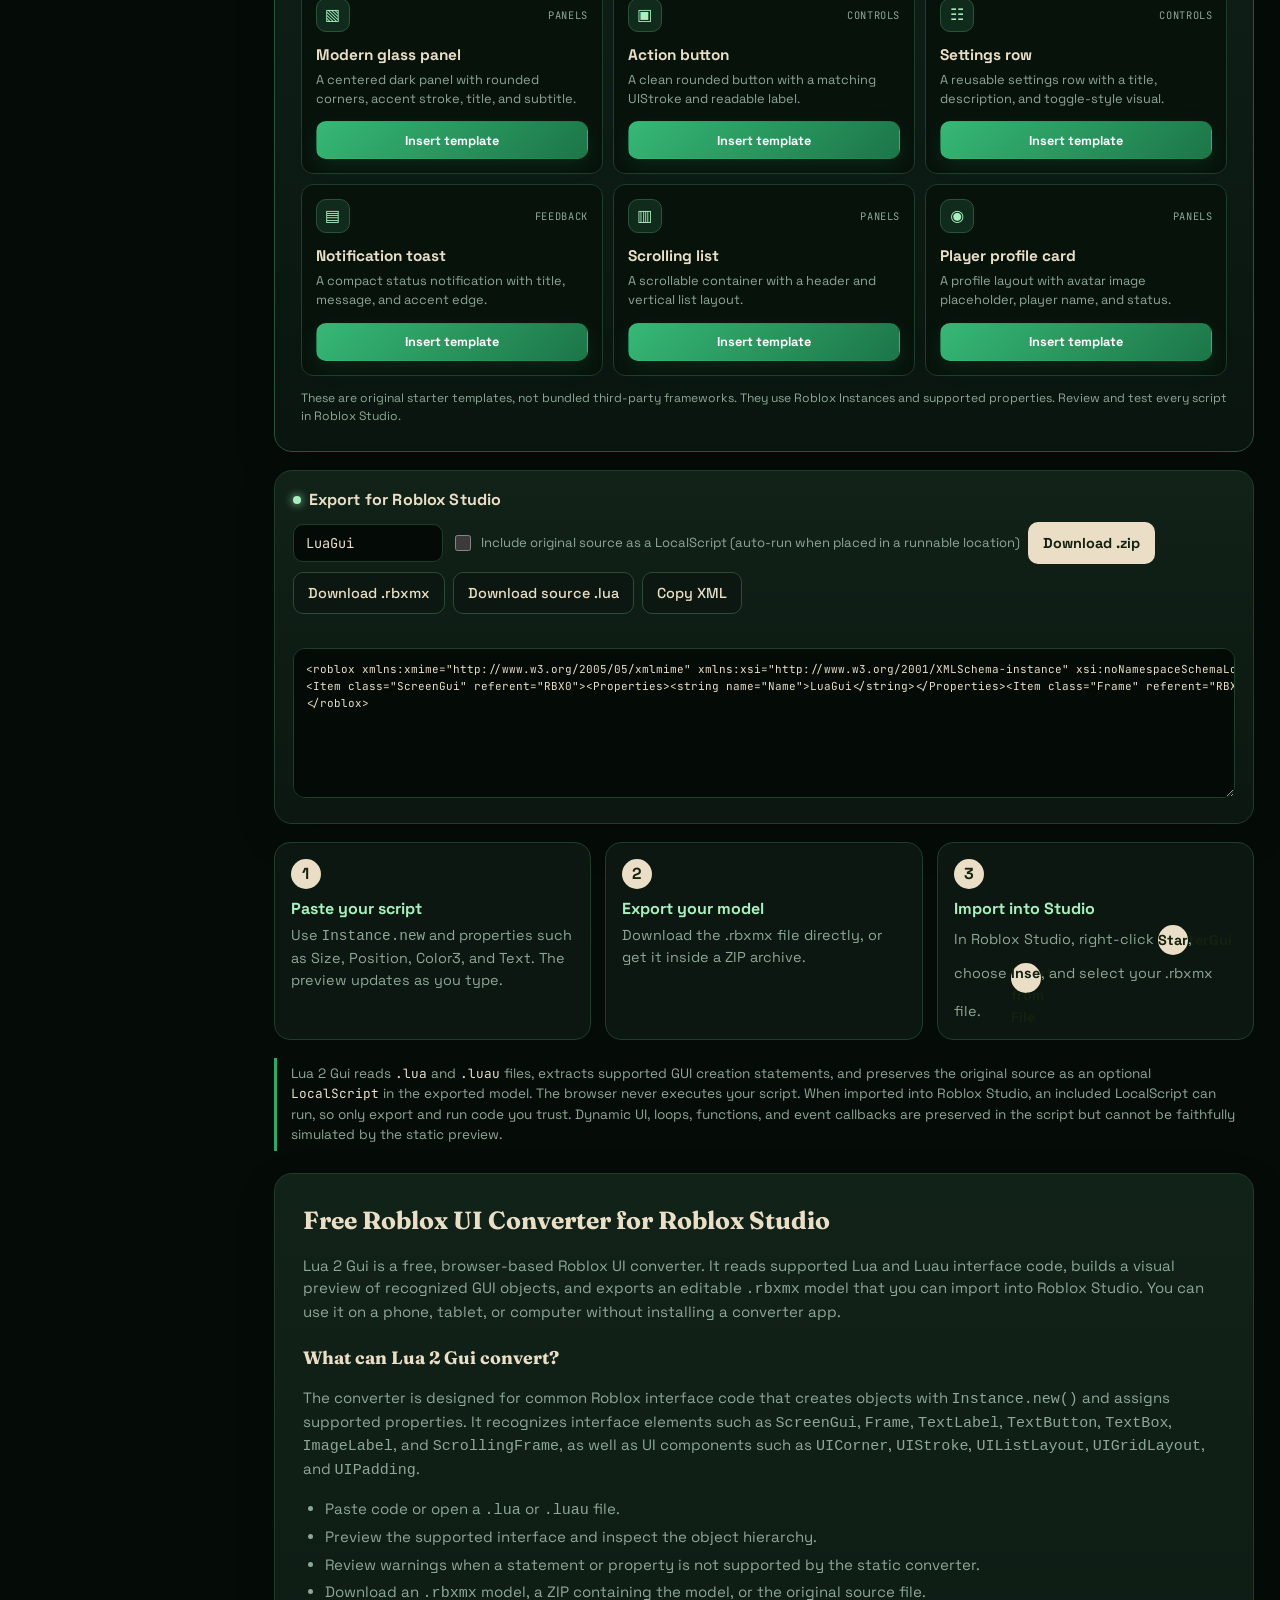
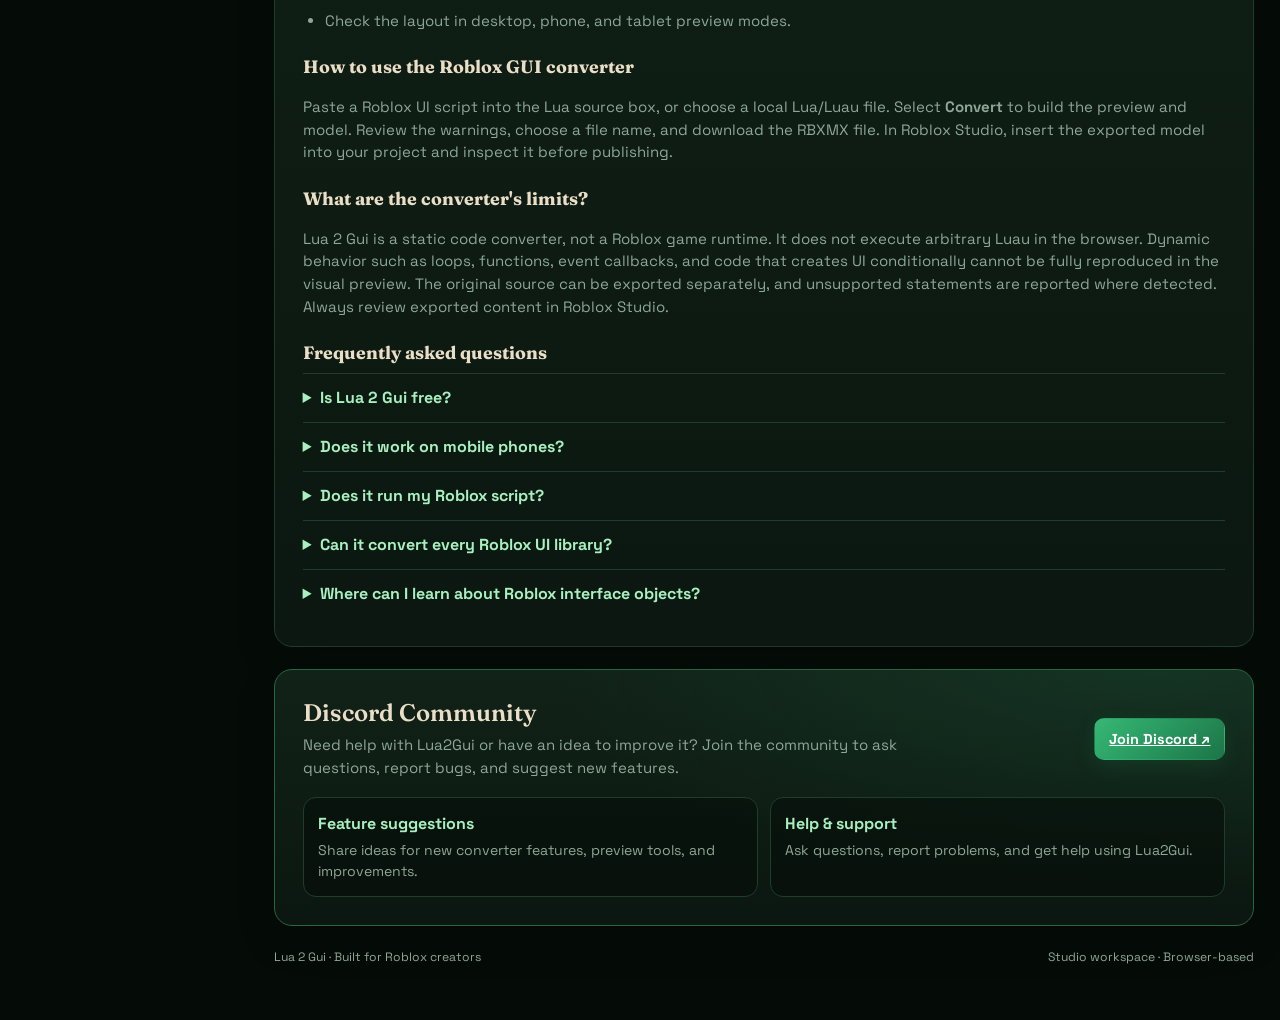
==== commit 7f0ec810: "Refresh favicon and touch icon metadata" ====
--- a/index.html
+++ b/index.html
@@ -8,7 +8,9 @@
 <meta name="theme-color" content="#050b07">
 <meta name="robots" content="index,follow,max-image-preview:large">
 <link rel="canonical" href="https://lua2gui.pages.dev/">
-<link rel="icon" type="image/svg+xml" href="/favicon.svg?v=2">
+<link rel="icon" type="image/svg+xml" href="/favicon.svg?v=3" sizes="any">
+<link rel="apple-touch-icon" href="/favicon.svg?v=3">
+<meta name="msapplication-TileColor" content="#000000">
 <meta property="og:type" content="website">
 <meta property="og:site_name" content="Lua 2 Gui">
 <meta property="og:title" content="Lua 2 Gui | Luau to Roblox UI Converter">
--- a/assets/css/app.css
+++ b/assets/css/app.css
@@ -231,3 +231,48 @@
 .library-loading{color:var(--mt);font-size:.85rem;padding:15px}
 @media(max-width:850px){.library-grid{grid-template-columns:repeat(2,minmax(0,1fr))}}
 @media(max-width:520px){.library-grid{grid-template-columns:1fr}.library-heading{align-items:flex-start}.library-count{font-size:.62rem}.library-controls{align-items:stretch}.library-filters{width:100%}.library-filter{flex:1}.library-card{padding:12px}}
+
+/* ChatGPT-style responsive workspace navigation */
+.app-shell{min-height:100vh;display:flex;align-items:stretch}
+.app-sidebar{position:sticky;top:0;display:flex;flex:0 0 248px;flex-direction:column;width:248px;height:100vh;min-height:560px;padding:18px 13px 14px;background:linear-gradient(180deg,#09150e,#061009);border-right:1px solid #1d3928;z-index:30}
+.sidebar-brand{display:flex;align-items:center;gap:11px;padding:4px 8px 21px;color:var(--tx);text-decoration:none}
+.sidebar-brand-mark{display:grid;place-items:center;width:38px;height:38px;border-radius:12px;background:linear-gradient(145deg,#b7f4c9,#2fa66a);color:#06140b;font:800 .78rem 'JetBrains Mono',monospace;box-shadow:0 5px 18px #2fa66a33}
+.sidebar-brand b{display:block;font-size:.95rem;letter-spacing:-.02em}
+.sidebar-brand small{display:block;margin-top:2px;color:#789984;font:600 .56rem 'JetBrains Mono',monospace;letter-spacing:.12em}
+.sidebar-new{display:flex;align-items:center;gap:10px;min-height:43px;padding:0 11px;border:1px solid #315d40;border-radius:11px;background:linear-gradient(135deg,#153722,#0e2417);color:#c9f5d6;text-decoration:none;font-size:.83rem;font-weight:700;transition:.18s}
+.sidebar-new:hover{border-color:#54c783;background:#1a442c}
+.sidebar-new i{font-size:1rem}.sidebar-new kbd{margin-left:auto;color:#8db59a;font:.7rem 'JetBrains Mono',monospace}
+.sidebar-section-label{padding:22px 9px 8px;color:#64816e;font:700 .62rem 'JetBrains Mono',monospace;letter-spacing:.13em}
+.sidebar-tools-label{padding-top:20px}
+.sidebar-nav{display:grid;gap:4px}
+.sidebar-link{display:flex;align-items:center;gap:11px;min-height:40px;padding:0 10px;border:1px solid transparent;border-radius:9px;color:#a4b9aa;text-decoration:none;font-size:.82rem;transition:background .16s,border-color .16s,color .16s}
+.sidebar-link i{width:17px;text-align:center;font-size:.95rem;color:#83ad90}
+.sidebar-link:hover,.sidebar-link.active{background:#11291a;border-color:#244b32;color:#e6f7eb}
+.sidebar-link.active i{color:#9cebb5}
+.sidebar-count{margin-left:auto;padding:2px 7px;border:1px solid #2a5037;border-radius:99px;color:#a5dcb5;font:.65rem 'JetBrains Mono',monospace}
+.sidebar-spacer{flex:1}
+.sidebar-status{display:flex;align-items:center;gap:9px;padding:12px 9px;border:1px solid #1c3927;border-radius:10px;background:#08130c}
+.sidebar-status-dot{width:8px;height:8px;flex:none;border-radius:50%;background:#4bd487;box-shadow:0 0 12px #4bd48788}
+.sidebar-status b,.sidebar-status small{display:block}.sidebar-status b{font-size:.74rem;color:#d8e9dc}.sidebar-status small{margin-top:2px;color:#77917f;font-size:.66rem}
+.sidebar-credit{display:flex;align-items:center;gap:6px;padding:12px 8px 0;color:#718d7b;text-decoration:none;font-size:.65rem}.sidebar-credit:hover{color:#b8e9c7}
+.workspace{flex:1;min-width:0}
+.workspace>.wrap{max-width:1440px;padding-top:22px}
+.mobile-topbar{display:none}
+.sidebar-scrim{display:none}
+#converter,#libraryHub,#exportCenter,#guide,#previewTools,#communityTitle{scroll-margin-top:18px}
+@media(min-width:901px){.workspace>.wrap{padding-left:clamp(18px,2vw,34px);padding-right:clamp(18px,2vw,34px)}}
+@media(max-width:900px){
+ .app-shell{display:block}
+ .mobile-topbar{position:sticky;top:0;z-index:25;display:flex;align-items:center;justify-content:space-between;min-height:54px;padding:7px 12px;border-bottom:1px solid #1e3b29;background:#07120df2;backdrop-filter:blur(16px)}
+ .mobile-menu-button{display:flex;align-items:center;gap:11px;min-height:40px;padding:0 9px;border:1px solid #254631;border-radius:10px;background:#0d2014;color:#e4f4e8;font:700 .9rem 'Space Grotesk',sans-serif}
+ .mobile-menu-button i{font-size:1.1rem;color:#a5edbb}
+ .mobile-topbar-meta{color:#7da28a;font:700 .65rem 'JetBrains Mono',monospace;letter-spacing:.1em}
+ .app-sidebar{position:fixed;top:0;left:0;width:min(292px,84vw);height:100dvh;min-height:0;transform:translateX(-105%);transition:transform .24s cubic-bezier(.2,.8,.2,1);box-shadow:18px 0 55px #0008}
+ .app-sidebar.is-open{transform:translateX(0)}
+ .sidebar-scrim{position:fixed;inset:0;z-index:29;display:block;width:100%;height:100%;padding:0;border:0;background:#020805a8;opacity:0;visibility:hidden;transition:opacity .2s,visibility .2s}
+ .sidebar-scrim.is-visible{opacity:1;visibility:visible}
+ .workspace>.wrap{padding-top:12px}
+}
+@media(max-width:600px){.workspace>.wrap{padding-left:10px;padding-right:10px}.mobile-topbar{min-height:52px}}
+@media(prefers-reduced-motion:reduce){.app-sidebar,.sidebar-scrim,.sidebar-link,.sidebar-new{transition:none!important}}
+.app-sidebar i[class*="fi-"]{display:inline-flex;align-items:center;justify-content:center;line-height:1}
